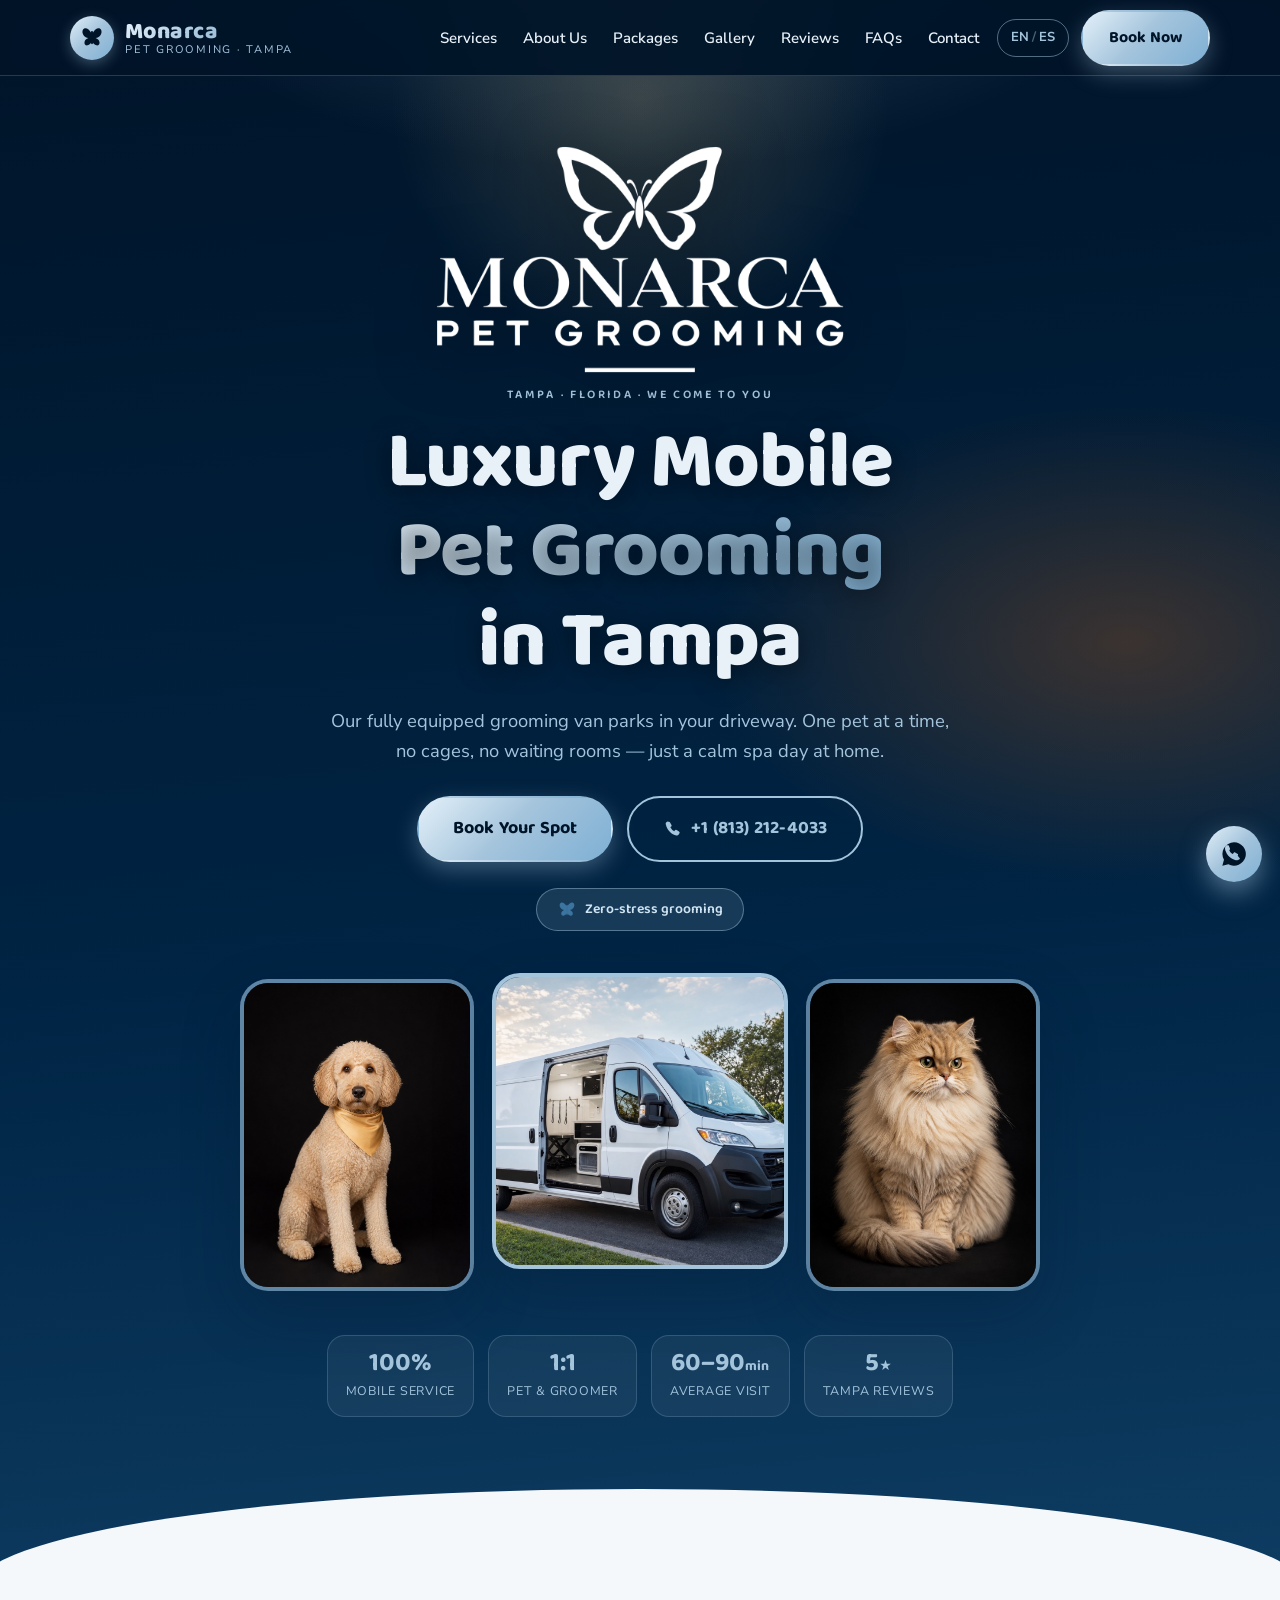
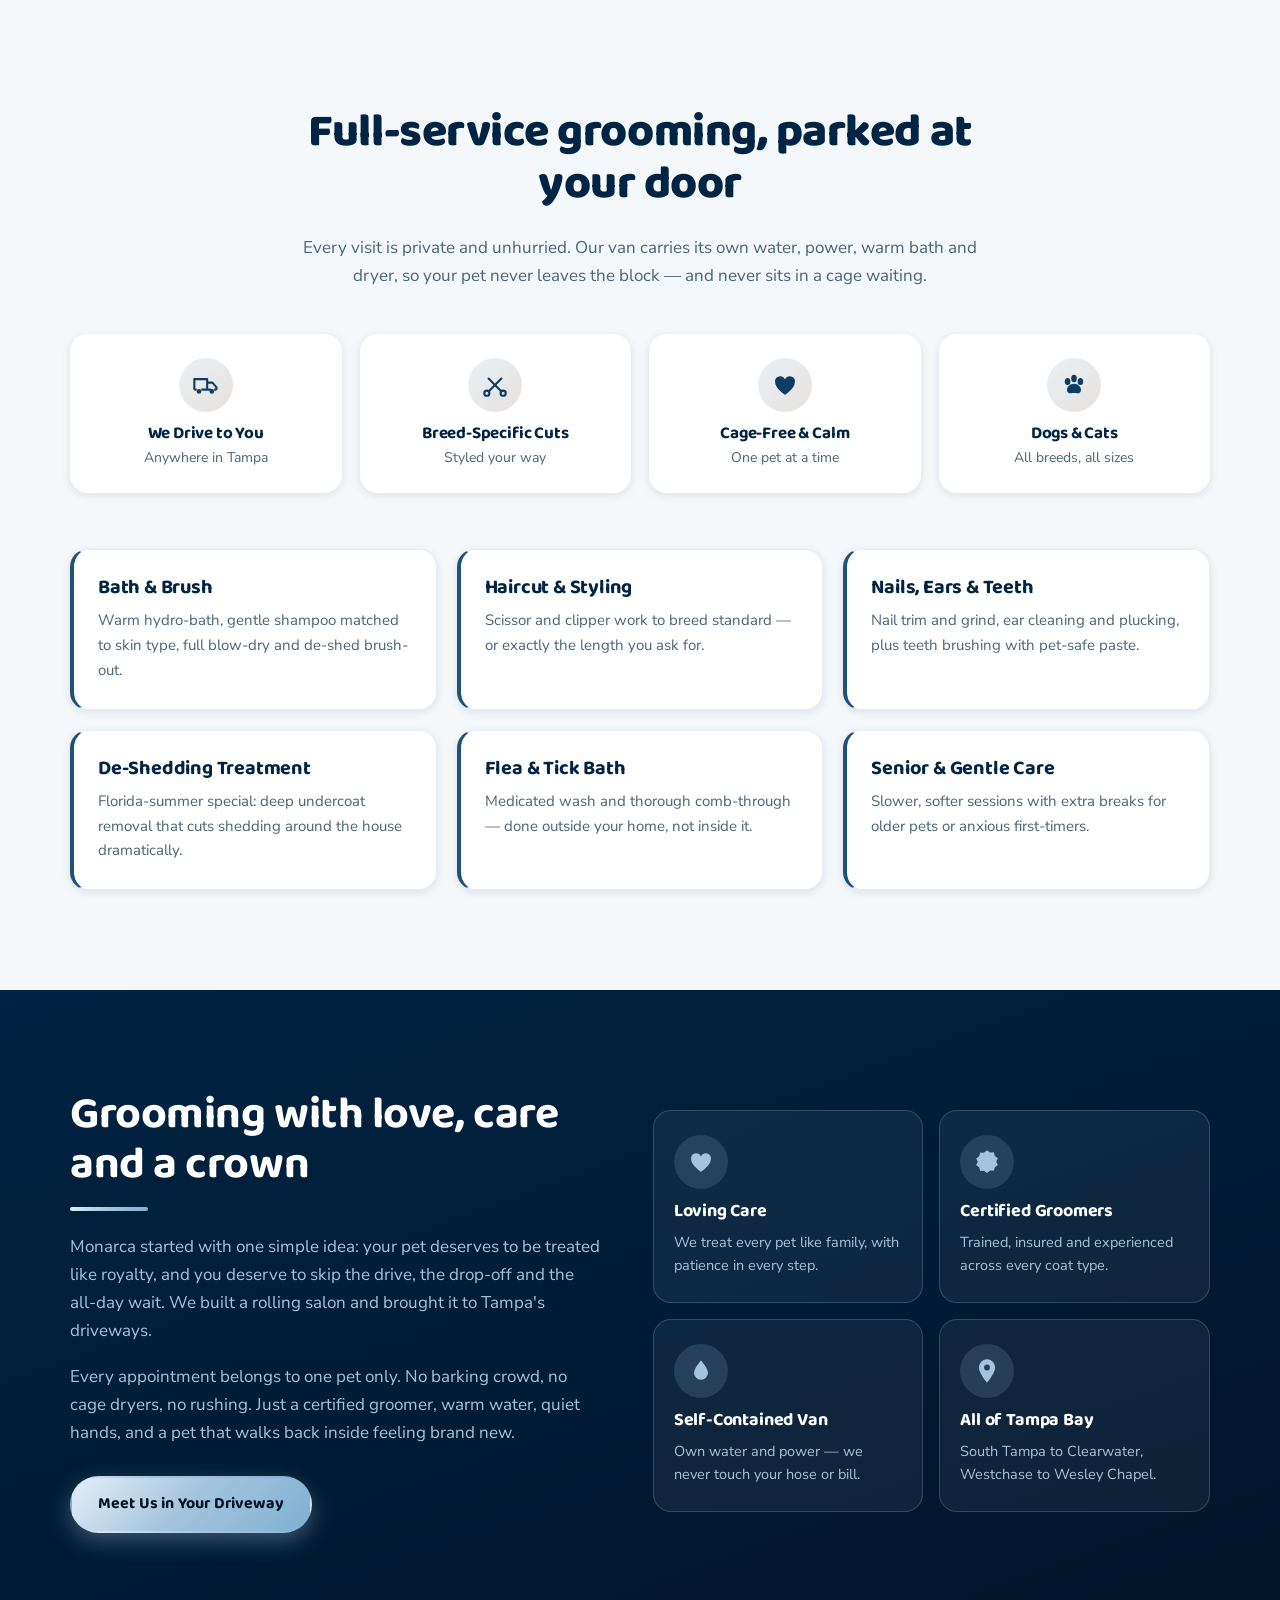
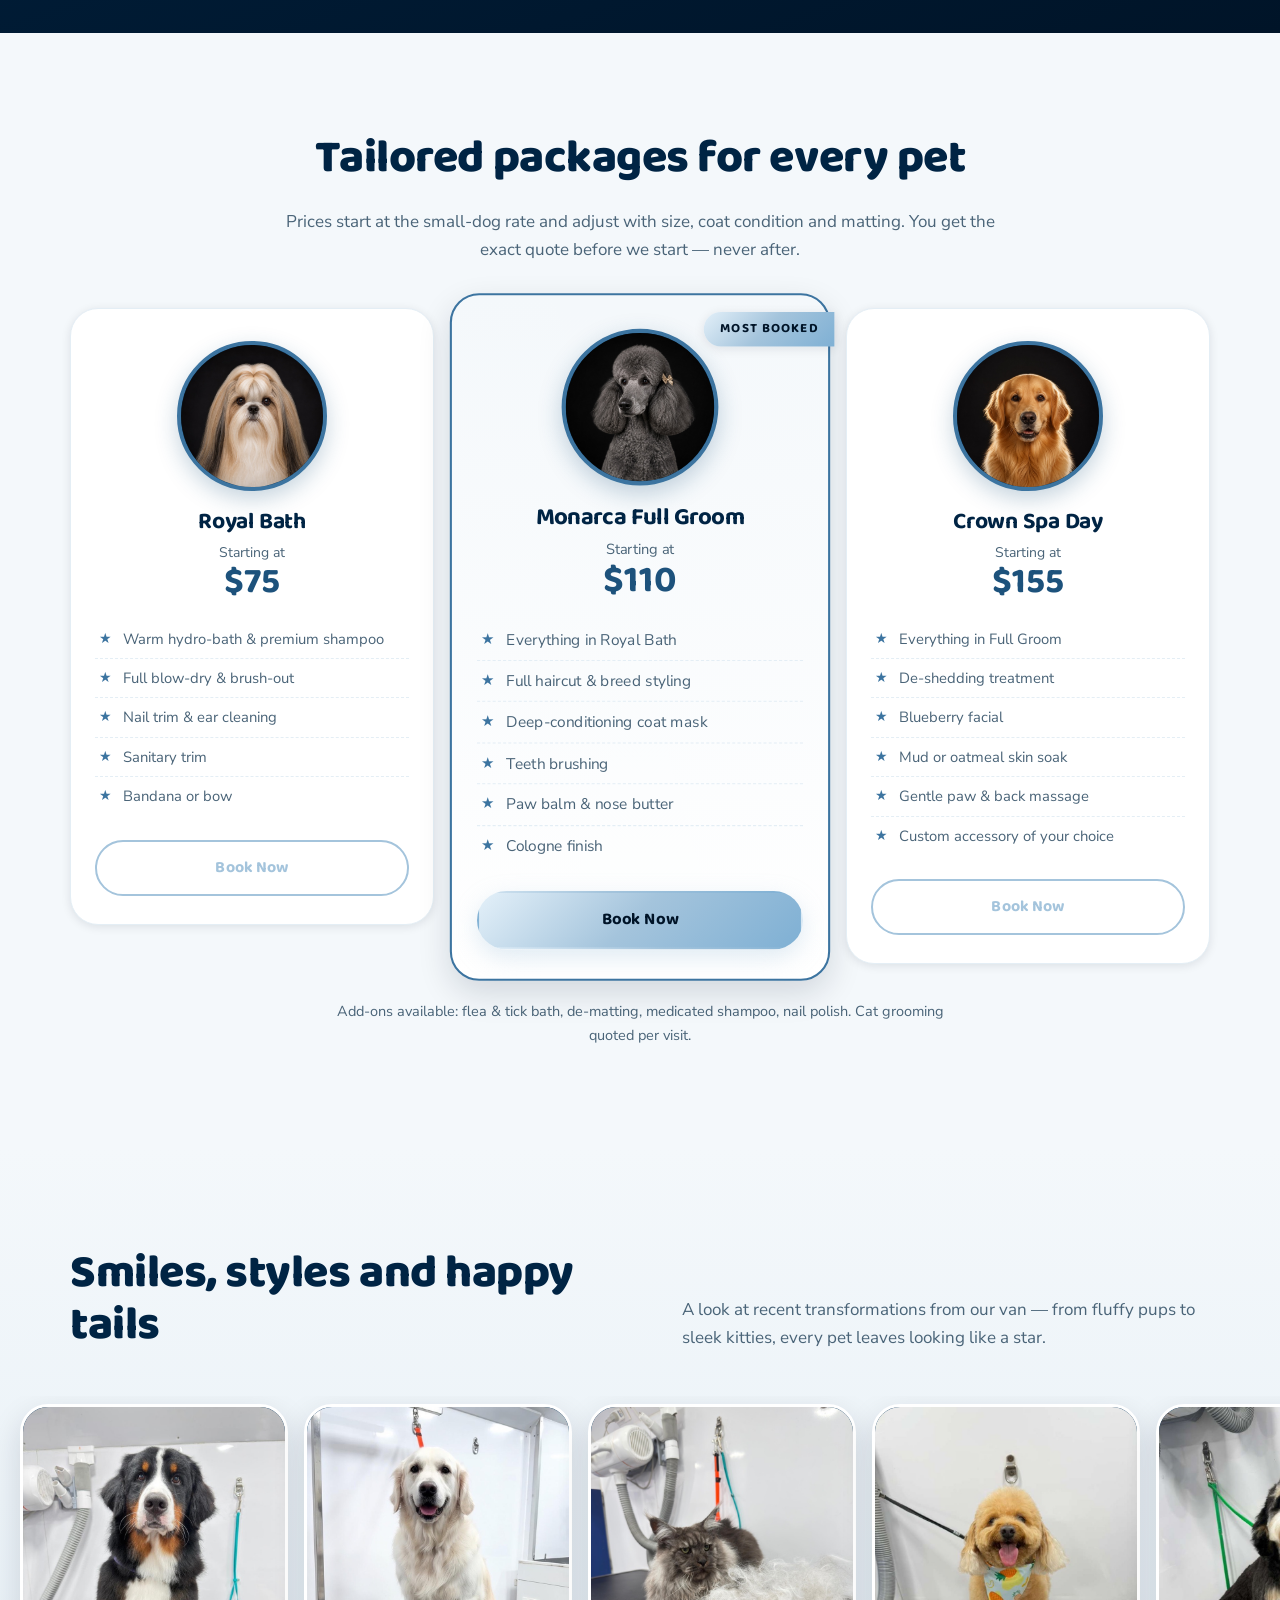
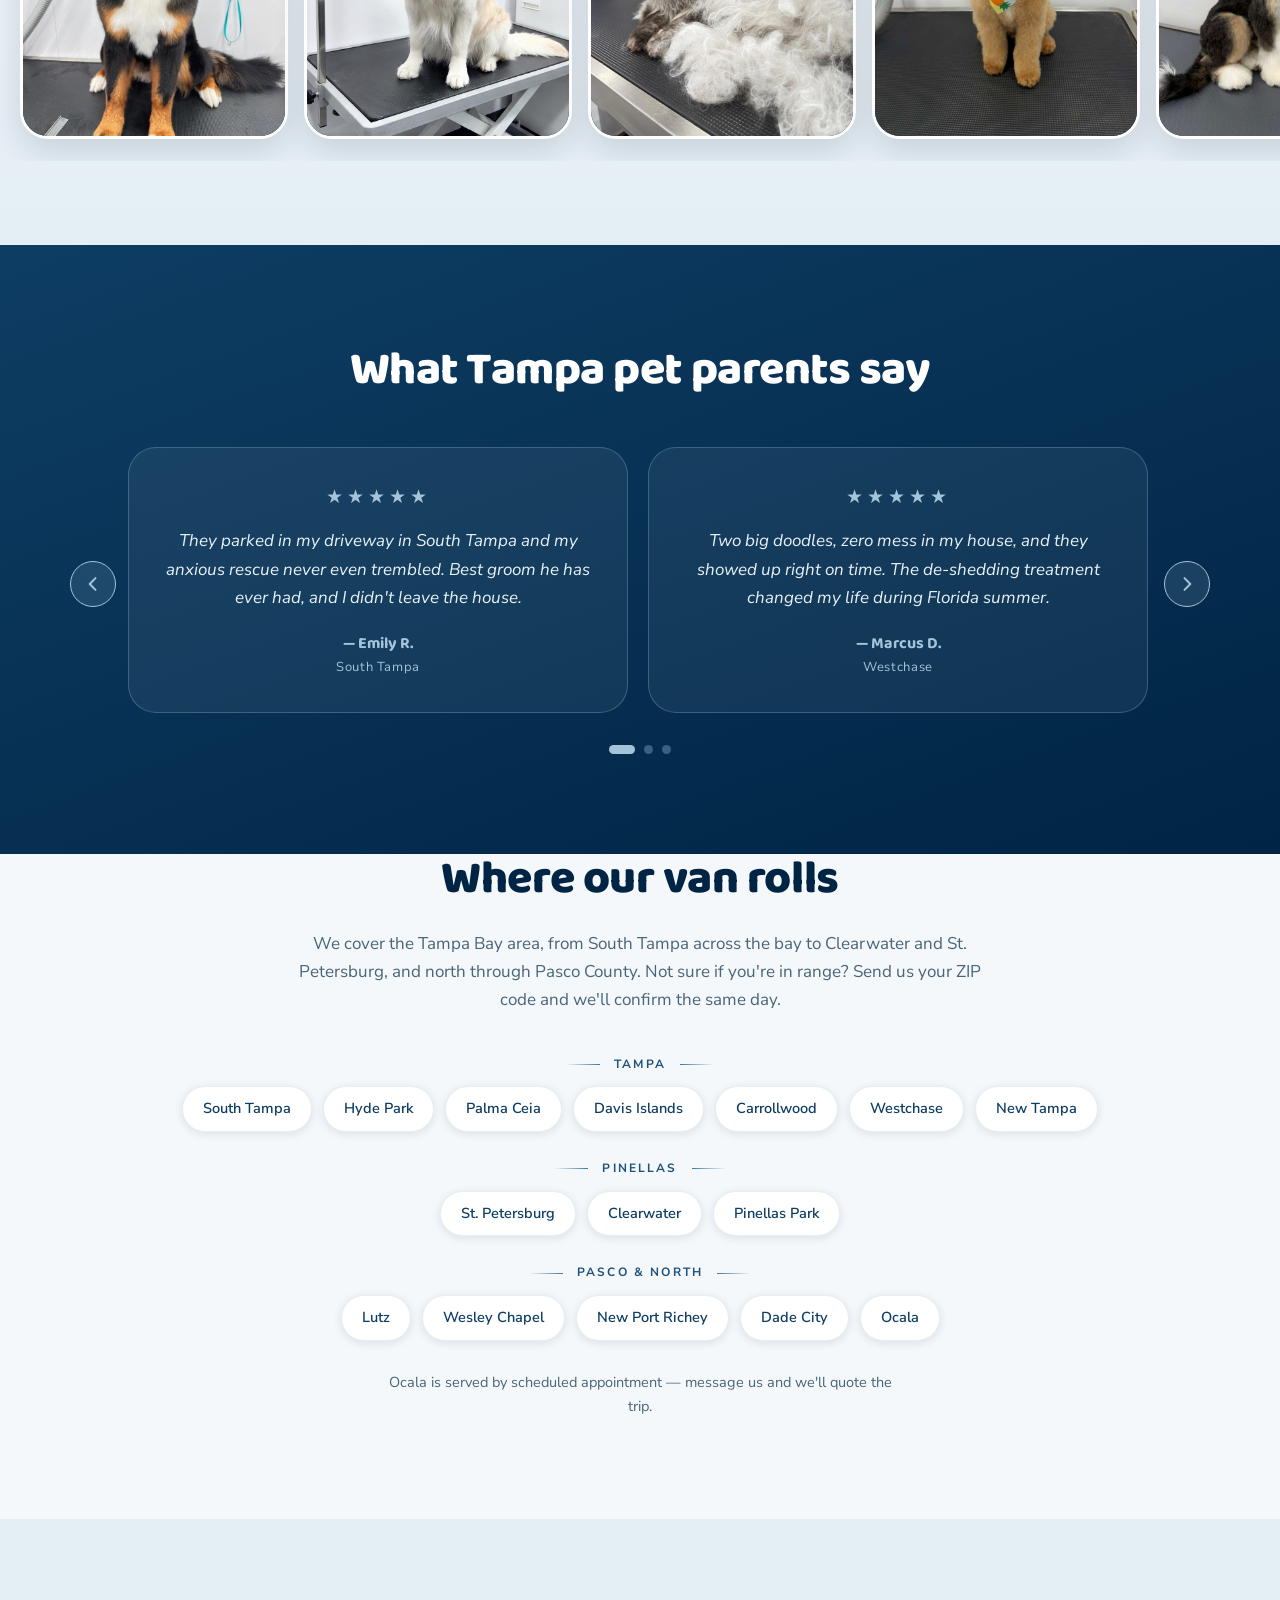
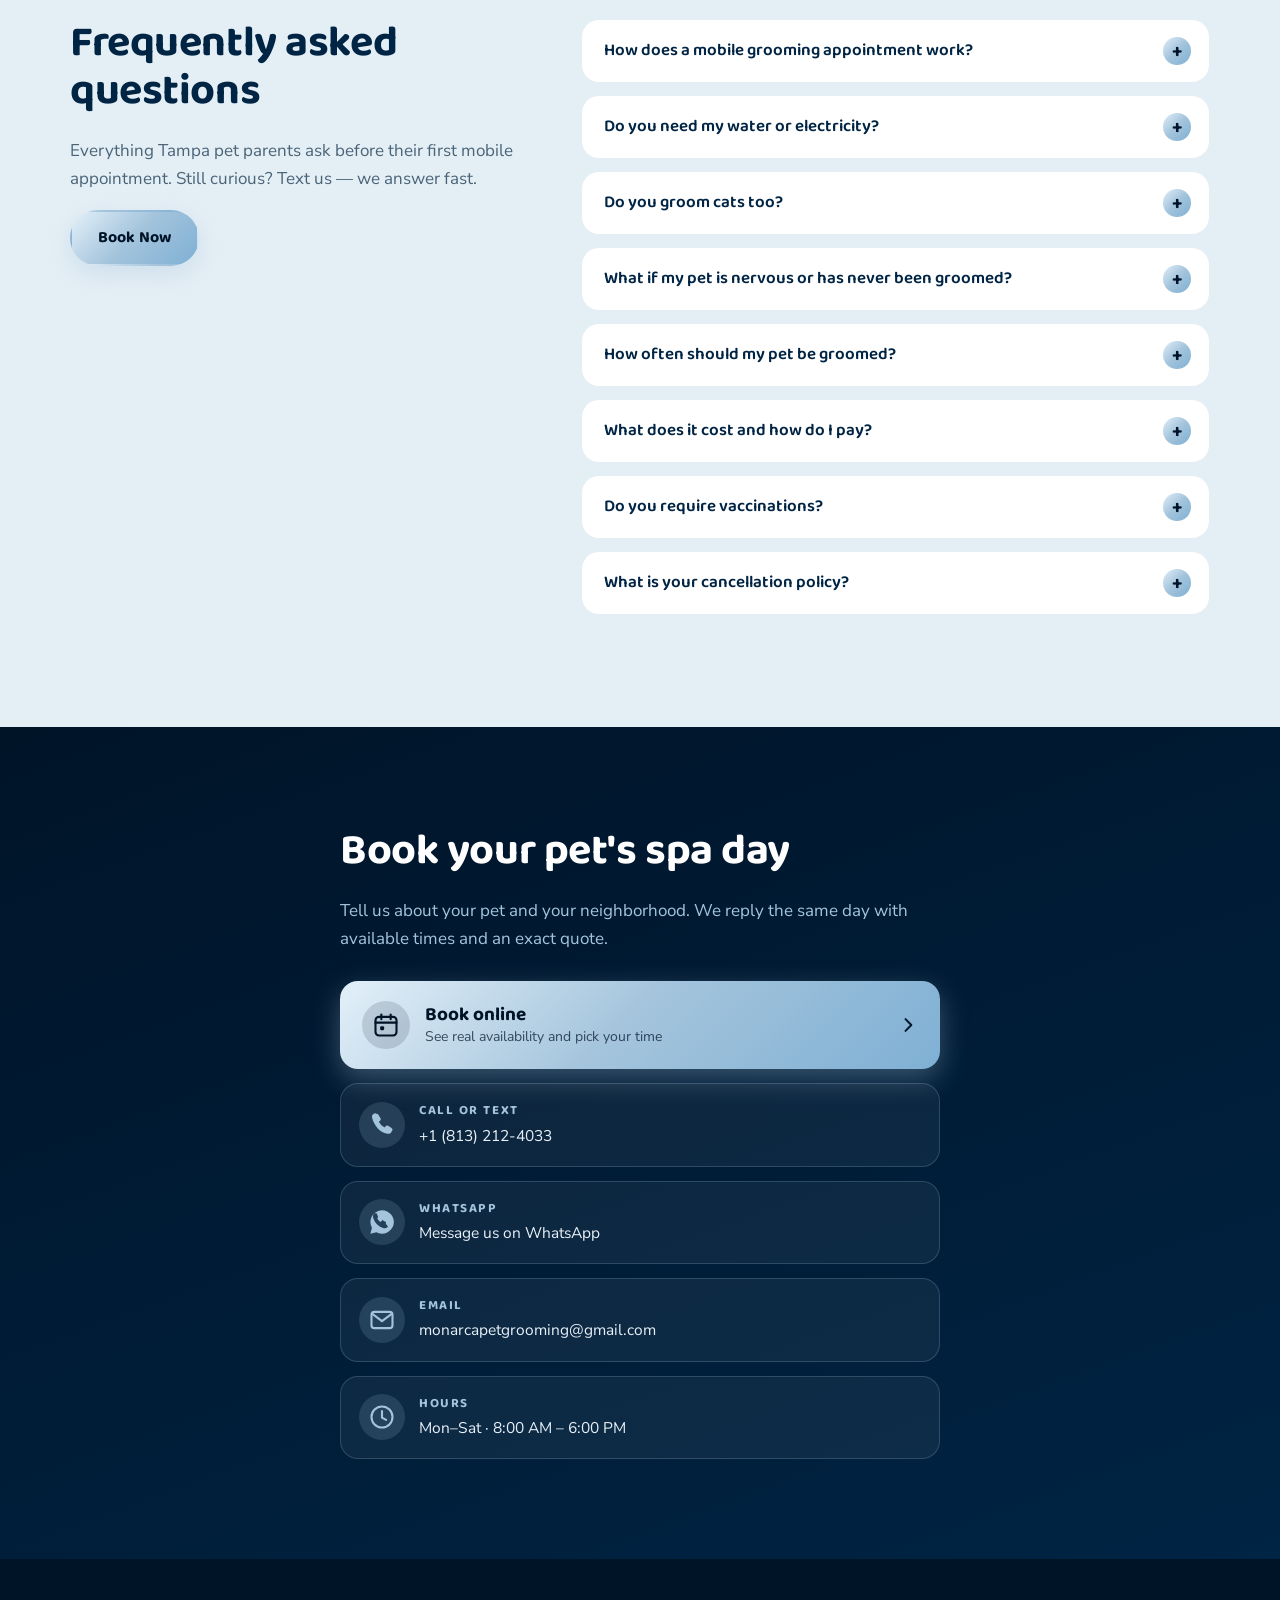
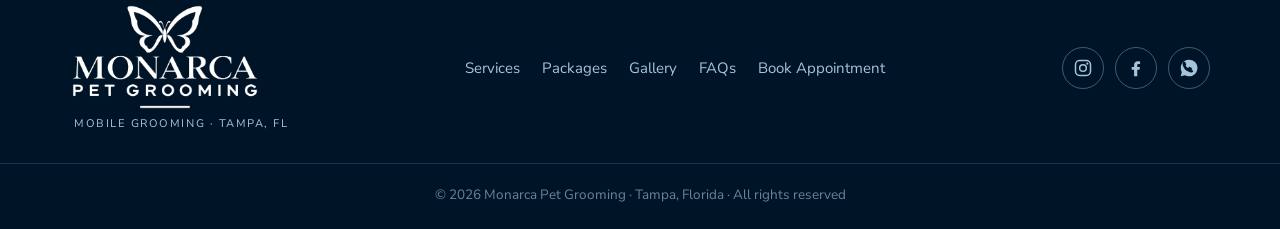
==== index.html @ 1f091beb "Rebranding: paleta azul y logo nuevo El cliente cambio la identidad de cafe/dorado/negro a azul/blan" ====
<!DOCTYPE html>
<html lang="en">
<head>
<meta charset="UTF-8">
<meta name="viewport" content="width=device-width, initial-scale=1">
<title>Monarca Pet Grooming | Mobile Pet Grooming in Tampa, FL</title>
<meta name="description" content="Monarca Pet Grooming brings professional, stress-free mobile dog and cat grooming to your driveway anywhere in Tampa, FL. Call or text +1 (813) 212-4033.">
<meta name="theme-color" content="#002444">
<meta name="referrer" content="strict-origin-when-cross-origin">

<meta property="og:title" content="Monarca Pet Grooming — Mobile Grooming in Tampa, FL">
<meta property="og:description" content="Professional mobile pet grooming that comes to your door in Tampa. One pet at a time, no cages, no stress.">
<meta property="og:type" content="website">
<meta property="og:image" content="assets/img/og.jpg">

<link rel="icon" href="assets/icons/favicon.svg" type="image/svg+xml">
<link rel="preconnect" href="https://fonts.googleapis.com">
<link rel="preconnect" href="https://fonts.gstatic.com" crossorigin>
<link href="https://fonts.googleapis.com/css2?family=Baloo+2:wght@500;600;700;800&family=Nunito+Sans:opsz,wght@6..12,400;6..12,600;6..12,700&display=swap" rel="stylesheet">
<link rel="stylesheet" href="styles.css?v=8">

<script type="application/ld+json">
{
  "@context": "https://schema.org",
  "@type": "PetGroomer",
  "name": "Monarca Pet Grooming",
  "description": "Mobile dog and cat grooming that comes to your door, serving Tampa, Florida.",
  "telephone": "+1-813-212-4033",
  "email": "monarcapetgrooming@gmail.com",
  "url": "https://monarcapetworld.com",
  "priceRange": "$$",
  "image": "https://monarcapetworld.com/assets/img/og.jpg",
  "logo": "https://monarcapetworld.com/assets/img/logo.png",
  "geo": {"@type":"GeoCoordinates","latitude":27.9506,"longitude":-82.4572},
  "hasOfferCatalog": {
    "@type": "OfferCatalog",
    "name": "Mobile grooming services",
    "itemListElement": [
      {"@type":"Offer","itemOffered":{"@type":"Service","name":"Mobile dog bath and brush"}},
      {"@type":"Offer","itemOffered":{"@type":"Service","name":"Mobile dog haircut and breed styling"}},
      {"@type":"Offer","itemOffered":{"@type":"Service","name":"De-shedding treatment"}},
      {"@type":"Offer","itemOffered":{"@type":"Service","name":"Flea and tick bath"}},
      {"@type":"Offer","itemOffered":{"@type":"Service","name":"Nail trim, ear cleaning and teeth brushing"}},
      {"@type":"Offer","itemOffered":{"@type":"Service","name":"Mobile cat grooming"}},
      {"@type":"Offer","itemOffered":{"@type":"Service","name":"Senior and anxious pet grooming"}}
    ]
  },
  "areaServed": [
    {"@type":"City","name":"Tampa","addressRegion":"FL"},
    {"@type":"City","name":"St. Petersburg","addressRegion":"FL"},
    {"@type":"City","name":"Clearwater","addressRegion":"FL"},
    {"@type":"City","name":"Pinellas Park","addressRegion":"FL"},
    {"@type":"City","name":"Lutz","addressRegion":"FL"},
    {"@type":"City","name":"Wesley Chapel","addressRegion":"FL"},
    {"@type":"City","name":"New Port Richey","addressRegion":"FL"},
    {"@type":"City","name":"Dade City","addressRegion":"FL"},
    {"@type":"City","name":"Ocala","addressRegion":"FL"}
  ],
  "address": {"@type":"PostalAddress","addressLocality":"Tampa","addressRegion":"FL","addressCountry":"US"},
  "parentOrganization": {
    "@type": "Organization",
    "name": "Monarca Pet World",
    "url": "https://monarcapetworld.com"
  },
  "openingHoursSpecification": [{
    "@type":"OpeningHoursSpecification",
    "dayOfWeek":["Monday","Tuesday","Wednesday","Thursday","Friday","Saturday"],
    "opens":"08:00","closes":"18:00"
  }]
}
</script>
</head>
<body>

<a class="skip-link" href="#main" data-en="Skip to content" data-es="Ir al contenido">Skip to content</a>

<!-- ============ HEADER ============ -->
<header class="site-header" id="top">
  <div class="wrap header-inner">
    <a class="brand" href="#top" aria-label="Monarca Pet Grooming — home">
      <span class="brand-mark" aria-hidden="true">
        <svg viewBox="0 0 48 48" role="img"><use href="#icon-butterfly"/></svg>
      </span>
      <span class="brand-text">
        <strong>Monarca</strong>
        <small data-en="Pet Grooming · Tampa" data-es="Pet Grooming · Tampa">Pet Grooming · Tampa</small>
      </span>
    </a>

    <nav class="nav" id="nav" aria-label="Main">
      <a href="#services" data-en="Services" data-es="Servicios">Services</a>
      <a href="#about" data-en="About Us" data-es="Nosotros">About Us</a>
      <a href="#packages" data-en="Packages" data-es="Paquetes">Packages</a>
      <a href="#gallery" data-en="Gallery" data-es="Galería">Gallery</a>
      <a href="#reviews" data-en="Reviews" data-es="Reseñas">Reviews</a>
      <a href="#faq" data-en="FAQs" data-es="Preguntas">FAQs</a>
      <a href="#contact" data-en="Contact" data-es="Contacto">Contact</a>
      <a class="btn btn-gold nav-cta" href="#contact" data-book data-en="Book Now" data-es="Reservar">Book Now</a>
    </nav>

    <div class="header-actions">
      <button class="lang-toggle" id="langToggle" type="button" aria-label="Cambiar idioma / Switch language">
        <span class="lang-on">EN</span><span class="lang-sep">/</span><span class="lang-off">ES</span>
      </button>
      <a class="btn btn-gold header-cta" href="#contact" data-book data-en="Book Now" data-es="Reservar">Book Now</a>
      <button class="burger" id="burger" type="button" aria-expanded="false" aria-controls="nav" aria-label="Menu">
        <span></span><span></span><span></span>
      </button>
    </div>
  </div>
</header>

<main id="main">

<!-- ============ HERO ============ -->
<section class="hero">
  <div class="hero-glow" aria-hidden="true"></div>
  <div class="wrap hero-inner">
    <img class="hero-logo" src="assets/img/logo-white.png" alt="Monarca Pet Grooming — mobile pet grooming in Tampa" width="1100" height="626">
    <p class="eyebrow" data-en="Tampa · Florida · We come to you" data-es="Tampa · Florida · Vamos a tu casa">Tampa · Florida · We come to you</p>
    <h1 class="hero-title">
      <span data-en="Luxury Mobile" data-es="Grooming Móvil">Luxury Mobile</span><br>
      <span class="gold" data-en="Pet Grooming" data-es="de Lujo">Pet Grooming</span><br>
      <span data-en="in Tampa" data-es="en Tampa">in Tampa</span>
    </h1>
    <p class="hero-sub" data-en="Our fully equipped grooming van parks in your driveway. One pet at a time, no cages, no waiting rooms — just a calm spa day at home."
       data-es="Nuestra van totalmente equipada llega hasta tu casa. Una mascota a la vez, sin jaulas ni salas de espera — un día de spa tranquilo en casa.">
      Our fully equipped grooming van parks in your driveway. One pet at a time, no cages, no waiting rooms — just a calm spa day at home.
    </p>

    <div class="hero-cta">
      <a class="btn btn-gold btn-lg" href="#contact" data-book data-en="Book Your Spot" data-es="Reserva tu Cita">Book Your Spot</a>
      <a class="btn btn-outline btn-lg" href="tel:+18132124033">
        <svg class="ico" viewBox="0 0 24 24" aria-hidden="true"><use href="#icon-phone"/></svg>
        <span>+1 (813) 212-4033</span>
      </a>
    </div>

    <div class="hero-badge" aria-hidden="true">
      <svg class="bfly" viewBox="0 0 24 24"><use href="#icon-butterfly"/></svg>
      <span data-en="Zero-stress grooming" data-es="Grooming sin estrés">Zero-stress grooming</span>
    </div>

    <div class="hero-photos">
      <figure class="hp hp-1"><img src="assets/img/hero-1.jpg" alt="Freshly groomed cream goldendoodle wearing a gold bandana" data-ph="dog" width="900" height="1200" loading="lazy"></figure>
      <figure class="hp hp-2"><img src="assets/img/hero-2.jpg" alt="Monarca mobile grooming van in Tampa with its side door open showing the grooming table" data-ph="van" width="1000" height="1000" loading="lazy"></figure>
      <figure class="hp hp-3"><img src="assets/img/hero-3.jpg" alt="Long-haired Persian cat after a full grooming session" data-ph="cat" width="900" height="1200" loading="lazy"></figure>
    </div>

    <ul class="hero-strip">
      <li><strong>100%</strong><span data-en="Mobile service" data-es="Servicio móvil">Mobile service</span></li>
      <li><strong>1:1</strong><span data-en="Pet &amp; groomer" data-es="Mascota y groomer">Pet &amp; groomer</span></li>
      <li><strong>60–90<em>min</em></strong><span data-en="Average visit" data-es="Visita promedio">Average visit</span></li>
      <li><strong>5<em>★</em></strong><span data-en="Tampa reviews" data-es="Reseñas en Tampa">Tampa reviews</span></li>
    </ul>
  </div>
  <div class="hero-curve" aria-hidden="true"></div>
</section>

<!-- ============ SERVICES ============ -->
<section class="section services" id="services">
  <div class="wrap">
    <header class="sec-head center">
      <h2 data-en="Full-service grooming, parked at your door" data-es="Grooming completo, estacionado en tu puerta">Full-service grooming, parked at your door</h2>
      <p data-en="Every visit is private and unhurried. Our van carries its own water, power, warm bath and dryer, so your pet never leaves the block — and never sits in a cage waiting."
         data-es="Cada visita es privada y sin prisas. La van lleva su propia agua, energía, baño tibio y secadora, así tu mascota nunca sale de la cuadra — ni espera en una jaula.">
        Every visit is private and unhurried.
      </p>
    </header>

    <ul class="feature-row">
      <li><span class="fi"><svg viewBox="0 0 24 24"><use href="#icon-van"/></svg></span>
        <h3 data-en="We Drive to You" data-es="Vamos a Ti">We Drive to You</h3>
        <p data-en="Anywhere in Tampa" data-es="En todo Tampa">Anywhere in Tampa</p></li>
      <li><span class="fi"><svg viewBox="0 0 24 24"><use href="#icon-scissors"/></svg></span>
        <h3 data-en="Breed-Specific Cuts" data-es="Cortes por Raza">Breed-Specific Cuts</h3>
        <p data-en="Styled your way" data-es="A tu gusto">Styled your way</p></li>
      <li><span class="fi"><svg viewBox="0 0 24 24"><use href="#icon-heart"/></svg></span>
        <h3 data-en="Cage-Free &amp; Calm" data-es="Sin Jaulas" >Cage-Free &amp; Calm</h3>
        <p data-en="One pet at a time" data-es="Una mascota a la vez">One pet at a time</p></li>
      <li><span class="fi"><svg viewBox="0 0 24 24"><use href="#icon-paw"/></svg></span>
        <h3 data-en="Dogs &amp; Cats" data-es="Perros y Gatos">Dogs &amp; Cats</h3>
        <p data-en="All breeds, all sizes" data-es="Todas las razas">All breeds, all sizes</p></li>
    </ul>

    <div class="service-grid">
      <article class="svc">
        <h3 data-en="Bath &amp; Brush" data-es="Baño y Cepillado">Bath &amp; Brush</h3>
        <p data-en="Warm hydro-bath, gentle shampoo matched to skin type, full blow-dry and de-shed brush-out."
           data-es="Baño tibio, shampoo suave según el tipo de piel, secado completo y cepillado para eliminar pelo muerto.">Warm hydro-bath, gentle shampoo, full blow-dry and de-shed brush-out.</p>
      </article>
      <article class="svc">
        <h3 data-en="Haircut &amp; Styling" data-es="Corte y Estilo">Haircut &amp; Styling</h3>
        <p data-en="Scissor and clipper work to breed standard — or exactly the length you ask for."
           data-es="Trabajo con tijera y máquina según el estándar de la raza — o el largo que tú pidas.">Scissor and clipper work to breed standard, or your preferred length.</p>
      </article>
      <article class="svc">
        <h3 data-en="Nails, Ears &amp; Teeth" data-es="Uñas, Oídos y Dientes">Nails, Ears &amp; Teeth</h3>
        <p data-en="Nail trim and grind, ear cleaning and plucking, plus teeth brushing with pet-safe paste."
           data-es="Corte y limado de uñas, limpieza de oídos y cepillado dental con pasta segura para mascotas.">Nail trim and grind, ear cleaning, teeth brushing.</p>
      </article>
      <article class="svc">
        <h3 data-en="De-Shedding Treatment" data-es="Tratamiento Anti-Pelo">De-Shedding Treatment</h3>
        <p data-en="Florida-summer special: deep undercoat removal that cuts shedding around the house dramatically."
           data-es="Especial para el verano de Florida: remoción profunda del subpelo que reduce muchísimo el pelo en casa.">Deep undercoat removal that dramatically cuts shedding.</p>
      </article>
      <article class="svc">
        <h3 data-en="Flea &amp; Tick Bath" data-es="Baño Antipulgas">Flea &amp; Tick Bath</h3>
        <p data-en="Medicated wash and thorough comb-through — done outside your home, not inside it."
           data-es="Baño medicado y peinado minucioso — hecho fuera de tu casa, no adentro.">Medicated wash and comb-through, done outside your home.</p>
      </article>
      <article class="svc">
        <h3 data-en="Senior &amp; Gentle Care" data-es="Cuidado Senior">Senior &amp; Gentle Care</h3>
        <p data-en="Slower, softer sessions with extra breaks for older pets or anxious first-timers."
           data-es="Sesiones más lentas y suaves, con pausas extra para mascotas mayores o nerviosas.">Slower, softer sessions with extra breaks.</p>
      </article>
    </div>
  </div>
</section>

<!-- ============ ABOUT ============ -->
<section class="section about" id="about">
  <div class="wrap about-grid">
    <div class="about-copy">
      <h2 data-en="Grooming with love, care and a crown" data-es="Grooming con amor, cuidado y corona">Grooming with love, care and a crown</h2>
      <p data-en="Monarca started with one simple idea: your pet deserves to be treated like royalty, and you deserve to skip the drive, the drop-off and the all-day wait. We built a rolling salon and brought it to Tampa's driveways."
         data-es="Monarca nació de una idea simple: tu mascota merece ser tratada como realeza, y tú mereces evitar el viaje, dejarla y esperar todo el día. Construimos un salón rodante y lo llevamos a las casas de Tampa.">
        Monarca started with one simple idea: your pet deserves to be treated like royalty.
      </p>
      <p data-en="Every appointment belongs to one pet only. No barking crowd, no cage dryers, no rushing. Just a certified groomer, warm water, quiet hands, and a pet that walks back inside feeling brand new."
         data-es="Cada cita es para una sola mascota. Sin ladridos alrededor, sin secadoras de jaula, sin prisas. Solo un groomer certificado, agua tibia, manos tranquilas y una mascota que regresa a casa como nueva.">
        Every appointment belongs to one pet only.
      </p>
      <a class="btn btn-gold" href="#contact" data-en="Meet Us in Your Driveway" data-es="Te Vemos en Tu Casa">Meet Us in Your Driveway</a>
    </div>

    <ul class="about-cards">
      <li><span class="ci"><svg viewBox="0 0 24 24"><use href="#icon-heart"/></svg></span>
        <h3 data-en="Loving Care" data-es="Trato Amoroso">Loving Care</h3>
        <p data-en="We treat every pet like family, with patience in every step." data-es="Tratamos a cada mascota como familia, con paciencia en cada paso.">We treat every pet like family.</p></li>
      <li><span class="ci"><svg viewBox="0 0 24 24"><use href="#icon-badge"/></svg></span>
        <h3 data-en="Certified Groomers" data-es="Groomers Certificados">Certified Groomers</h3>
        <p data-en="Trained, insured and experienced across every coat type." data-es="Capacitados, asegurados y con experiencia en todo tipo de pelaje.">Trained, insured and experienced.</p></li>
      <li><span class="ci"><svg viewBox="0 0 24 24"><use href="#icon-drop"/></svg></span>
        <h3 data-en="Self-Contained Van" data-es="Van Autónoma">Self-Contained Van</h3>
        <p data-en="Own water and power — we never touch your hose or bill." data-es="Agua y energía propias — no usamos tu manguera ni tu recibo.">Own water and power supply.</p></li>
      <li><span class="ci"><svg viewBox="0 0 24 24"><use href="#icon-pin"/></svg></span>
        <h3 data-en="All of Tampa Bay" data-es="Todo Tampa Bay">All of Tampa Bay</h3>
        <p data-en="South Tampa to Clearwater, Westchase to Wesley Chapel." data-es="De South Tampa a Clearwater, de Westchase a Wesley Chapel.">South Tampa to Clearwater and beyond.</p></li>
    </ul>
  </div>
</section>

<!-- ============ PACKAGES ============ -->
<section class="section packages" id="packages">
  <div class="wrap">
    <header class="sec-head center">
      <h2 data-en="Tailored packages for every pet" data-es="Paquetes a la medida de cada mascota">Tailored packages for every pet</h2>
      <p data-en="Prices start at the small-dog rate and adjust with size, coat condition and matting. You get the exact quote before we start — never after."
         data-es="Los precios empiezan en la tarifa de perro pequeño y varían según tamaño, estado del pelaje y nudos. Recibes la cotización exacta antes de empezar — nunca después.">
        Prices start at the small-dog rate and adjust with size and coat.
      </p>
    </header>

    <div class="pkg-grid">
      <article class="pkg">
        <div class="pkg-photo"><img src="assets/img/pkg-1.jpg" alt="Shih Tzu after a bath and blow-dry, the Royal Bath package" data-ph="dog" width="1000" height="1000" loading="lazy"></div>
        <h3 data-en="Royal Bath" data-es="Baño Real">Royal Bath</h3>
        <p class="price"><span data-en="Starting at" data-es="Desde">Starting at</span> <strong>$75</strong></p>
        <ul class="pkg-list">
          <li data-en="Warm hydro-bath &amp; premium shampoo" data-es="Baño tibio y shampoo premium">Warm hydro-bath &amp; premium shampoo</li>
          <li data-en="Full blow-dry &amp; brush-out" data-es="Secado completo y cepillado">Full blow-dry &amp; brush-out</li>
          <li data-en="Nail trim &amp; ear cleaning" data-es="Corte de uñas y limpieza de oídos">Nail trim &amp; ear cleaning</li>
          <li data-en="Sanitary trim" data-es="Corte sanitario">Sanitary trim</li>
          <li data-en="Bandana or bow" data-es="Bandana o moño">Bandana or bow</li>
        </ul>
        <a class="btn btn-outline" href="#contact" data-book data-en="Book Now" data-es="Reservar">Book Now</a>
      </article>

      <article class="pkg pkg-featured">
        <span class="ribbon" data-en="Most Booked" data-es="Más Popular">Most Booked</span>
        <div class="pkg-photo"><img src="assets/img/pkg-2.jpg" alt="Standard poodle with a scissored breed haircut, the Monarca Full Groom package" data-ph="dog" width="1000" height="1000" loading="lazy"></div>
        <h3 data-en="Monarca Full Groom" data-es="Groom Completo Monarca">Monarca Full Groom</h3>
        <p class="price"><span data-en="Starting at" data-es="Desde">Starting at</span> <strong>$110</strong></p>
        <ul class="pkg-list">
          <li data-en="Everything in Royal Bath" data-es="Todo lo del Baño Real">Everything in Royal Bath</li>
          <li data-en="Full haircut &amp; breed styling" data-es="Corte completo y estilo por raza">Full haircut &amp; breed styling</li>
          <li data-en="Deep-conditioning coat mask" data-es="Mascarilla acondicionadora profunda">Deep-conditioning coat mask</li>
          <li data-en="Teeth brushing" data-es="Cepillado dental">Teeth brushing</li>
          <li data-en="Paw balm &amp; nose butter" data-es="Bálsamo para patas y nariz">Paw balm &amp; nose butter</li>
          <li data-en="Cologne finish" data-es="Toque de colonia">Cologne finish</li>
        </ul>
        <a class="btn btn-gold" href="#contact" data-book data-en="Book Now" data-es="Reservar">Book Now</a>
      </article>

      <article class="pkg">
        <div class="pkg-photo"><img src="assets/img/pkg-3.jpg" alt="Golden retriever after the Crown Spa Day grooming package" data-ph="dog" width="1000" height="1000" loading="lazy"></div>
        <h3 data-en="Crown Spa Day" data-es="Día de Spa Corona">Crown Spa Day</h3>
        <p class="price"><span data-en="Starting at" data-es="Desde">Starting at</span> <strong>$155</strong></p>
        <ul class="pkg-list">
          <li data-en="Everything in Full Groom" data-es="Todo lo del Groom Completo">Everything in Full Groom</li>
          <li data-en="De-shedding treatment" data-es="Tratamiento anti-pelo">De-shedding treatment</li>
          <li data-en="Blueberry facial" data-es="Facial de arándano">Blueberry facial</li>
          <li data-en="Mud or oatmeal skin soak" data-es="Baño de lodo o avena">Mud or oatmeal skin soak</li>
          <li data-en="Gentle paw &amp; back massage" data-es="Masaje suave de patas y espalda">Gentle paw &amp; back massage</li>
          <li data-en="Custom accessory of your choice" data-es="Accesorio a tu elección">Custom accessory of your choice</li>
        </ul>
        <a class="btn btn-outline" href="#contact" data-book data-en="Book Now" data-es="Reservar">Book Now</a>
      </article>
    </div>

    <p class="pkg-note" data-en="Add-ons available: flea &amp; tick bath, de-matting, medicated shampoo, nail polish. Cat grooming quoted per visit."
       data-es="Extras disponibles: baño antipulgas, deslanado de nudos, shampoo medicado, esmalte de uñas. El grooming de gatos se cotiza por visita.">
      Add-ons available: flea &amp; tick bath, de-matting, medicated shampoo, nail polish.
    </p>
  </div>
</section>

<!-- ============ GALLERY ============ -->
<section class="section gallery" id="gallery">
  <div class="wrap">
    <header class="sec-head split">
      <h2 data-en="Smiles, styles and happy tails" data-es="Sonrisas, estilos y colitas felices">Smiles, styles and happy tails</h2>
      <p data-en="A look at recent transformations from our van — from fluffy pups to sleek kitties, every pet leaves looking like a star."
         data-es="Un vistazo a transformaciones recientes desde nuestra van — de cachorros esponjados a gatitos elegantes, cada mascota sale como una estrella.">
        A look at recent transformations from our van.
      </p>
    </header>
  </div>
  <div class="gal-track" id="galTrack">
    <figure><img src="assets/img/gal-1.jpg" alt="Bernese Mountain Dog groomed inside the Monarca mobile van in Tampa" data-ph="dog" width="800" height="1000" loading="lazy"></figure>
    <figure><img src="assets/img/gal-2.jpg" alt="Cream golden retriever after a full groom in Tampa" data-ph="dog" width="800" height="1000" loading="lazy"></figure>
    <figure><img src="assets/img/gal-3.jpg" alt="Maine Coon cat after a de-shedding treatment, beside the undercoat removed" data-ph="cat" width="800" height="1000" loading="lazy"></figure>
    <figure><img src="assets/img/gal-4.jpg" alt="Apricot poodle after a breed haircut by a mobile groomer in Tampa" data-ph="dog" width="800" height="1000" loading="lazy"></figure>
    <figure><img src="assets/img/gal-5.jpg" alt="Bernedoodle after a full groom and blow-dry" data-ph="dog" width="800" height="1000" loading="lazy"></figure>
    <figure><img src="assets/img/gal-6.jpg" alt="Long-haired dachshund after a bath and brush-out" data-ph="dog" width="800" height="1000" loading="lazy"></figure>
    <figure><img src="assets/img/gal-7.jpg" alt="Husky mix after a de-shedding treatment in Tampa" data-ph="dog" width="800" height="1000" loading="lazy"></figure>
  </div>
</section>

<!-- ============ REVIEWS ============ -->
<section class="section reviews" id="reviews">
  <div class="wrap">
    <header class="sec-head center">
      <h2 data-en="What Tampa pet parents say" data-es="Lo que dicen los dueños en Tampa">What Tampa pet parents say</h2>
    </header>

    <div class="rev-viewport">
      <button class="rev-btn prev" id="revPrev" type="button" aria-label="Previous review">
        <svg viewBox="0 0 24 24"><use href="#icon-chev"/></svg>
      </button>

      <div class="rev-track" id="revTrack">
        <blockquote class="rev">
          <div class="stars" aria-label="5 out of 5">★★★★★</div>
          <p data-en="They parked in my driveway in South Tampa and my anxious rescue never even trembled. Best groom he has ever had, and I didn't leave the house."
             data-es="Se estacionaron en mi entrada en South Tampa y mi perro rescatado, que es muy nervioso, ni tembló. El mejor corte que le han hecho, y yo ni salí de casa.">
            They parked in my driveway and my anxious rescue never even trembled.
          </p>
          <cite>— Emily R. <span>South Tampa</span></cite>
        </blockquote>
        <blockquote class="rev">
          <div class="stars" aria-label="5 out of 5">★★★★★</div>
          <p data-en="Two big doodles, zero mess in my house, and they showed up right on time. The de-shedding treatment changed my life during Florida summer."
             data-es="Dos doodles grandes, cero desorden en mi casa y llegaron puntuales. El tratamiento anti-pelo me cambió la vida en el verano de Florida.">
            Two big doodles, zero mess in my house, and they showed up right on time.
          </p>
          <cite>— Marcus D. <span>Westchase</span></cite>
        </blockquote>
        <blockquote class="rev">
          <div class="stars" aria-label="5 out of 5">★★★★★</div>
          <p data-en="My senior cat has never tolerated a groomer. They were patient, took breaks, and finished without a single scratch. Worth every dollar."
             data-es="Mi gata mayor nunca había tolerado a un groomer. Fueron pacientes, hicieron pausas y terminaron sin un solo rasguño. Vale cada dólar.">
            My senior cat has never tolerated a groomer. They were patient and gentle.
          </p>
          <cite>— Yaritza M. <span>St. Petersburg</span></cite>
        </blockquote>
        <blockquote class="rev">
          <div class="stars" aria-label="5 out of 5">★★★★★</div>
          <p data-en="I booked online on a Sunday night and had an appointment by Tuesday. Professional, friendly and my Pomeranian looks incredible."
             data-es="Reservé en línea un domingo por la noche y el martes ya tenía cita. Profesionales, amables y mi Pomerania quedó increíble.">
            I booked online on a Sunday night and had an appointment by Tuesday.
          </p>
          <cite>— Dan K. <span>Carrollwood</span></cite>
        </blockquote>
      </div>

      <button class="rev-btn next" id="revNext" type="button" aria-label="Next review">
        <svg viewBox="0 0 24 24"><use href="#icon-chev"/></svg>
      </button>
    </div>
    <div class="rev-dots" id="revDots" role="tablist" aria-label="Reviews"></div>
  </div>
</section>

<!-- ============ SERVICE AREA ============ -->
<section class="section areas">
  <div class="wrap">
    <header class="sec-head center">
      <h2 data-en="Where our van rolls" data-es="Dónde llega nuestra van">Where our van rolls</h2>
      <p data-en="We cover the Tampa Bay area, from South Tampa across the bay to Clearwater and St. Petersburg, and north through Pasco County. Not sure if you're in range? Send us your ZIP code and we'll confirm the same day."
         data-es="Cubrimos el área de Tampa Bay, desde South Tampa hasta Clearwater y St. Petersburg cruzando la bahía, y hacia el norte por el condado de Pasco. ¿No sabes si llegamos a tu zona? Mándanos tu código postal y te confirmamos el mismo día.">
        We cover the Tampa Bay area.
      </p>
    </header>
    <div class="area-groups">
      <div class="area-group">
        <h3>Tampa</h3>
        <ul class="area-chips">
          <li>South Tampa</li><li>Hyde Park</li><li>Palma Ceia</li><li>Davis Islands</li>
          <li>Carrollwood</li><li>Westchase</li><li>New Tampa</li>
        </ul>
      </div>
      <div class="area-group">
        <h3>Pinellas</h3>
        <ul class="area-chips">
          <li>St. Petersburg</li><li>Clearwater</li><li>Pinellas Park</li>
        </ul>
      </div>
      <div class="area-group">
        <h3 data-en="Pasco &amp; north" data-es="Pasco y norte">Pasco &amp; north</h3>
        <ul class="area-chips">
          <li>Lutz</li><li>Wesley Chapel</li><li>New Port Richey</li><li>Dade City</li><li>Ocala</li>
        </ul>
      </div>
    </div>
    <p class="area-note"
       data-en="Ocala is served by scheduled appointment — message us and we'll quote the trip."
       data-es="Ocala se atiende con cita coordinada — escríbenos y te cotizamos el viaje.">
      Ocala is served by scheduled appointment.
    </p>
  </div>
</section>

<!-- ============ FAQ ============ -->
<section class="section faq" id="faq">
  <div class="wrap faq-grid">
    <div class="faq-intro">
      <h2 data-en="Frequently asked questions" data-es="Preguntas frecuentes">Frequently asked questions</h2>
      <p data-en="Everything Tampa pet parents ask before their first mobile appointment. Still curious? Text us — we answer fast."
         data-es="Todo lo que preguntan los dueños en Tampa antes de su primera cita móvil. ¿Otra duda? Escríbenos — respondemos rápido.">
        Everything pet parents ask before their first mobile appointment.
      </p>
      <a class="btn btn-gold" href="#contact" data-book data-en="Book Now" data-es="Reservar">Book Now</a>
    </div>

    <div class="faq-list" id="faqList">
      <details>
        <summary data-en="How does a mobile grooming appointment work?" data-es="¿Cómo funciona una cita de grooming móvil?">How does a mobile grooming appointment work?</summary>
        <p data-en="We park our self-contained van in front of your home, come to the door for your pet, and groom inside the van. You get a text when we're 15 minutes out and another when your pet is ready. Most visits take 60 to 90 minutes."
           data-es="Estacionamos nuestra van frente a tu casa, pasamos por tu mascota a la puerta y hacemos el grooming dentro de la van. Te avisamos por mensaje 15 minutos antes de llegar y otra vez cuando esté lista. La mayoría de las visitas toman de 60 a 90 minutos.">
        </p>
      </details>
      <details>
        <summary data-en="Do you need my water or electricity?" data-es="¿Necesitan mi agua o electricidad?">Do you need my water or electricity?</summary>
        <p data-en="No. The van carries its own fresh water tank, water heater and generator. All we need is a legal place to park close to your door."
           data-es="No. La van lleva su propio tanque de agua, calentador y generador. Solo necesitamos un lugar legal para estacionarnos cerca de tu puerta."></p>
      </details>
      <details>
        <summary data-en="Do you groom cats too?" data-es="¿También hacen grooming de gatos?">Do you groom cats too?</summary>
        <p data-en="Yes. We groom cats of all coat types, including lion cuts and sanitary trims. Cat visits are quoted individually because temperament and matting vary a lot."
           data-es="Sí. Atendemos gatos de todo tipo de pelaje, incluidos cortes león y cortes sanitarios. Las visitas de gatos se cotizan individualmente porque el temperamento y los nudos varían mucho."></p>
      </details>
      <details>
        <summary data-en="What if my pet is nervous or has never been groomed?" data-es="¿Y si mi mascota es nerviosa o nunca la han bañado?">What if my pet is nervous or has never been groomed?</summary>
        <p data-en="Mobile grooming is usually the calmest option available: no other animals, no cage dryers and no waiting. For very anxious pets we book longer slots and work in short sessions with breaks."
           data-es="El grooming móvil suele ser la opción más tranquila: sin otros animales, sin secadoras de jaula y sin esperas. Para mascotas muy nerviosas reservamos citas más largas y trabajamos en sesiones cortas con pausas."></p>
      </details>
      <details>
        <summary data-en="How often should my pet be groomed?" data-es="¿Cada cuánto debo bañar a mi mascota?">How often should my pet be groomed?</summary>
        <p data-en="Most Tampa pets do best every 4 to 6 weeks. Double coats and curly coats like doodles need it closer to every 4 weeks, especially through the humid months."
           data-es="La mayoría de las mascotas en Tampa están mejor cada 4 a 6 semanas. Los pelajes dobles y rizados como los doodles necesitan cada 4 semanas, sobre todo en los meses húmedos."></p>
      </details>
      <details>
        <summary data-en="What does it cost and how do I pay?" data-es="¿Cuánto cuesta y cómo pago?">What does it cost and how do I pay?</summary>
        <p data-en="Packages start at $75 and the final price depends on size, coat and condition. We confirm the exact quote before starting and accept card, Zelle, Cash App and cash."
           data-es="Los paquetes empiezan en $75 y el precio final depende del tamaño, el pelaje y su condición. Confirmamos la cotización exacta antes de empezar y aceptamos tarjeta, Zelle, Cash App y efectivo."></p>
      </details>
      <details>
        <summary data-en="Do you require vaccinations?" data-es="¿Piden vacunas?">Do you require vaccinations?</summary>
        <p data-en="We ask that rabies vaccination is current for dogs and cats. Just have the record handy at your first appointment."
           data-es="Pedimos que la vacuna de rabia esté vigente para perros y gatos. Solo ten el comprobante a la mano en la primera cita."></p>
      </details>
      <details>
        <summary data-en="What is your cancellation policy?" data-es="¿Cuál es la política de cancelación?">What is your cancellation policy?</summary>
        <p data-en="Please give us at least 24 hours notice. Because each slot is reserved for a single pet, same-day cancellations may carry a fee."
           data-es="Avísanos con al menos 24 horas de anticipación. Como cada cita se reserva para una sola mascota, las cancelaciones el mismo día pueden tener un cargo."></p>
      </details>
    </div>
  </div>
</section>

<!-- ============ CONTACT ============ -->
<section class="section contact" id="contact">
  <div class="wrap contact-grid">
    <div class="contact-copy">
      <h2 data-en="Book your pet's spa day" data-es="Reserva el día de spa de tu mascota">Book your pet's spa day</h2>
      <p data-en="Tell us about your pet and your neighborhood. We reply the same day with available times and an exact quote."
         data-es="Cuéntanos sobre tu mascota y tu zona. Respondemos el mismo día con horarios disponibles y una cotización exacta.">
        Tell us about your pet and your neighborhood.
      </p>

      <a class="book-cta" id="bookOnline" href="#" target="_blank" rel="noopener" hidden>
        <span class="ci"><svg viewBox="0 0 24 24"><use href="#icon-calendar"/></svg></span>
        <span class="book-cta-text">
          <strong data-en="Book online" data-es="Reserva en línea">Book online</strong>
          <span data-en="See real availability and pick your time" data-es="Mira la disponibilidad real y elige tu horario">See real availability and pick your time</span>
        </span>
        <svg class="book-cta-arrow" viewBox="0 0 24 24" aria-hidden="true"><use href="#icon-chev"/></svg>
      </a>

      <ul class="contact-list">
        <li>
          <span class="ci"><svg viewBox="0 0 24 24"><use href="#icon-phone"/></svg></span>
          <div><strong data-en="Call or text" data-es="Llama o escribe">Call or text</strong>
          <a href="tel:+18132124033">+1 (813) 212-4033</a></div>
        </li>
        <li>
          <span class="ci"><svg viewBox="0 0 24 24"><use href="#icon-chat"/></svg></span>
          <div><strong>WhatsApp</strong>
          <a href="https://wa.me/18132124033" target="_blank" rel="noopener" data-en="Message us on WhatsApp" data-es="Escríbenos por WhatsApp">Message us on WhatsApp</a></div>
        </li>
        <li>
          <span class="ci"><svg viewBox="0 0 24 24"><use href="#icon-mail"/></svg></span>
          <div><strong>Email</strong>
          <a href="mailto:monarcapetgrooming@gmail.com">monarcapetgrooming@gmail.com</a></div>
        </li>
        <li>
          <span class="ci"><svg viewBox="0 0 24 24"><use href="#icon-clock"/></svg></span>
          <div><strong data-en="Hours" data-es="Horario">Hours</strong>
          <span data-en="Mon–Sat · 8:00 AM – 6:00 PM" data-es="Lun–Sáb · 8:00 AM – 6:00 PM">Mon–Sat · 8:00 AM – 6:00 PM</span></div>
        </li>
      </ul>
    </div>

    <form class="booking" id="bookingForm" novalidate>
      <div class="row">
        <label>
          <span data-en="Your name" data-es="Tu nombre">Your name</span>
          <input type="text" name="name" required autocomplete="name" placeholder="Jane Doe">
        </label>
        <label>
          <span data-en="Phone" data-es="Teléfono">Phone</span>
          <input type="tel" name="phone" required autocomplete="tel" placeholder="(813) 000-0000">
        </label>
      </div>
      <div class="row">
        <label>
          <span data-en="Email" data-es="Correo">Email</span>
          <input type="email" name="email" autocomplete="email" placeholder="you@email.com">
        </label>
        <label>
          <span data-en="ZIP code" data-es="Código postal">ZIP code</span>
          <input type="text" name="zip" inputmode="numeric" maxlength="5" placeholder="33606">
        </label>
      </div>
      <div class="row">
        <label>
          <span data-en="Pet type" data-es="Tipo de mascota">Pet type</span>
          <select name="pet">
            <option data-en="Dog" data-es="Perro">Dog</option>
            <option data-en="Cat" data-es="Gato">Cat</option>
            <option data-en="Both" data-es="Ambos">Both</option>
          </select>
        </label>
        <label>
          <span data-en="Package" data-es="Paquete">Package</span>
          <select name="package">
            <option data-en="Royal Bath" data-es="Baño Real">Royal Bath</option>
            <option data-en="Monarca Full Groom" data-es="Groom Completo Monarca">Monarca Full Groom</option>
            <option data-en="Crown Spa Day" data-es="Día de Spa Corona">Crown Spa Day</option>
            <option data-en="Not sure yet" data-es="Aún no sé">Not sure yet</option>
          </select>
        </label>
      </div>
      <label>
        <span data-en="Breed, size and anything we should know" data-es="Raza, tamaño y algo que debamos saber">Breed, size and anything we should know</span>
        <textarea name="notes" rows="4" placeholder="Golden Retriever, 70 lbs, hates nail trims..."></textarea>
      </label>
      <p class="form-intro" id="formIntro" hidden
         data-en="Rather not use the booking app? Send us your details and we’ll text you back."
         data-es="¿Prefieres no usar la app? Mándanos tus datos y te escribimos."></p>
      <button class="btn btn-gold btn-block" type="submit" data-en="Request My Appointment" data-es="Solicitar mi Cita">Request My Appointment</button>
      <p class="form-note" id="formNote" role="status" aria-live="polite"></p>
    </form>
  </div>
</section>

</main>

<!-- ============ FOOTER ============ -->
<footer class="site-footer">
  <div class="wrap footer-inner">
    <a class="footer-brand" href="#top" aria-label="Monarca Pet Grooming">
      <img src="assets/img/logo-white.png" alt="Monarca Pet Grooming" width="1100" height="626">
      <small data-en="Mobile Grooming · Tampa, FL" data-es="Grooming a Domicilio · Tampa, FL">Mobile Grooming · Tampa, FL</small>
    </a>

    <nav class="footer-nav" aria-label="Footer">
      <a href="#services" data-en="Services" data-es="Servicios">Services</a>
      <a href="#packages" data-en="Packages" data-es="Paquetes">Packages</a>
      <a href="#gallery" data-en="Gallery" data-es="Galería">Gallery</a>
      <a href="#faq" data-en="FAQs" data-es="Preguntas">FAQs</a>
      <a href="#contact" data-book data-en="Book Appointment" data-es="Reservar Cita">Book Appointment</a>
    </nav>

    <div class="socials">
      <a href="#" aria-label="Instagram"><svg viewBox="0 0 24 24"><use href="#icon-ig"/></svg></a>
      <a href="#" aria-label="Facebook"><svg viewBox="0 0 24 24"><use href="#icon-fb"/></svg></a>
      <a href="https://wa.me/18132124033" aria-label="WhatsApp"><svg viewBox="0 0 24 24"><use href="#icon-chat"/></svg></a>
    </div>
  </div>
  <p class="copyright">© <span id="year">2026</span> Monarca Pet Grooming · Tampa, Florida · <span data-en="All rights reserved" data-es="Todos los derechos reservados">All rights reserved</span></p>
</footer>

<a class="fab" href="https://wa.me/18132124033" target="_blank" rel="noopener" aria-label="WhatsApp">
  <svg viewBox="0 0 24 24"><use href="#icon-chat"/></svg>
</a>

<!-- ============ ICON SPRITE ============ -->
<svg style="display:none" aria-hidden="true">
  <symbol id="icon-crown-paw" viewBox="0 0 48 48">
    <path fill="currentColor" d="M8 34 5 15l9 6 10-12 10 12 9-6-3 19H8Z"/>
    <circle fill="currentColor" cx="17" cy="41" r="3"/><circle fill="currentColor" cx="24" cy="42" r="3"/><circle fill="currentColor" cx="31" cy="41" r="3"/>
  </symbol>
  <symbol id="icon-butterfly" viewBox="0 0 24 24">
    <path fill="currentColor" d="M11.2 7.2C9.7 4.4 6.9 2.4 4.8 3.3 3 4.1 2.7 6.7 3.8 8.8c1 1.9 2.9 3.1 4.9 3.3-1.9.7-3.2 2-3.6 3.5-.5 1.9.9 3.4 2.7 3.2 1.9-.2 3.6-2 4.4-4.4V7.2h-1Zm1.6 0c1.5-2.8 4.3-4.8 6.4-3.9 1.8.8 2.1 3.4 1 5.5-1 1.9-2.9 3.1-4.9 3.3 1.9.7 3.2 2 3.6 3.5.5 1.9-.9 3.4-2.7 3.2-1.9-.2-3.6-2-4.4-4.4V7.2h1Z"/>
    <path fill="currentColor" d="M12 5.6c.5 0 .9.5.9 1.1v10c0 .6-.4 1.1-.9 1.1s-.9-.5-.9-1.1v-10c0-.6.4-1.1.9-1.1Z"/>
  </symbol>
  <symbol id="icon-paw" viewBox="0 0 24 24">
    <ellipse fill="currentColor" cx="6.5" cy="9" rx="2.4" ry="3"/><ellipse fill="currentColor" cx="12" cy="6.5" rx="2.4" ry="3.2"/>
    <ellipse fill="currentColor" cx="17.5" cy="9" rx="2.4" ry="3"/>
    <path fill="currentColor" d="M12 11c3.3 0 6 2.6 6 5.2 0 2-1.7 3.3-3.7 2.9-1.5-.3-3.1-.3-4.6 0-2 .4-3.7-.9-3.7-2.9C6 13.6 8.7 11 12 11Z"/>
  </symbol>
  <symbol id="icon-van" viewBox="0 0 24 24">
    <path fill="none" stroke="currentColor" stroke-width="1.8" stroke-linejoin="round" d="M2 16V7h11v9M13 10h4.5l3.5 4v2M2 16h2m4 0h8m3 0h2"/>
    <circle fill="currentColor" cx="6" cy="17.5" r="2"/><circle fill="currentColor" cx="17" cy="17.5" r="2"/>
  </symbol>
  <symbol id="icon-scissors" viewBox="0 0 24 24">
    <path fill="none" stroke="currentColor" stroke-width="1.8" stroke-linecap="round" d="m6.5 6.5 11 11M17.5 6.5l-11 11"/>
    <circle fill="none" stroke="currentColor" stroke-width="1.8" cx="5" cy="19" r="2.2"/>
    <circle fill="none" stroke="currentColor" stroke-width="1.8" cx="19" cy="19" r="2.2"/>
  </symbol>
  <symbol id="icon-heart" viewBox="0 0 24 24">
    <path fill="currentColor" d="M12 20.5S3.5 15 3.5 9.5A4.5 4.5 0 0 1 12 7a4.5 4.5 0 0 1 8.5 2.5C20.5 15 12 20.5 12 20.5Z"/>
  </symbol>
  <symbol id="icon-badge" viewBox="0 0 24 24">
    <path fill="currentColor" d="m12 2 2.6 1.9 3.2-.2.9 3.1 2.6 1.9-1.4 2.9 1.4 2.9-2.6 1.9-.9 3.1-3.2-.2L12 21.4l-2.6-1.9-3.2.2-.9-3.1L2.7 14.7l1.4-2.9-1.4-2.9 2.6-1.9.9-3.1 3.2.2Z"/>
  </symbol>
  <symbol id="icon-drop" viewBox="0 0 24 24">
    <path fill="currentColor" d="M12 3s6 6.6 6 10.5a6 6 0 0 1-12 0C6 9.6 12 3 12 3Z"/>
  </symbol>
  <symbol id="icon-pin" viewBox="0 0 24 24">
    <path fill="currentColor" d="M12 2a7 7 0 0 0-7 7c0 5 7 13 7 13s7-8 7-13a7 7 0 0 0-7-7Zm0 9.5A2.5 2.5 0 1 1 12 6.5a2.5 2.5 0 0 1 0 5Z"/>
  </symbol>
  <symbol id="icon-phone" viewBox="0 0 24 24">
    <path fill="currentColor" d="M6.6 2.6a1.7 1.7 0 0 1 2.3.6l1.8 3a1.7 1.7 0 0 1-.3 2.1l-1.1.9a10.6 10.6 0 0 0 4.9 4.9l.9-1.1a1.7 1.7 0 0 1 2.1-.3l3 1.8a1.7 1.7 0 0 1 .6 2.3l-1 1.6c-.6 1-1.8 1.4-2.9 1.1C11.1 18.9 5.1 12.9 3.5 5.5c-.3-1.1.1-2.3 1.1-2.9l2-.9Z"/>
  </symbol>
  <symbol id="icon-mail" viewBox="0 0 24 24">
    <rect fill="none" stroke="currentColor" stroke-width="1.8" x="3" y="5" width="18" height="14" rx="2.5"/>
    <path fill="none" stroke="currentColor" stroke-width="1.8" stroke-linecap="round" d="m4 7 8 6 8-6"/>
  </symbol>
  <symbol id="icon-chat" viewBox="0 0 24 24">
    <path fill="currentColor" d="M12 2a10 10 0 0 0-8.6 15L2 22l5.2-1.3A10 10 0 1 0 12 2Zm5.1 13.8c-.3.8-1.7 1.5-2.3 1.5-.6.1-1.3.3-4.4-1.3-3.7-1.9-5.1-5.5-5.2-5.8-.1-.3-.9-1.6-.9-3s.8-2.1 1.1-2.4c.3-.3.6-.4.8-.4h.6c.2 0 .5-.1.8.6l1 2.4c.1.2.1.4 0 .6l-.4.6c-.1.2-.3.3-.1.6.6 1.1 1.3 1.9 2.3 2.6.3.2.5.2.7-.1l.9-1c.2-.3.4-.2.6-.1l2.2 1.1c.3.1.5.2.6.4.1.1.1.7-.2 1.5Z"/>
  </symbol>
  <symbol id="icon-calendar" viewBox="0 0 24 24">
    <rect fill="none" stroke="currentColor" stroke-width="1.8" x="3" y="5" width="18" height="16" rx="3"/>
    <path fill="none" stroke="currentColor" stroke-width="1.8" stroke-linecap="round" d="M3 10h18M8 3v4M16 3v4"/>
    <rect fill="currentColor" x="7" y="13" width="3.4" height="3.4" rx="1"/>
  </symbol>
  <symbol id="icon-clock" viewBox="0 0 24 24">
    <circle fill="none" stroke="currentColor" stroke-width="1.8" cx="12" cy="12" r="9"/>
    <path fill="none" stroke="currentColor" stroke-width="1.8" stroke-linecap="round" d="M12 7v5.5l3.5 2"/>
  </symbol>
  <symbol id="icon-chev" viewBox="0 0 24 24">
    <path fill="none" stroke="currentColor" stroke-width="2.4" stroke-linecap="round" stroke-linejoin="round" d="m9 5 7 7-7 7"/>
  </symbol>
  <symbol id="icon-ig" viewBox="0 0 24 24">
    <rect fill="none" stroke="currentColor" stroke-width="1.8" x="3" y="3" width="18" height="18" rx="5"/>
    <circle fill="none" stroke="currentColor" stroke-width="1.8" cx="12" cy="12" r="4"/>
    <circle fill="currentColor" cx="17.2" cy="6.8" r="1.3"/>
  </symbol>
  <symbol id="icon-fb" viewBox="0 0 24 24">
    <path fill="currentColor" d="M13.5 22v-8h2.7l.5-3.2h-3.2V8.7c0-.9.3-1.6 1.7-1.6h1.7V4.2c-.8-.1-1.7-.2-2.7-.2-2.7 0-4.5 1.6-4.5 4.6v2.2H6.8V14h2.9v8h3.8Z"/>
  </symbol>
</svg>

<script src="script.js?v=5"></script>
</body>
</html>
---- styles.css ----
/* ============================================================
   MONARCA MOBILE GROOMING — Tampa, FL
   Paleta: café · dorado · negro
   Para cambiar toda la marca, edita solo el bloque :root
   ============================================================ */

:root{
  /* Paleta Monarca 2026 — tomada del logo y del wrap de la van.
     #1D527C es el azul exacto del logo; los otros tres salen de
     las muestras de color del diseño del vehículo. */
  --navy-950:   #001428;
  --navy-900:   #002444;
  --navy-700:   #0E3D63;
  --brand:      #1D527C;
  --blue-500:   #3C74A0;
  --blue-300:   #A4C4DC;
  --blue-100:   #CFE3F0;
  --paper:      #F4F8FB;
  --paper-2:    #E4EEF5;
  --white:      #FFFFFF;

  --ink:        #0E2233;
  --ink-soft:   #4A6478;
  --ink-faint:  #7C93A6;
  --on-dark:    #E8F1F8;
  --on-dark-soft:#A4C4DC;
  --rule-strong:#C3D6E4;

  /* Nombres heredados: el sitio entero los usa, así que se mantienen
     apuntando a la paleta nueva en vez de renombrar 400 reglas. */
  --black:      var(--navy-950);
  --brown-900:  var(--navy-900);
  --brown-700:  var(--navy-700);
  --brown-500:  var(--brand);
  --brown-300:  var(--blue-500);
  --gold:       var(--blue-300);
  --gold-light: var(--blue-100);
  --gold-deep:  var(--brand);
  --monarch:    var(--blue-500);
  --cream:      var(--paper);
  --cream-2:    var(--paper-2);

  --r-sm: 12px;
  --r-md: 18px;
  --r-lg: 28px;
  --r-full: 999px;

  --shadow-sm: 0 2px 10px rgba(0,20,40,.10);
  --shadow-md: 0 12px 32px rgba(0,20,40,.14);
  --shadow-lg: 0 24px 60px rgba(0,20,40,.24);
  --gold-grad: linear-gradient(135deg, #E3F0F9, var(--blue-300) 48%, #7FB0D4);

  --wrap: 1180px;
  --head-h: 76px;

  --f-display: "Baloo 2", "Trebuchet MS", system-ui, sans-serif;
  --f-body: "Nunito Sans", -apple-system, BlinkMacSystemFont, "Segoe UI", sans-serif;
}

/* ---------- Reset ---------- */
*,*::before,*::after{ box-sizing:border-box; }
html{ -webkit-text-size-adjust:100%; scroll-behavior:smooth; scroll-padding-top:calc(var(--head-h) + 12px); }
body{
  margin:0; background:var(--cream); color:var(--ink);
  font-family:var(--f-body); font-size:17px; line-height:1.65;
  overflow-x:hidden; -webkit-font-smoothing:antialiased;
}
img{ max-width:100%; display:block; }
a{ color:inherit; text-decoration:none; }
button{ font:inherit; color:inherit; }
h1,h2,h3,h4{ font-family:var(--f-display); line-height:1.12; margin:0 0 .5em; letter-spacing:-.01em; }
p{ margin:0 0 1em; }
ul{ margin:0; padding:0; list-style:none; }

:focus-visible{ outline:3px solid var(--brand); outline-offset:3px; border-radius:6px; }

.skip-link{
  position:absolute; left:-999px; top:8px; z-index:200;
  background:var(--gold); color:var(--black); padding:10px 18px; border-radius:var(--r-full); font-weight:700;
}
.skip-link:focus{ left:12px; }

.wrap{ width:100%; max-width:var(--wrap); margin-inline:auto; padding-inline:20px; }

/* ---------- Botones ---------- */
.btn{
  display:inline-flex; align-items:center; justify-content:center; gap:9px;
  padding:13px 26px; border-radius:var(--r-full); border:2px solid transparent;
  font-family:var(--f-display); font-weight:700; font-size:16px; letter-spacing:.01em;
  cursor:pointer; transition:transform .18s ease, box-shadow .18s ease, background .18s ease, color .18s ease;
  white-space:nowrap;
}
.btn:hover{ transform:translateY(-2px); }
.btn-gold{ background:var(--gold-grad); color:var(--black); box-shadow:0 8px 22px rgba(164,196,220,.34); }
.btn-gold:hover{ box-shadow:0 12px 30px rgba(164,196,220,.46); }
.btn-outline{ border-color:var(--gold); color:var(--gold); background:transparent; }
.btn-outline:hover{ background:var(--gold); color:var(--black); }
.btn-lg{ padding:16px 34px; font-size:18px; }
.btn-block{ width:100%; }
.ico{ width:19px; height:19px; }

/* ---------- Header ---------- */
.site-header{
  position:fixed; inset:0 0 auto 0; z-index:100; height:var(--head-h);
  background:rgba(0,20,40,.92); backdrop-filter:saturate(1.4) blur(12px);
  border-bottom:1px solid rgba(164,196,220,.22);
  transition:box-shadow .25s ease, background .25s ease;
}
.site-header.scrolled{ box-shadow:0 10px 30px rgba(0,0,0,.35); }
.header-inner{ display:flex; align-items:center; gap:18px; height:var(--head-h); }

.brand{ display:flex; align-items:center; gap:11px; margin-right:auto; }
.brand-mark{
  width:44px; height:44px; display:grid; place-items:center; flex:none;
  border-radius:var(--r-full); background:var(--gold-grad); color:var(--black);
  box-shadow:0 4px 14px rgba(164,196,220,.35);
}
.brand-mark svg{ width:26px; height:26px; }
.brand-text{ display:flex; flex-direction:column; line-height:1.05; }
.brand-text strong{
  font-family:var(--f-display); font-size:23px; font-weight:800; letter-spacing:.02em;
  background:var(--gold-grad); -webkit-background-clip:text; background-clip:text; color:transparent;
}
.brand-text small{ font-size:11px; letter-spacing:.16em; text-transform:uppercase; color:var(--on-dark-soft); white-space:nowrap; }

.nav{ display:flex; gap:26px; }
.nav-cta{ display:none; }
.nav a{ color:var(--on-dark); font-weight:600; font-size:15px; position:relative; padding:6px 0; }
.nav a::after{
  content:""; position:absolute; left:0; right:100%; bottom:0; height:2px;
  background:var(--gold); transition:right .25s ease;
}
.nav a:hover{ color:var(--gold); }
.nav a:hover::after{ right:0; }

.header-actions{ display:flex; align-items:center; gap:12px; }
.lang-toggle{
  background:transparent; border:1.5px solid rgba(164,196,220,.5); color:var(--on-dark-soft);
  border-radius:var(--r-full); padding:7px 13px; font-size:13px; font-weight:700; cursor:pointer;
  display:flex; gap:3px; transition:border-color .2s ease;
}
.lang-toggle:hover{ border-color:var(--gold); }
.lang-toggle .lang-on{ color:var(--gold); }
.lang-sep{ opacity:.45; }

.burger{ display:none; background:none; border:0; padding:8px; cursor:pointer; }
.burger span{ display:block; width:26px; height:2.5px; background:var(--gold); border-radius:2px; margin:5px 0; transition:transform .25s ease, opacity .2s ease; }
.burger[aria-expanded="true"] span:nth-child(1){ transform:translateY(7.5px) rotate(45deg); }
.burger[aria-expanded="true"] span:nth-child(2){ opacity:0; }
.burger[aria-expanded="true"] span:nth-child(3){ transform:translateY(-7.5px) rotate(-45deg); }

/* ---------- Hero ---------- */
.hero{
  position:relative; padding:calc(var(--head-h) + 64px) 0 190px;
  background:
    radial-gradient(900px 480px at 50% -8%, rgba(164,196,220,.30), transparent 62%),
    radial-gradient(700px 400px at 88% 40%, rgba(107,66,38,.55), transparent 60%),
    linear-gradient(175deg, var(--black), var(--brown-900) 58%, var(--brown-700));
  color:var(--on-dark); text-align:center; overflow:hidden;
}
.hero-glow{
  position:absolute; width:520px; height:520px; left:50%; top:-160px; transform:translateX(-50%);
  background:radial-gradient(circle, rgba(240,206,138,.20), transparent 68%); pointer-events:none;
}
.hero-inner{ position:relative; z-index:2; }

/* El logo es un PNG con transparencia real: no hace falta mezclarlo
   con el fondo, se apoya solo sobre cualquier color. */
.hero-logo{
  width:min(420px, 78%); height:auto; margin:0 auto 6px;
  filter:drop-shadow(0 10px 30px rgba(0,0,0,.55));
}
.eyebrow{
  font-family:var(--f-display); font-weight:600; letter-spacing:.22em; text-transform:uppercase;
  font-size:12px; color:var(--gold); margin-bottom:14px;
}
.hero-title{ font-size:clamp(2.5rem, 7.4vw, 5rem); font-weight:800; margin-bottom:18px; text-shadow:0 4px 26px rgba(0,0,0,.45); }
.hero-title .gold{ background:var(--gold-grad); -webkit-background-clip:text; background-clip:text; color:transparent; }
.hero-sub{ max-width:640px; margin:0 auto 30px; color:var(--on-dark-soft); font-size:clamp(1rem,2.1vw,1.15rem); }
.hero-cta{ display:flex; gap:14px; justify-content:center; flex-wrap:wrap; }

.hero-badge{
  display:inline-flex; align-items:center; gap:8px; margin-top:26px; padding:9px 20px; border-radius:var(--r-full);
  background:rgba(164,196,220,.14); border:1px solid rgba(164,196,220,.45); color:var(--gold-light);
  font-family:var(--f-display); font-weight:600; font-size:14px;
}
.bfly{ width:20px; height:20px; color:var(--monarch); flex:none; }

.hero-photos{ display:flex; justify-content:center; align-items:flex-end; gap:18px; margin:48px auto 0; max-width:800px; }
.hp{ margin:0; border-radius:var(--r-lg); overflow:hidden; border:4px solid rgba(164,196,220,.55); box-shadow:var(--shadow-lg); background:var(--brown-700); }
.hp img{ width:100%; height:100%; object-fit:cover; }
.hp-1,.hp-3{ width:30%; aspect-ratio:3/4; }
.hp-2{ width:38%; aspect-ratio:1/1; transform:translateY(-22px); border-color:var(--gold); }

.hero-strip{
  display:flex; flex-wrap:wrap; justify-content:center; gap:14px; margin-top:44px;
}
.hero-strip li{
  display:flex; flex-direction:column; align-items:center; min-width:132px; padding:14px 18px;
  border-radius:var(--r-md); background:rgba(255,255,255,.05); border:1px solid rgba(164,196,220,.22);
}
.hero-strip strong{ font-family:var(--f-display); font-size:26px; color:var(--gold); line-height:1; }
.hero-strip strong em{ font-style:normal; font-size:14px; }
.hero-strip span{ font-size:12.5px; letter-spacing:.06em; text-transform:uppercase; color:var(--on-dark-soft); margin-top:5px; }

.hero-curve{
  position:absolute; left:-2%; bottom:-2px; width:104%; height:120px; background:var(--cream);
  border-radius:60% 60% 0 0 / 100% 100% 0 0;
}

/* ---------- Secciones ---------- */
.section{ padding:clamp(58px, 8vw, 100px) 0; }
.sec-head{ margin-bottom:44px; }
.sec-head.center{ text-align:center; max-width:720px; margin-inline:auto; }
.sec-head h2{ font-size:clamp(1.85rem, 4.2vw, 2.9rem); font-weight:800; color:var(--brown-900); }
.sec-head p{ color:var(--ink-soft); margin:0; }
.sec-head.split{ display:grid; grid-template-columns:1.1fr 1fr; gap:32px; align-items:end; }
.sec-head.split h2{ margin:0; }

/* ---------- Servicios ---------- */
.services{ background:var(--cream); }
.feature-row{
  display:grid; grid-template-columns:repeat(4,1fr); gap:18px; margin-bottom:56px;
}
.feature-row li{ text-align:center; padding:24px 16px; border-radius:var(--r-md); background:var(--white); box-shadow:var(--shadow-sm); }
.fi, .ci{
  width:54px; height:54px; margin:0 auto 12px; display:grid; place-items:center; border-radius:var(--r-full);
  background:linear-gradient(135deg, rgba(164,196,220,.24), rgba(107,66,38,.16)); color:var(--brown-700);
}
.fi svg, .ci svg{ width:28px; height:28px; }
.feature-row h3{ font-size:17px; margin-bottom:3px; color:var(--brown-900); }
.feature-row p{ margin:0; font-size:14px; color:var(--ink-soft); }

.service-grid{ display:grid; grid-template-columns:repeat(3,1fr); gap:20px; }
.svc{
  padding:26px 24px; border-radius:var(--r-md); background:var(--white);
  border:1px solid var(--cream-2); border-left:4px solid var(--brand);
  box-shadow:var(--shadow-sm); transition:transform .2s ease, box-shadow .2s ease;
}
.svc:hover{ transform:translateY(-4px); box-shadow:var(--shadow-md); }
.svc h3{ font-size:20px; color:var(--brown-900); }
.svc p{ margin:0; font-size:15px; color:var(--ink-soft); }

/* ---------- Nosotros ---------- */
.about{
  background:linear-gradient(160deg, var(--brown-900), var(--black)); color:var(--on-dark);
}
.about-grid{ display:grid; grid-template-columns:1fr 1.05fr; gap:52px; align-items:center; }
.about-copy h2{ font-size:clamp(1.85rem,4vw,2.8rem); color:var(--white); }
.about-copy h2::after{
  content:""; display:block; width:78px; height:4px; margin-top:16px; border-radius:2px; background:var(--gold-grad);
}
.about-copy p{ color:var(--on-dark-soft); margin-top:18px; }
.about-copy .btn{ margin-top:12px; }
.about-cards{ display:grid; grid-template-columns:1fr 1fr; gap:16px; }
.about-cards li{
  padding:24px 20px; border-radius:var(--r-md);
  background:rgba(255,255,255,.055); border:1px solid rgba(164,196,220,.24);
  transition:border-color .2s ease, transform .2s ease;
}
.about-cards li:hover{ border-color:var(--gold); transform:translateY(-4px); }
.about-cards .ci{ background:rgba(164,196,220,.16); color:var(--gold); margin:0 0 12px; }
.about-cards h3{ font-size:18px; color:var(--white); }
.about-cards p{ margin:0; font-size:14.5px; color:var(--on-dark-soft); }

/* ---------- Paquetes ---------- */
.packages{ background:var(--cream); }
.pkg-grid{ display:grid; grid-template-columns:repeat(3,1fr); gap:24px; align-items:start; }
.pkg{
  position:relative; background:var(--white); border-radius:var(--r-lg); padding:26px 24px 28px;
  border:1px solid var(--cream-2); box-shadow:var(--shadow-sm); text-align:center;
  display:flex; flex-direction:column; transition:transform .22s ease, box-shadow .22s ease;
}
.pkg:hover{ transform:translateY(-6px); box-shadow:var(--shadow-md); }
.pkg-featured{
  border:2px solid var(--blue-500); box-shadow:var(--shadow-md);
  background:linear-gradient(180deg, var(--paper), var(--white));
}
@media (min-width:901px){ .pkg-featured{ transform:scale(1.045); } .pkg-featured:hover{ transform:scale(1.045) translateY(-6px); } }
.ribbon{
  position:absolute; top:16px; right:-6px; background:var(--gold-grad); color:var(--black);
  font-family:var(--f-display); font-weight:700; font-size:12.5px; letter-spacing:.06em; text-transform:uppercase;
  padding:6px 16px; border-radius:var(--r-full) 0 0 var(--r-full); box-shadow:var(--shadow-sm);
}
.pkg-photo{
  width:150px; height:150px; margin:6px auto 18px; border-radius:var(--r-full); overflow:hidden;
  border:4px solid var(--blue-500); background:var(--brown-700); box-shadow:0 8px 22px rgba(29,82,124,.25);
}
.pkg-photo img{ width:100%; height:100%; object-fit:cover; }
.pkg h3{ font-size:23px; color:var(--brown-900); margin-bottom:6px; }
.price{ font-size:14px; color:var(--ink-soft); margin-bottom:18px; }
.price strong{ font-family:var(--f-display); font-size:36px; color:var(--gold-deep); display:block; line-height:1.05; }
.pkg-list{ text-align:left; margin-bottom:24px; flex:1; }
.pkg-list li{
  position:relative; padding:7px 0 7px 28px; font-size:14.8px; color:var(--ink-soft);
  border-bottom:1px dashed var(--cream-2);
}
.pkg-list li:last-child{ border-bottom:0; }
.pkg-list li::before{
  content:"★"; position:absolute; left:4px; top:7px; color:var(--blue-500); font-size:14px;
}
.pkg-note{ text-align:center; margin:34px auto 0; max-width:640px; font-size:14.5px; color:var(--ink-soft); }

/* ---------- Galería ---------- */
.gallery{ background:linear-gradient(180deg, var(--cream), var(--cream-2)); padding-bottom:clamp(50px,7vw,84px); }
.gal-track{
  display:flex; gap:16px; overflow-x:auto; padding:8px 20px 22px;
  scroll-snap-type:x mandatory; -webkit-overflow-scrolling:touch;
  scrollbar-width:thin; scrollbar-color:var(--gold) transparent;
}
.gal-track::-webkit-scrollbar{ height:7px; }
.gal-track::-webkit-scrollbar-thumb{ background:var(--gold); border-radius:4px; }
.gal-track figure{
  flex:0 0 clamp(200px, 24vw, 268px); aspect-ratio:4/5; margin:0; scroll-snap-align:center;
  border-radius:var(--r-lg); overflow:hidden; border:3px solid var(--white);
  box-shadow:var(--shadow-md); background:var(--brown-700);
  transition:transform .22s ease;
}
.gal-track figure:hover{ transform:translateY(-6px) rotate(-1deg); }
.gal-track img{ width:100%; height:100%; object-fit:cover; }

/* ---------- Reseñas ---------- */
.reviews{ background:linear-gradient(160deg, var(--brown-700), var(--brown-900)); color:var(--on-dark); }
.reviews .sec-head h2{ color:var(--white); }
.rev-viewport{ position:relative; display:flex; align-items:center; gap:12px; }
.rev-track{
  display:flex; gap:20px; overflow-x:auto; scroll-snap-type:x mandatory; padding:6px 2px 14px; flex:1;
  scrollbar-width:none;
}
.rev-track::-webkit-scrollbar{ display:none; }
.rev{
  flex:0 0 100%; margin:0; scroll-snap-align:start; text-align:center;
  background:rgba(255,255,255,.06); border:1px solid rgba(164,196,220,.28);
  border-radius:var(--r-lg); padding:34px 30px;
}
@media (min-width:820px){ .rev{ flex-basis:calc(50% - 10px); } }
.stars{ color:var(--gold); font-size:19px; letter-spacing:4px; margin-bottom:14px; }
.rev p{ font-size:17px; color:var(--on-dark); font-style:italic; }
.rev cite{ font-family:var(--f-display); font-weight:700; font-style:normal; color:var(--gold); font-size:16px; }
.rev cite span{ display:block; font-family:var(--f-body); font-weight:400; font-size:13px; color:var(--on-dark-soft); letter-spacing:.05em; }

.rev-btn{
  flex:none; width:46px; height:46px; border-radius:var(--r-full); cursor:pointer;
  background:rgba(164,196,220,.14); border:1.5px solid var(--gold); color:var(--gold);
  display:grid; place-items:center; transition:background .2s ease, color .2s ease;
}
.rev-btn:hover{ background:var(--gold); color:var(--black); }
.rev-btn svg{ width:20px; height:20px; }
.rev-btn.prev svg{ transform:rotate(180deg); }
.rev-dots{ display:flex; justify-content:center; gap:9px; margin-top:18px; }
.rev-dots button{
  width:9px; height:9px; padding:0; border-radius:var(--r-full); border:0; cursor:pointer;
  background:rgba(164,196,220,.35); transition:width .25s ease, background .25s ease;
}
.rev-dots button[aria-selected="true"]{ width:26px; background:var(--gold); }

/* ---------- Zona de servicio ---------- */
.areas{ background:var(--cream); padding-top:0; }
.area-groups{ display:flex; flex-direction:column; gap:30px; }
.area-group{ display:flex; flex-direction:column; align-items:center; gap:15px; }
.area-group h3{
  display:flex; align-items:center; gap:14px;
  margin:0; font-family:var(--f-body); font-size:12px; font-weight:700;
  letter-spacing:.18em; text-transform:uppercase; color:var(--gold-deep);
}
.area-group h3::before, .area-group h3::after{
  content:""; width:34px; height:1px; background:var(--rule-strong);
  background:linear-gradient(90deg, transparent, var(--blue-500));
}
.area-group h3::after{ background:linear-gradient(90deg, var(--blue-500), transparent); }

.area-note{
  text-align:center; margin:30px auto 0; max-width:520px;
  font-size:14.5px; color:var(--ink-soft);
}

.area-chips{ display:flex; flex-wrap:wrap; justify-content:center; gap:11px; }
.area-chips li{
  padding:10px 20px; border-radius:var(--r-full); background:var(--white);
  border:1.5px solid var(--cream-2); font-weight:600; font-size:14.5px; color:var(--brown-700);
  box-shadow:var(--shadow-sm); transition:border-color .2s ease, color .2s ease, transform .2s ease;
}
.area-chips li:hover{ border-color:var(--monarch); color:var(--gold-deep); transform:translateY(-2px); }

/* ---------- FAQ ---------- */
.faq{ background:var(--cream-2); }
.faq-grid{ display:grid; grid-template-columns:.85fr 1.15fr; gap:46px; align-items:start; }
.faq-intro h2{ font-size:clamp(1.85rem,4vw,2.7rem); color:var(--brown-900); }
.faq-intro p{ color:var(--ink-soft); }
.faq-list details{
  background:var(--white); border-radius:var(--r-md); margin-bottom:12px;
  border:1px solid var(--paper-2); overflow:hidden; transition:border-color .2s ease, box-shadow .2s ease;
}
.faq-list details[open]{ border-color:var(--blue-500); box-shadow:var(--shadow-sm); }
.faq-list summary{
  cursor:pointer; list-style:none; padding:17px 54px 17px 22px; position:relative;
  font-family:var(--f-display); font-weight:600; font-size:17px; color:var(--brown-900);
}
.faq-list summary::-webkit-details-marker{ display:none; }
.faq-list summary::after{
  content:"+"; position:absolute; right:18px; top:50%; transform:translateY(-50%);
  width:28px; height:28px; display:grid; place-items:center; border-radius:var(--r-full);
  background:var(--gold-grad); color:var(--black); font-size:19px; font-weight:700; transition:transform .25s ease;
}
.faq-list details[open] summary::after{ content:"−"; transform:translateY(-50%) rotate(180deg); }
.faq-list p{ padding:0 22px 20px; margin:0; color:var(--ink-soft); font-size:15.5px; }

/* ---------- Contacto ---------- */
.contact{ background:linear-gradient(160deg, var(--black), var(--brown-900)); color:var(--on-dark); }
.contact-grid{ display:grid; grid-template-columns:1fr 1.15fr; gap:48px; align-items:start; }
.contact-copy h2{ font-size:clamp(1.85rem,4vw,2.7rem); color:var(--white); }
.contact-copy > p{ color:var(--on-dark-soft); }
/* Tarjeta de reserva en línea (solo aparece si CONFIG.booking tiene link) */
.book-cta{
  display:flex; align-items:center; gap:15px; margin-top:28px;
  padding:20px 22px; border-radius:var(--r-md);
  background:var(--gold-grad); color:var(--black);
  box-shadow:0 10px 28px rgba(164,196,220,.34);
  transition:transform .2s ease, box-shadow .2s ease;
}
.book-cta:hover{ transform:translateY(-3px); box-shadow:0 14px 36px rgba(164,196,220,.46); }
.book-cta .ci{ margin:0; flex:none; width:48px; height:48px; background:rgba(0,20,40,.14); color:var(--black); }
.book-cta-text{ display:flex; flex-direction:column; flex:1; min-width:0; }
.book-cta-text strong{
  font-family:var(--f-display); font-size:19px; font-weight:700; line-height:1.2; color:var(--black);
}
.book-cta-text > span{ font-size:14px; color:rgba(0,20,40,.72); line-height:1.4; }
.book-cta-arrow{ width:20px; height:20px; flex:none; }

.contact-list{ margin-top:14px; display:grid; gap:14px; }
.contact-grid.no-form{ grid-template-columns:1fr; max-width:640px; margin-inline:auto; }

.form-intro{
  margin:0 0 14px; font-size:14.5px; color:var(--ink-soft); text-align:center;
  padding-top:14px; border-top:1px dashed var(--paper-2);
}
.contact-list li{
  display:flex; gap:14px; align-items:center; padding:16px 18px; border-radius:var(--r-md);
  background:rgba(255,255,255,.05); border:1px solid rgba(164,196,220,.22);
}
.contact-list .ci{ margin:0; flex:none; width:46px; height:46px; background:rgba(164,196,220,.16); color:var(--gold); }
.contact-list strong{ display:block; font-family:var(--f-display); font-size:13px; letter-spacing:.12em; text-transform:uppercase; color:var(--gold); }
.contact-list a, .contact-list span{ color:var(--on-dark); font-size:15.5px; }
.contact-list a:hover{ color:var(--gold-light); text-decoration:underline; }

.booking{
  background:var(--white); color:var(--ink); border-radius:var(--r-lg);
  padding:30px 28px; box-shadow:var(--shadow-lg); border-top:5px solid var(--gold);
}
.booking .row{ display:grid; grid-template-columns:1fr 1fr; gap:14px; }
.booking label{ display:block; margin-bottom:14px; }
.booking label > span{
  display:block; margin-bottom:6px; font-size:13px; font-weight:700;
  letter-spacing:.06em; text-transform:uppercase; color:var(--brown-700);
}
.booking input, .booking select, .booking textarea{
  width:100%; padding:12px 14px; border-radius:var(--r-sm); border:1.5px solid var(--paper-2);
  background:var(--paper); font:inherit; font-size:15.5px; color:var(--ink); transition:border-color .2s ease, box-shadow .2s ease;
}
.booking input:focus, .booking select:focus, .booking textarea:focus{
  outline:none; border-color:var(--gold); box-shadow:0 0 0 3px rgba(164,196,220,.22);
}
.booking input.invalid, .booking select.invalid{ border-color:#C0392B; background:#FDF3F2; }
.booking textarea{ resize:vertical; min-height:96px; }
.form-note{ margin:14px 0 0; font-size:14.5px; text-align:center; min-height:22px; }
.form-note.ok{ color:#1E7A4C; font-weight:700; }
.form-note.err{ color:#C0392B; font-weight:700; }
.form-note a{ color:var(--gold-deep); font-weight:700; text-decoration:underline; }

/* ---------- Footer ---------- */
.site-footer{ background:var(--black); color:var(--on-dark-soft); padding:44px 0 22px; }
.footer-inner{ display:flex; flex-wrap:wrap; align-items:center; gap:24px; justify-content:space-between; }
.footer-brand{ display:flex; flex-direction:column; align-items:flex-start; gap:4px; }
.footer-brand img{ width:190px; height:auto; }
.footer-brand small{ font-size:11px; letter-spacing:.14em; text-transform:uppercase; color:var(--on-dark-soft); padding-left:4px; }
.footer-nav{ display:flex; flex-wrap:wrap; gap:22px; }
.footer-nav a{ font-size:15px; }
.footer-nav a:hover{ color:var(--gold); }
.socials{ display:flex; gap:11px; }
.socials a{
  width:42px; height:42px; display:grid; place-items:center; border-radius:var(--r-full);
  border:1.5px solid rgba(164,196,220,.4); color:var(--gold); transition:background .2s ease, color .2s ease;
}
.socials a:hover{ background:var(--gold); color:var(--black); }
.socials svg{ width:20px; height:20px; }
.copyright{
  text-align:center; font-size:13.5px; margin:30px 0 0; padding-top:20px;
  border-top:1px solid rgba(164,196,220,.18); color:#6B8299;
}

/* ---------- FAB WhatsApp ---------- */
.fab{
  position:fixed; right:18px; bottom:18px; z-index:90;
  width:56px; height:56px; display:grid; place-items:center; border-radius:var(--r-full);
  background:var(--gold-grad); color:var(--black); box-shadow:0 10px 26px rgba(164,196,220,.5);
  transition:transform .2s ease;
}
.fab:hover{ transform:scale(1.08); }
.fab svg{ width:28px; height:28px; }

/* ---------- Placeholder de foto (mientras no hay imágenes) ---------- */
.ph{
  width:100%; height:100%; display:grid; place-items:center;
  background:linear-gradient(140deg, var(--brown-700), var(--brown-900) 60%, var(--black));
  color:rgba(164,196,220,.55);
}
.ph svg{ width:44%; height:44%; }

/* ---------- Responsive ---------- */
@media (max-width:1100px){
  .nav{ gap:18px; }
  .nav a{ font-size:14px; }
}
@media (max-width:900px){
  :root{ --head-h:68px; }
  .burger{ display:block; }
  .header-cta{ display:none; }
  .nav{
    position:fixed; inset:var(--head-h) 0 auto 0; flex-direction:column; gap:0;
    background:var(--black); padding:8px 20px 24px;
    border-bottom:1px solid rgba(164,196,220,.25);
    transform:translateY(-125%); transition:transform .3s ease; max-height:calc(100vh - var(--head-h)); overflow-y:auto;
  }
  .nav.open{ transform:translateY(0); }
  .nav a{ padding:15px 0; border-bottom:1px solid rgba(164,196,220,.14); font-size:16px; }
  .nav a::after{ display:none; }
  .nav-cta{
    display:inline-flex; align-self:stretch; justify-content:center;
    margin-top:18px; padding:14px 26px !important; border-bottom:0 !important; color:var(--black) !important;
  }

  .feature-row{ grid-template-columns:repeat(2,1fr); }
  .service-grid{ grid-template-columns:1fr 1fr; }
  .about-grid, .faq-grid, .contact-grid{ grid-template-columns:1fr; gap:34px; }
  .sec-head.split{ grid-template-columns:1fr; gap:14px; align-items:start; }
  .pkg-grid{ grid-template-columns:1fr; max-width:440px; margin-inline:auto; }
}
@media (max-width:640px){
  body{ font-size:16px; }
  .hero{ padding-bottom:150px; }
  .hero-logo{ width:86%; margin-bottom:2px; }
  .hero-photos{ gap:10px; }
  .hp-2{ transform:translateY(-12px); }
  .hero-strip li{ min-width:calc(50% - 7px); flex:1; }
  .service-grid{ grid-template-columns:1fr; }
  .about-cards{ grid-template-columns:1fr; }
  .booking .row{ grid-template-columns:1fr; gap:0; }
  .booking{ padding:24px 20px; }
  .book-cta{ padding:17px 18px; gap:12px; }
  .book-cta-text strong{ font-size:17px; }
  .rev-btn{ display:none; }
  .footer-inner{ flex-direction:column; text-align:center; }
  .footer-brand{ align-items:center; }
  .footer-nav{ justify-content:center; }
  .brand-text small{ font-size:9px; letter-spacing:.10em; }
}

@media (prefers-reduced-motion:reduce){
  html{ scroll-behavior:auto; }
  *,*::before,*::after{ animation-duration:.01ms !important; transition-duration:.01ms !important; }
}
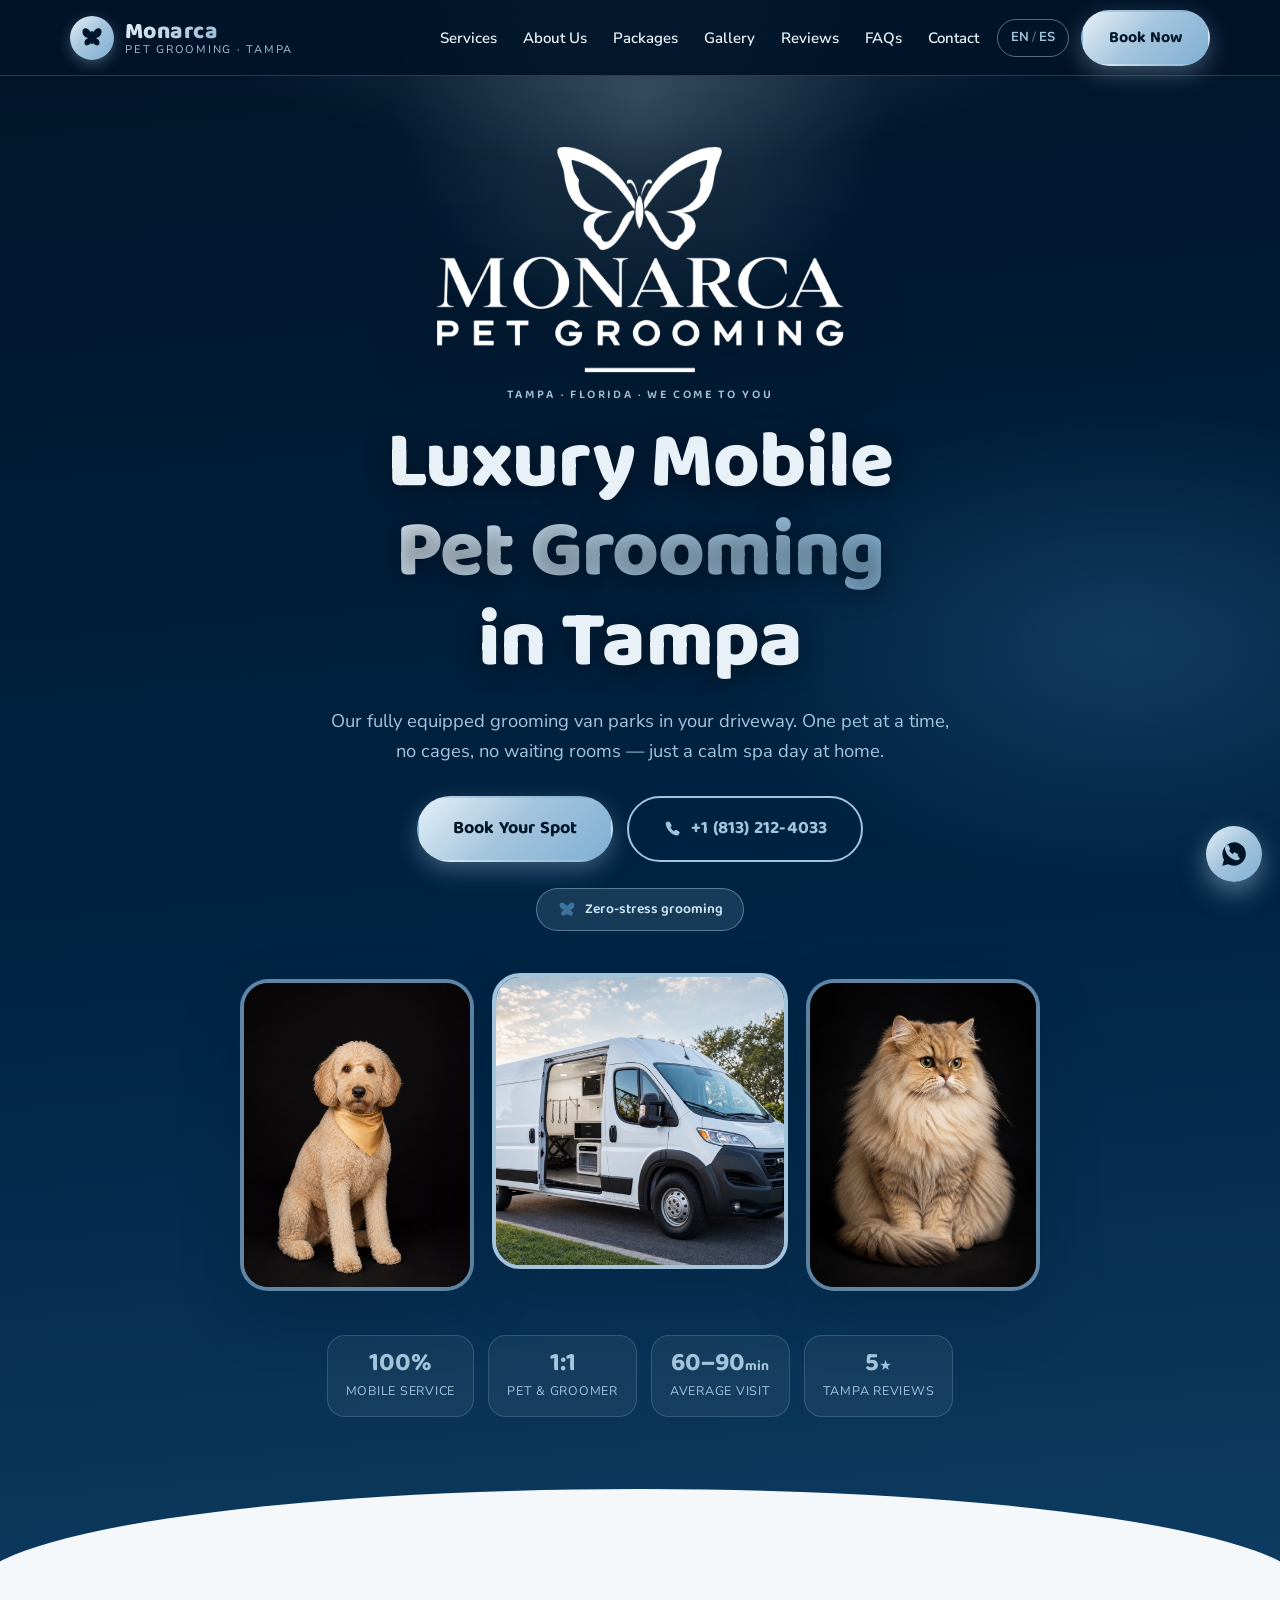
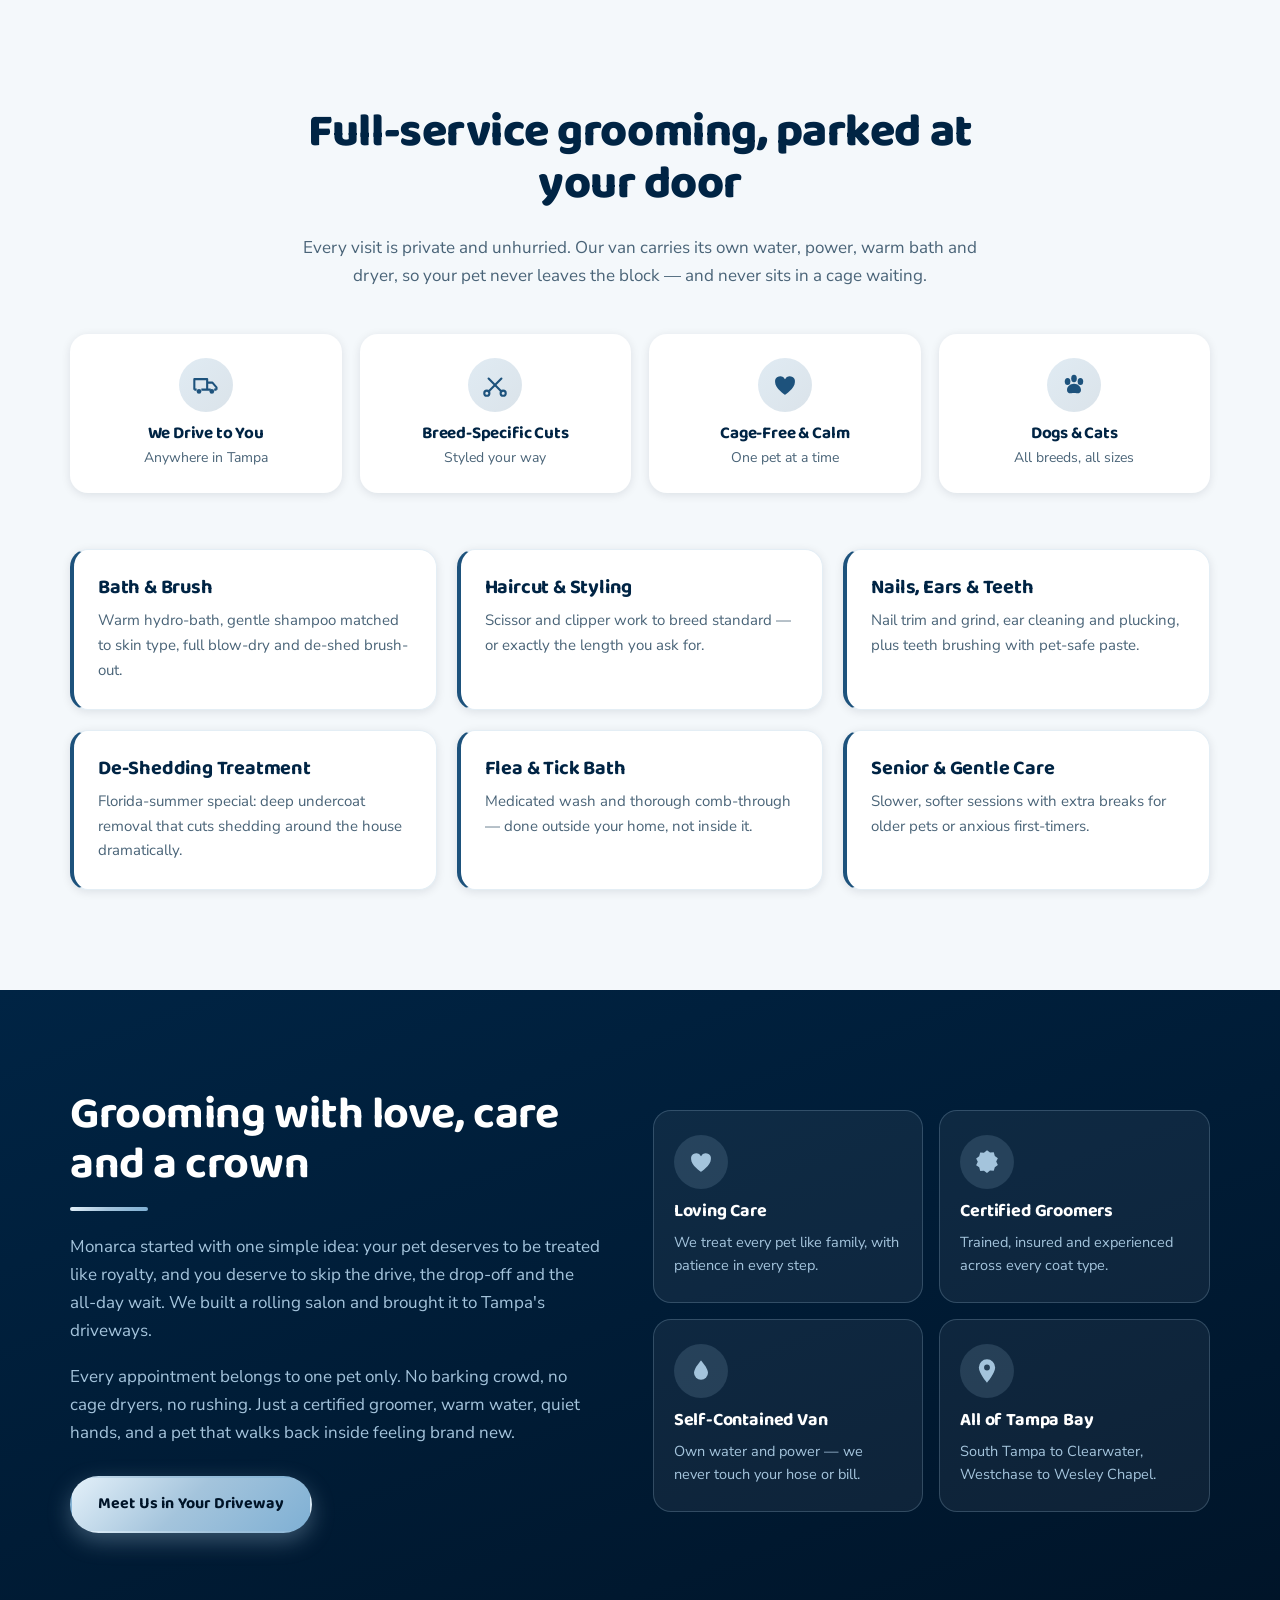
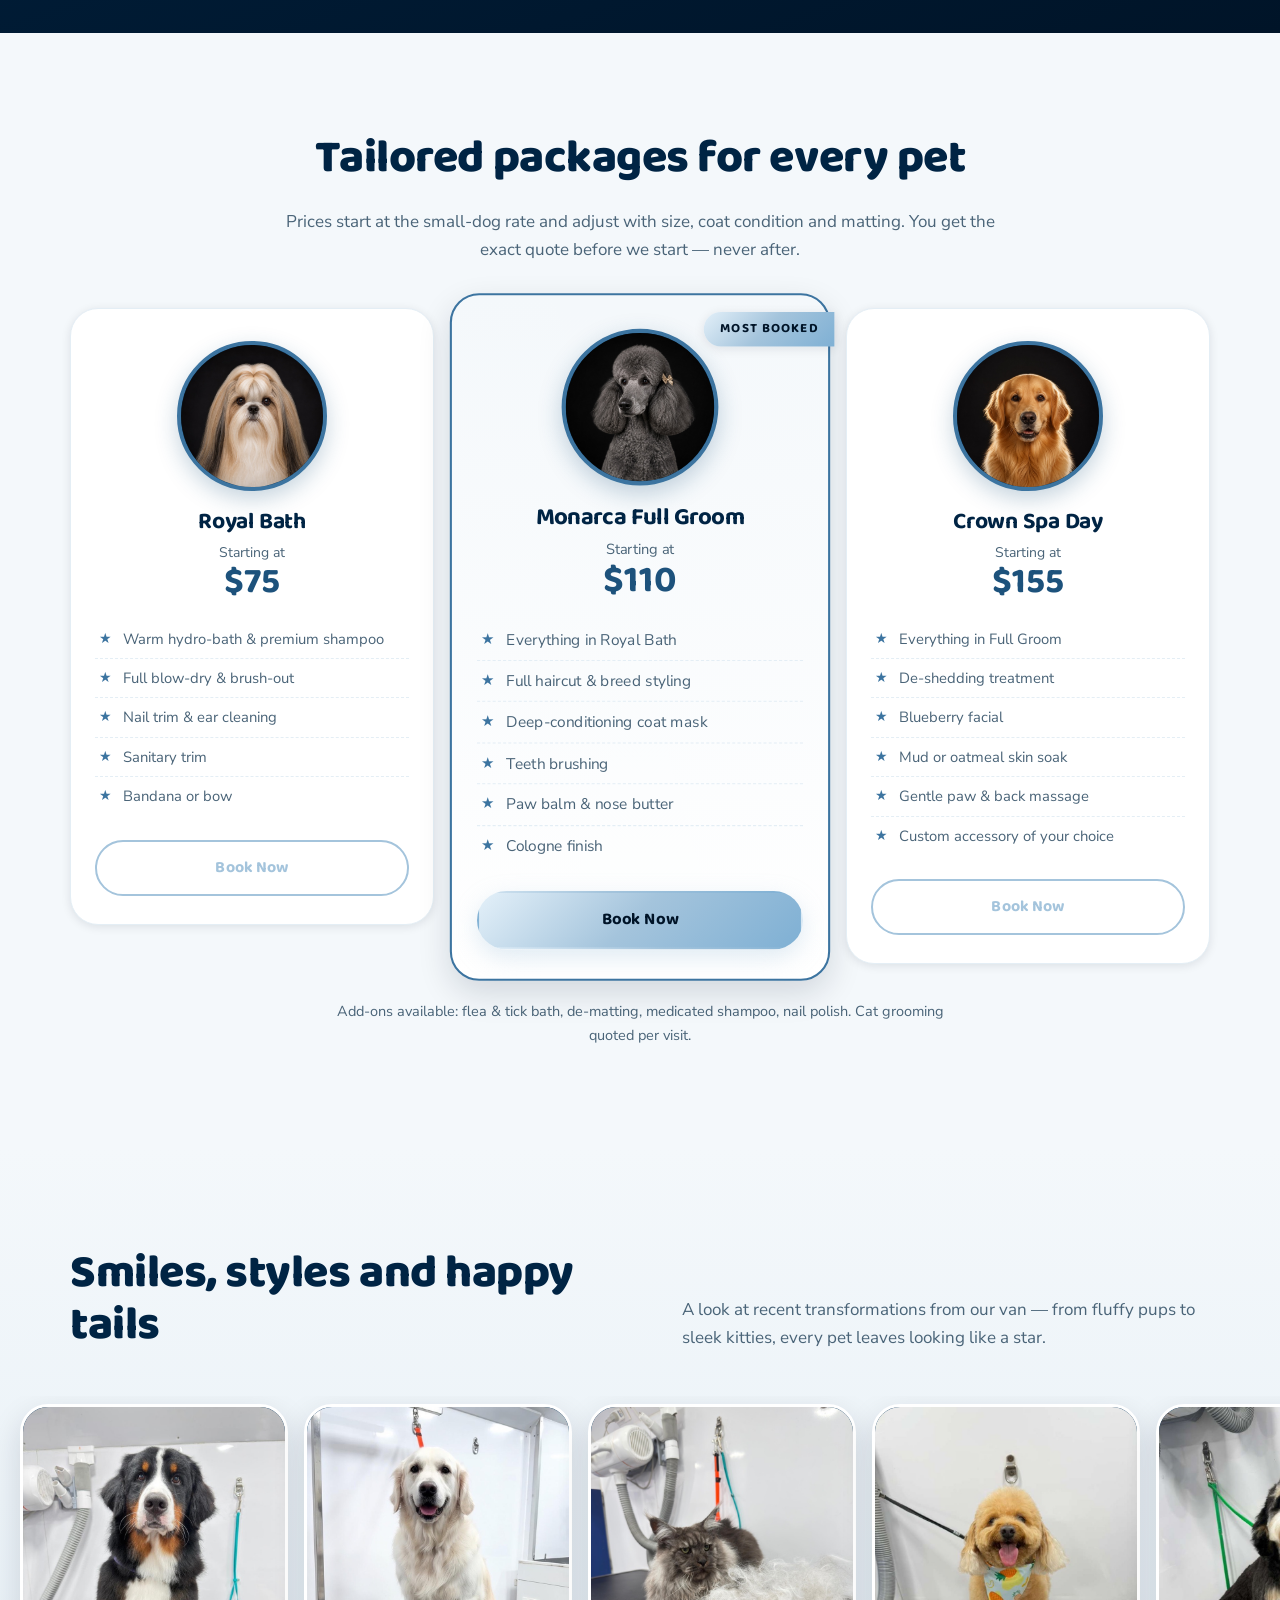
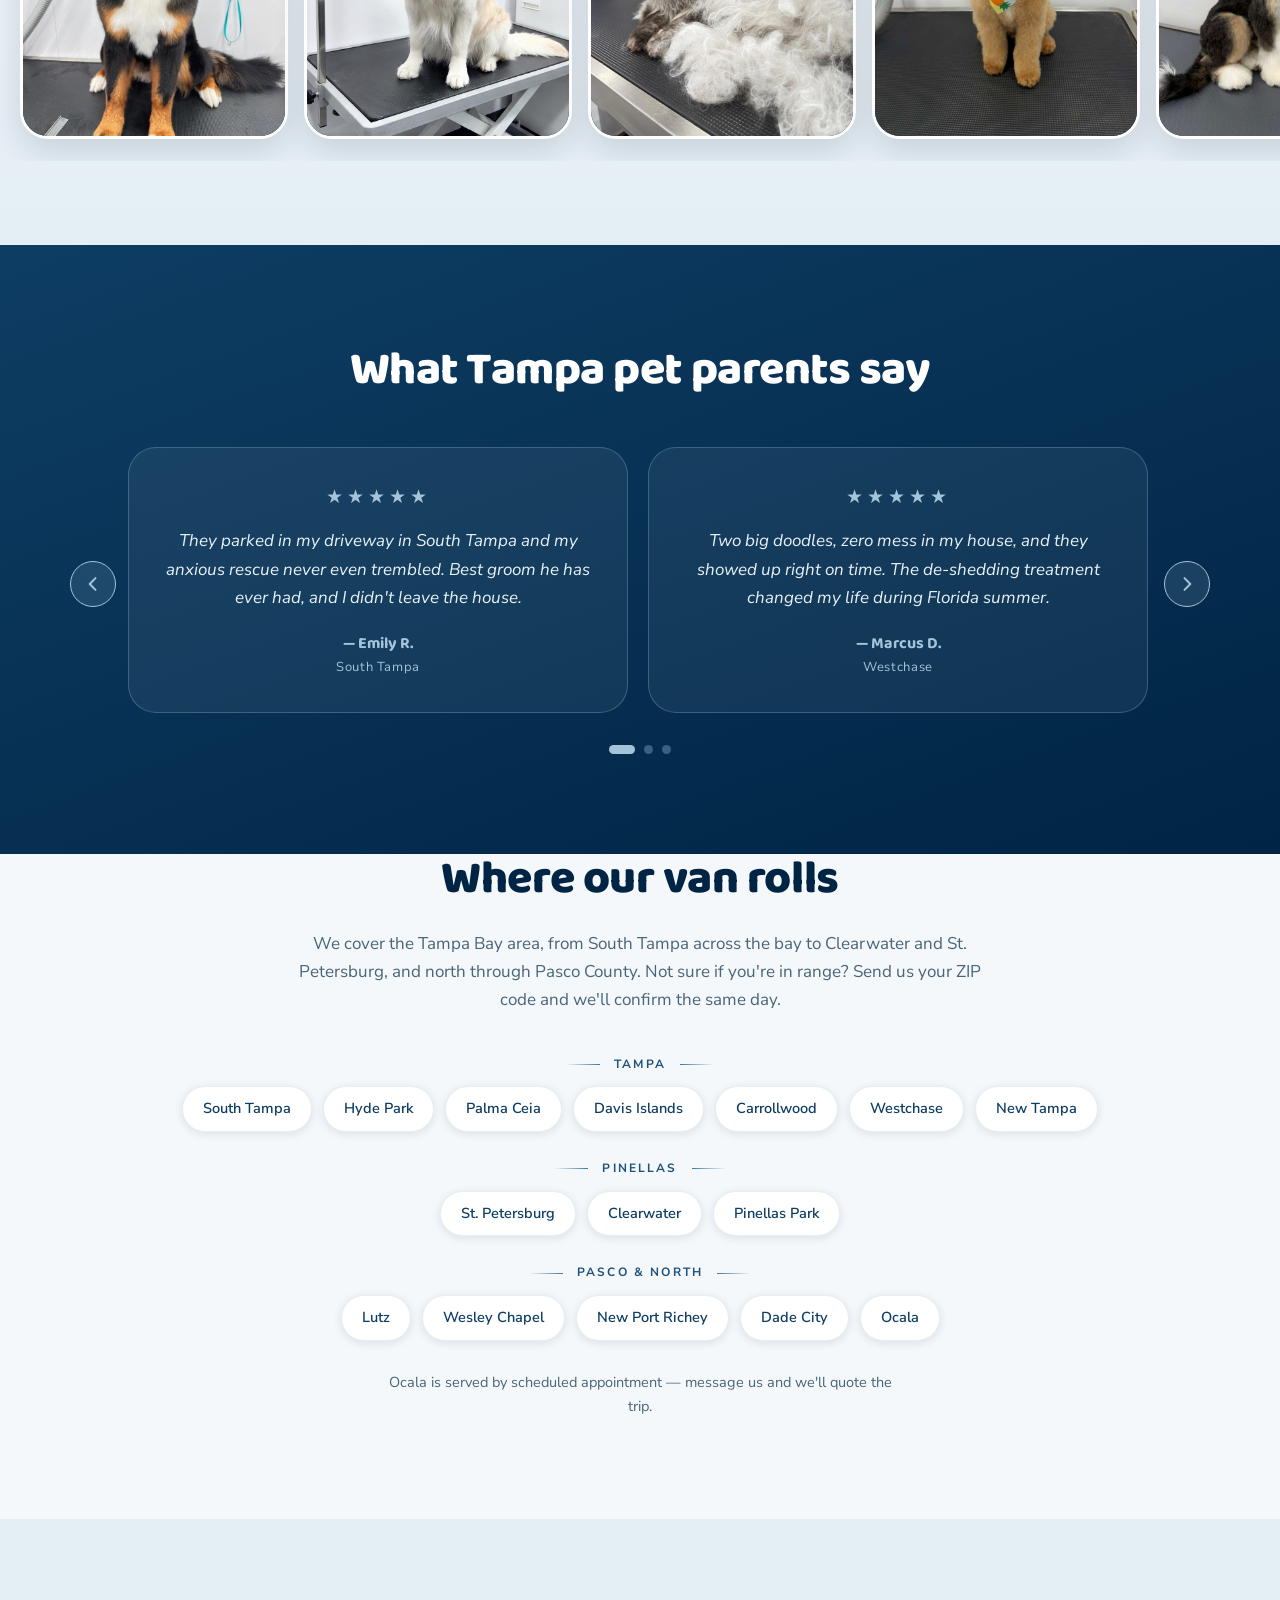
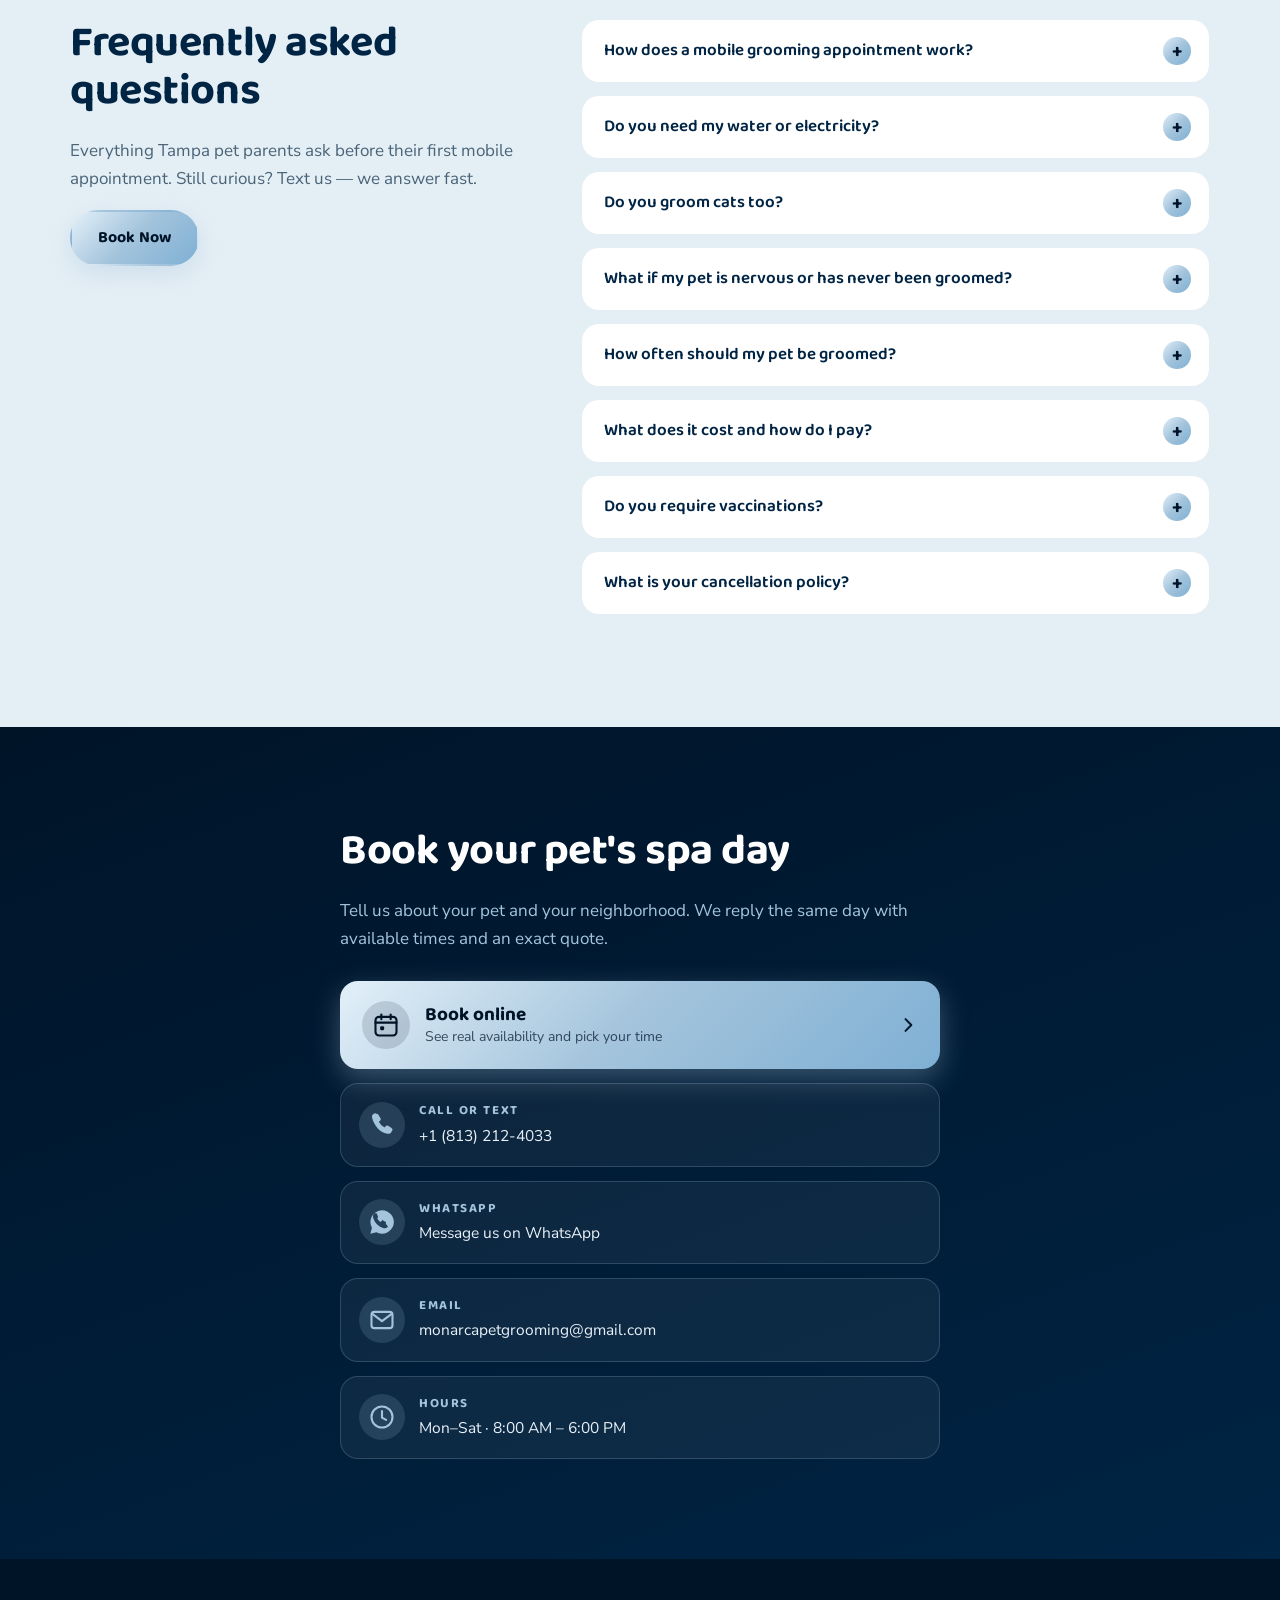
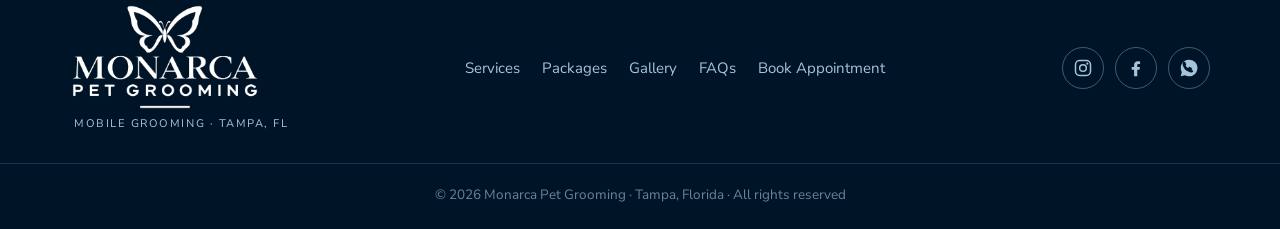
==== commit e7b651be: "Quitar los ultimos tonos calidos del fondo de la portada Tres degradados seguian en cafe y dorado po" ====
--- a/index.html
+++ b/index.html
@@ -17,7 +17,7 @@
 <link rel="preconnect" href="https://fonts.googleapis.com">
 <link rel="preconnect" href="https://fonts.gstatic.com" crossorigin>
 <link href="https://fonts.googleapis.com/css2?family=Baloo+2:wght@500;600;700;800&family=Nunito+Sans:opsz,wght@6..12,400;6..12,600;6..12,700&display=swap" rel="stylesheet">
-<link rel="stylesheet" href="styles.css?v=8">
+<link rel="stylesheet" href="styles.css?v=9">
 
 <script type="application/ld+json">
 {
--- a/styles.css
+++ b/styles.css
@@ -154,13 +154,13 @@
   position:relative; padding:calc(var(--head-h) + 64px) 0 190px;
   background:
     radial-gradient(900px 480px at 50% -8%, rgba(164,196,220,.30), transparent 62%),
-    radial-gradient(700px 400px at 88% 40%, rgba(107,66,38,.55), transparent 60%),
+    radial-gradient(700px 400px at 88% 40%, rgba(29,82,124,.55), transparent 60%),
     linear-gradient(175deg, var(--black), var(--brown-900) 58%, var(--brown-700));
   color:var(--on-dark); text-align:center; overflow:hidden;
 }
 .hero-glow{
   position:absolute; width:520px; height:520px; left:50%; top:-160px; transform:translateX(-50%);
-  background:radial-gradient(circle, rgba(240,206,138,.20), transparent 68%); pointer-events:none;
+  background:radial-gradient(circle, rgba(207,227,240,.20), transparent 68%); pointer-events:none;
 }
 .hero-inner{ position:relative; z-index:2; }
 
@@ -225,7 +225,7 @@
 .feature-row li{ text-align:center; padding:24px 16px; border-radius:var(--r-md); background:var(--white); box-shadow:var(--shadow-sm); }
 .fi, .ci{
   width:54px; height:54px; margin:0 auto 12px; display:grid; place-items:center; border-radius:var(--r-full);
-  background:linear-gradient(135deg, rgba(164,196,220,.24), rgba(107,66,38,.16)); color:var(--brown-700);
+  background:linear-gradient(135deg, rgba(164,196,220,.34), rgba(29,82,124,.16)); color:var(--brand);
 }
 .fi svg, .ci svg{ width:28px; height:28px; }
 .feature-row h3{ font-size:17px; margin-bottom:3px; color:var(--brown-900); }
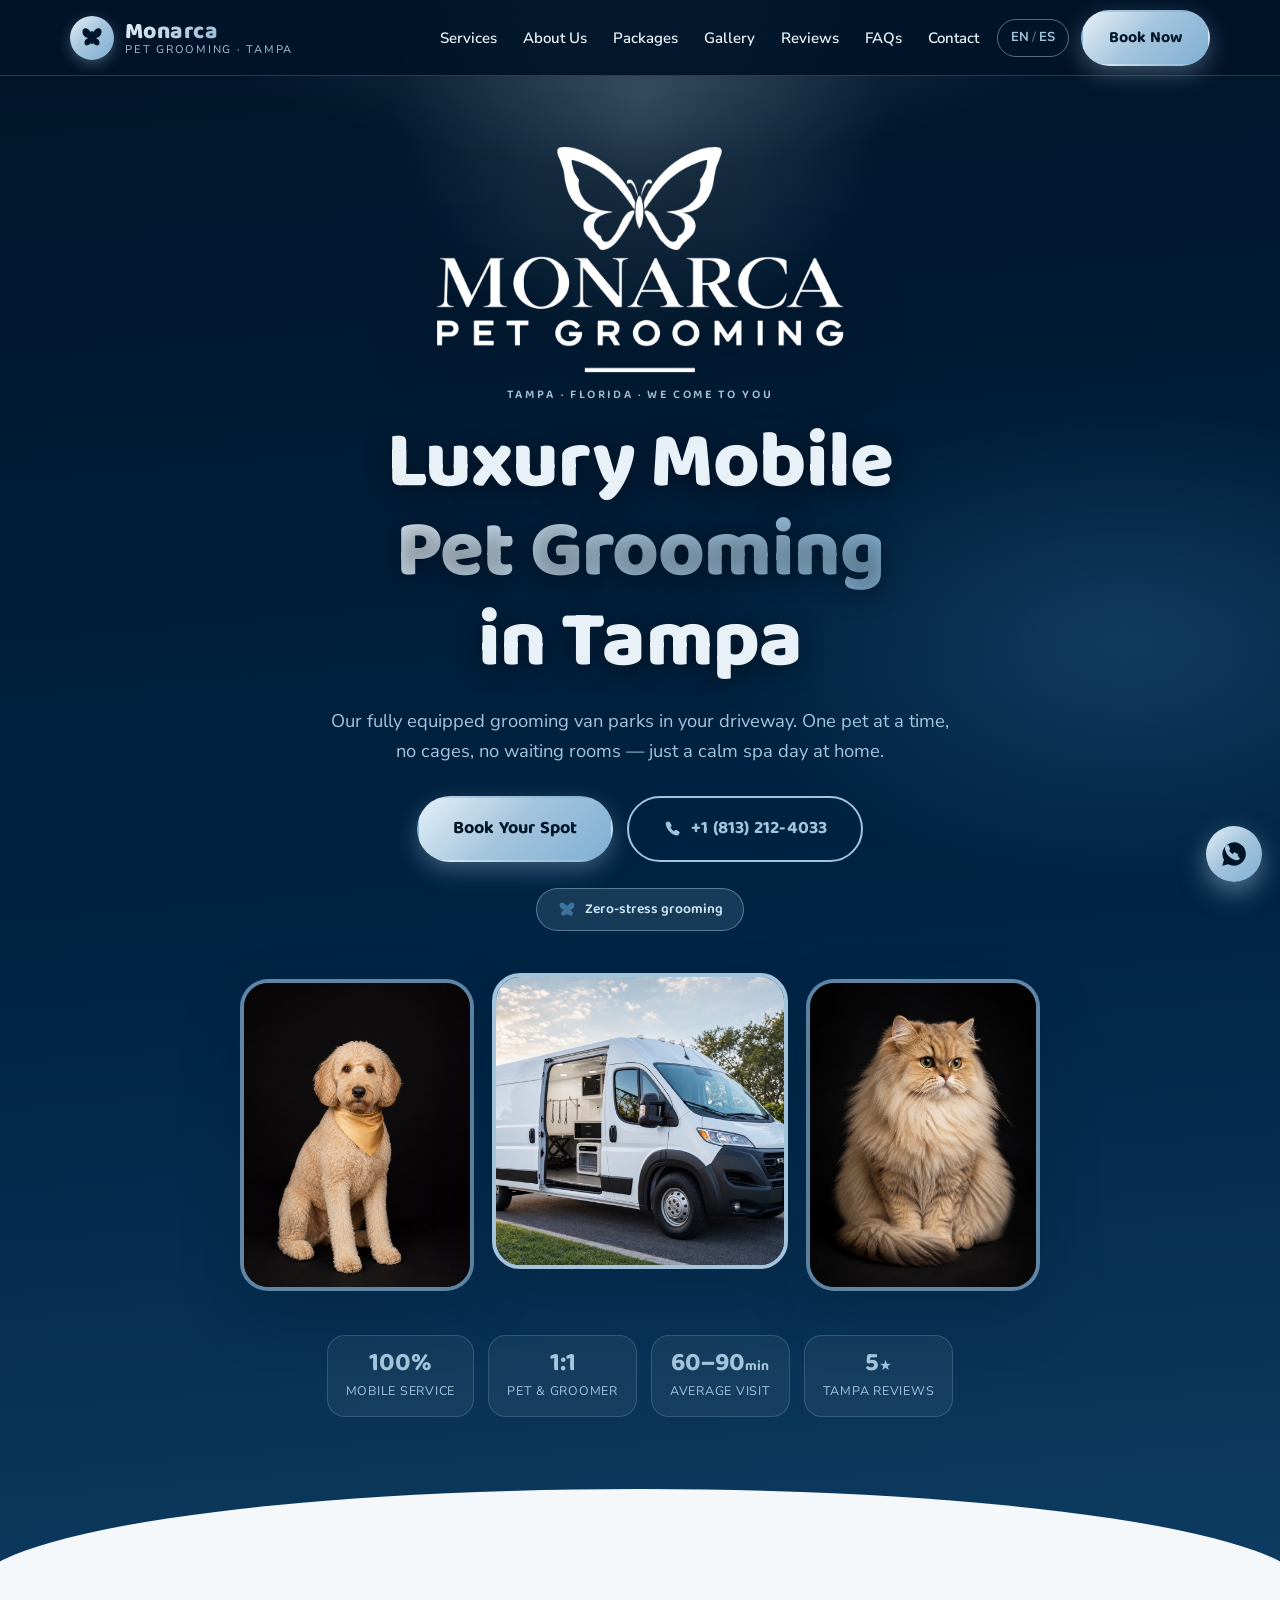
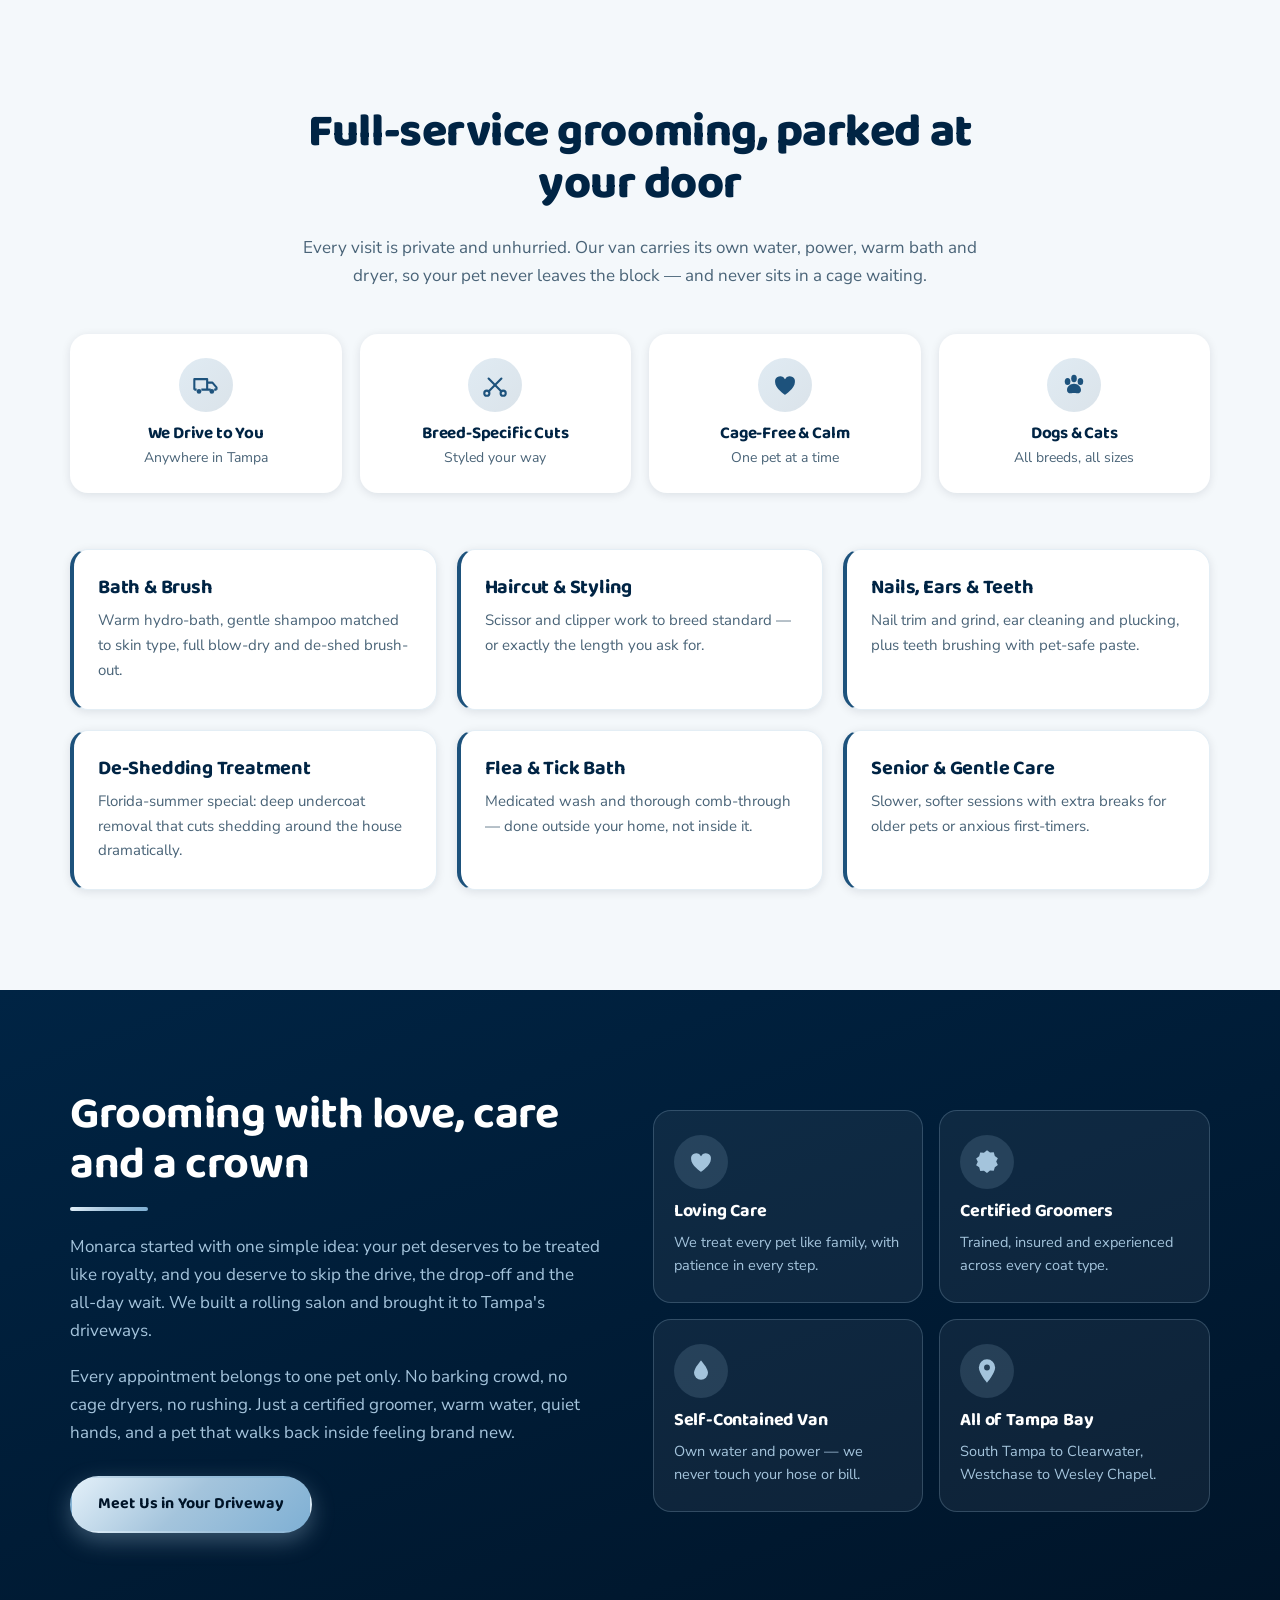
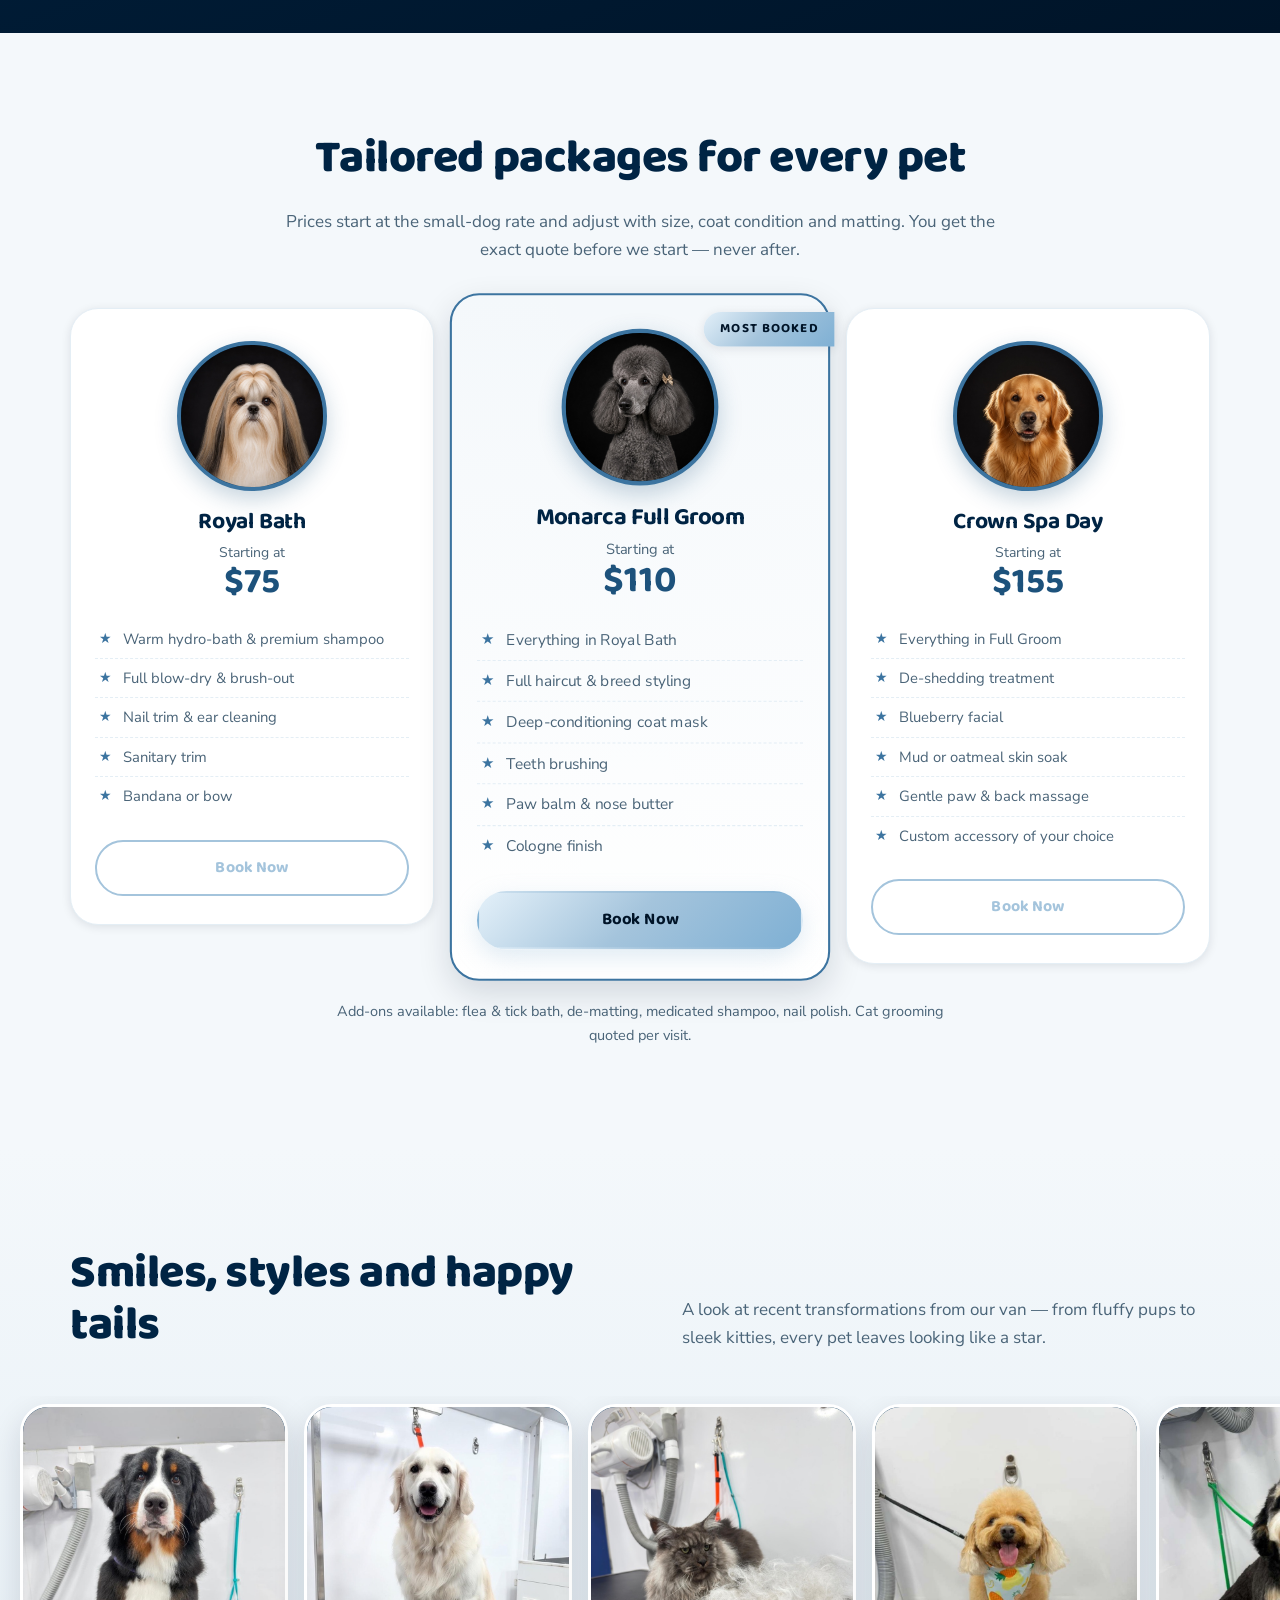
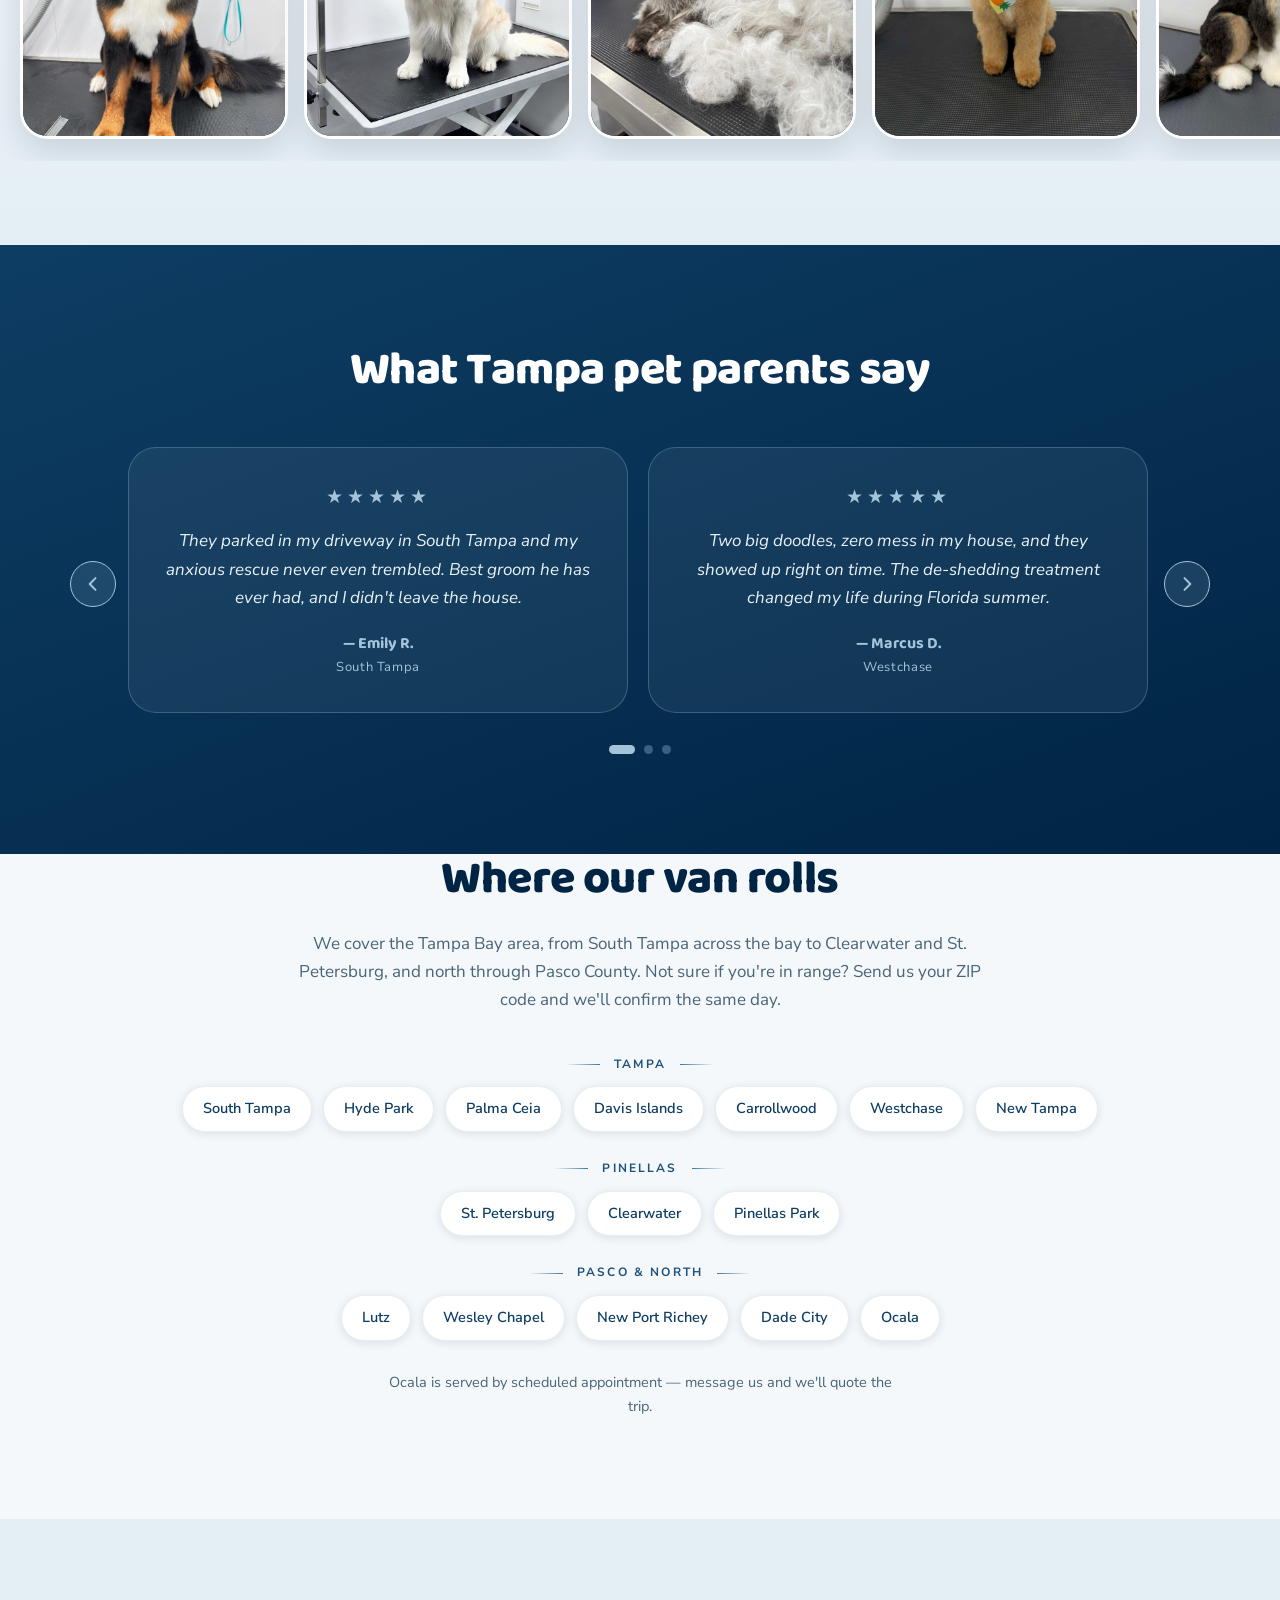
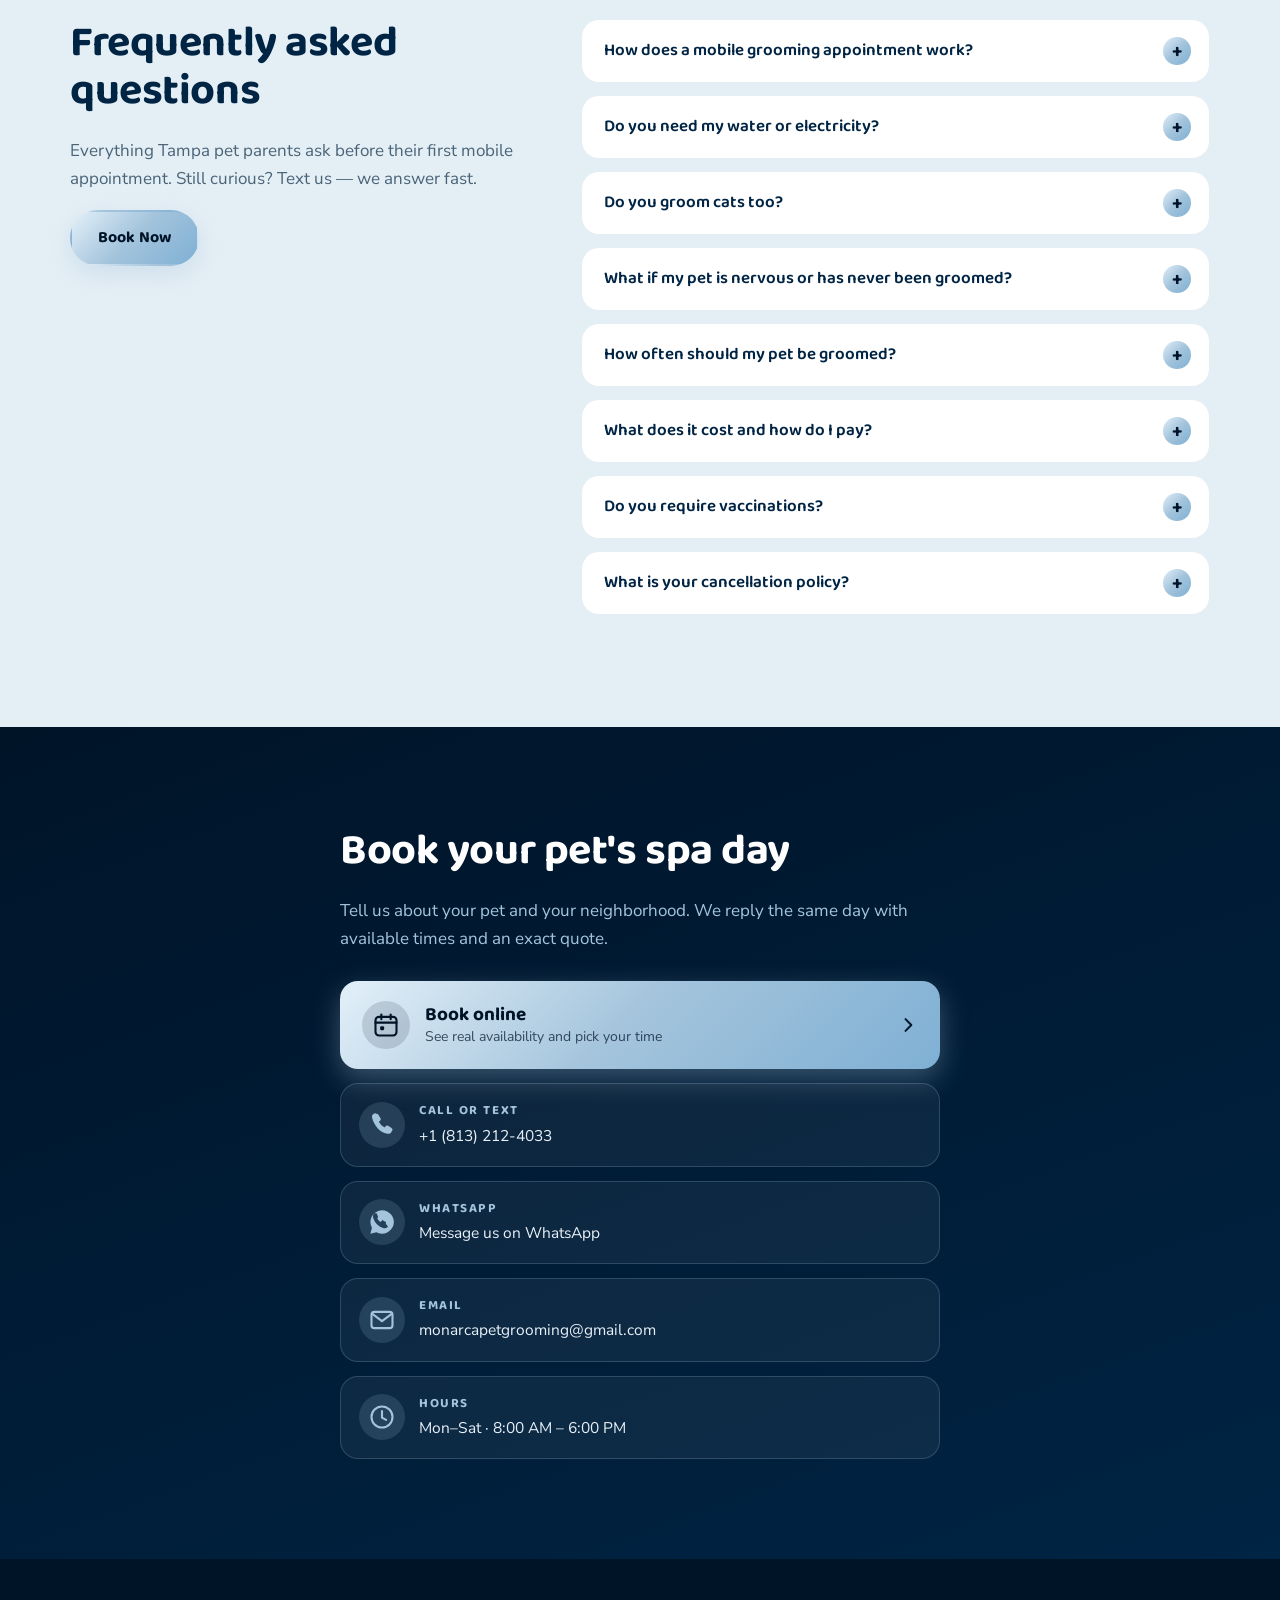
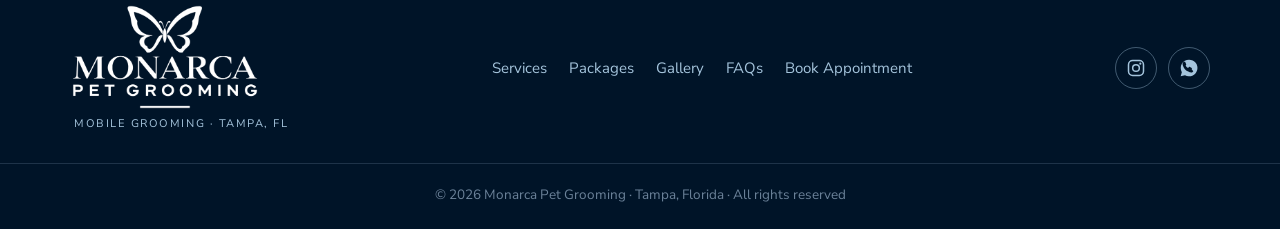
==== commit ac3cac2d: "Conectar el Instagram de Monarca Se usa la URL limpia: el enlace venia de un codigo QR y traia utm_s" ====
--- a/index.html
+++ b/index.html
@@ -685,6 +685,6 @@
   </symbol>
 </svg>
 
-<script src="script.js?v=5"></script>
+<script src="script.js?v=6"></script>
 </body>
 </html>
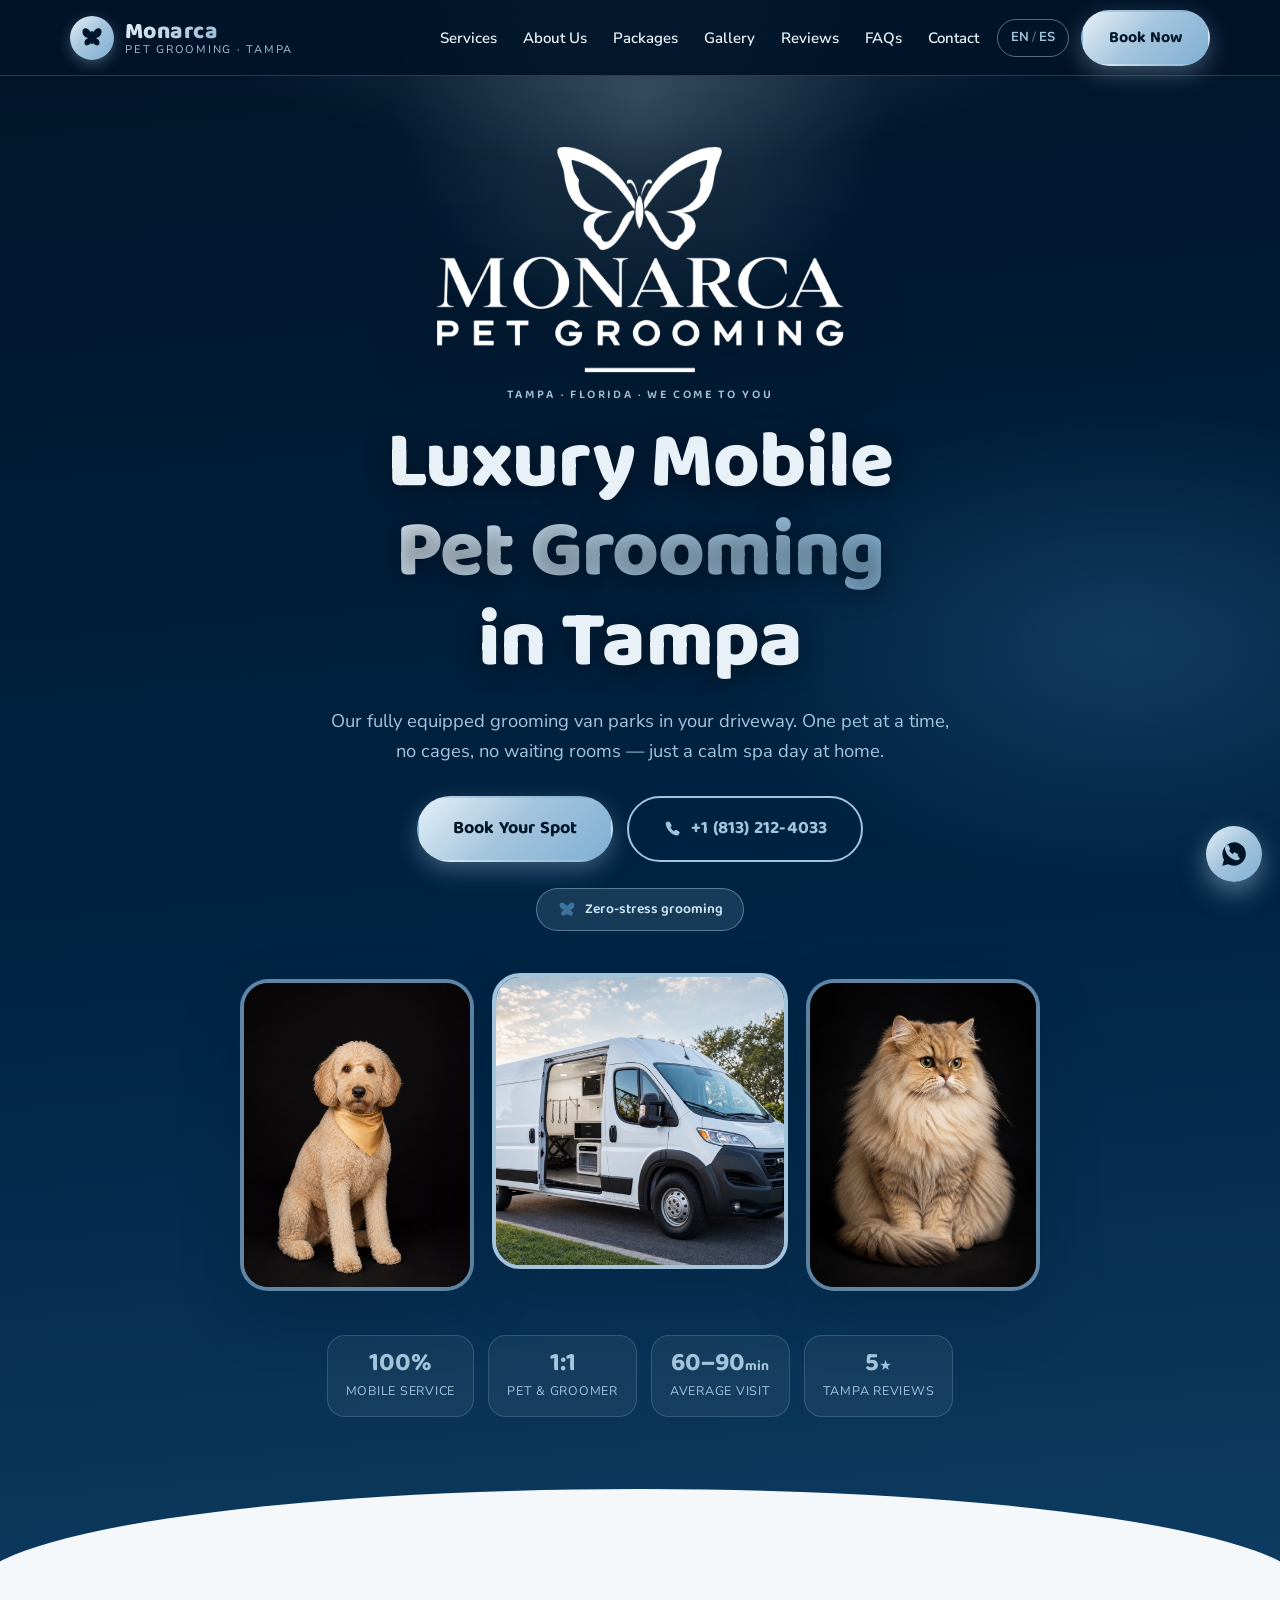
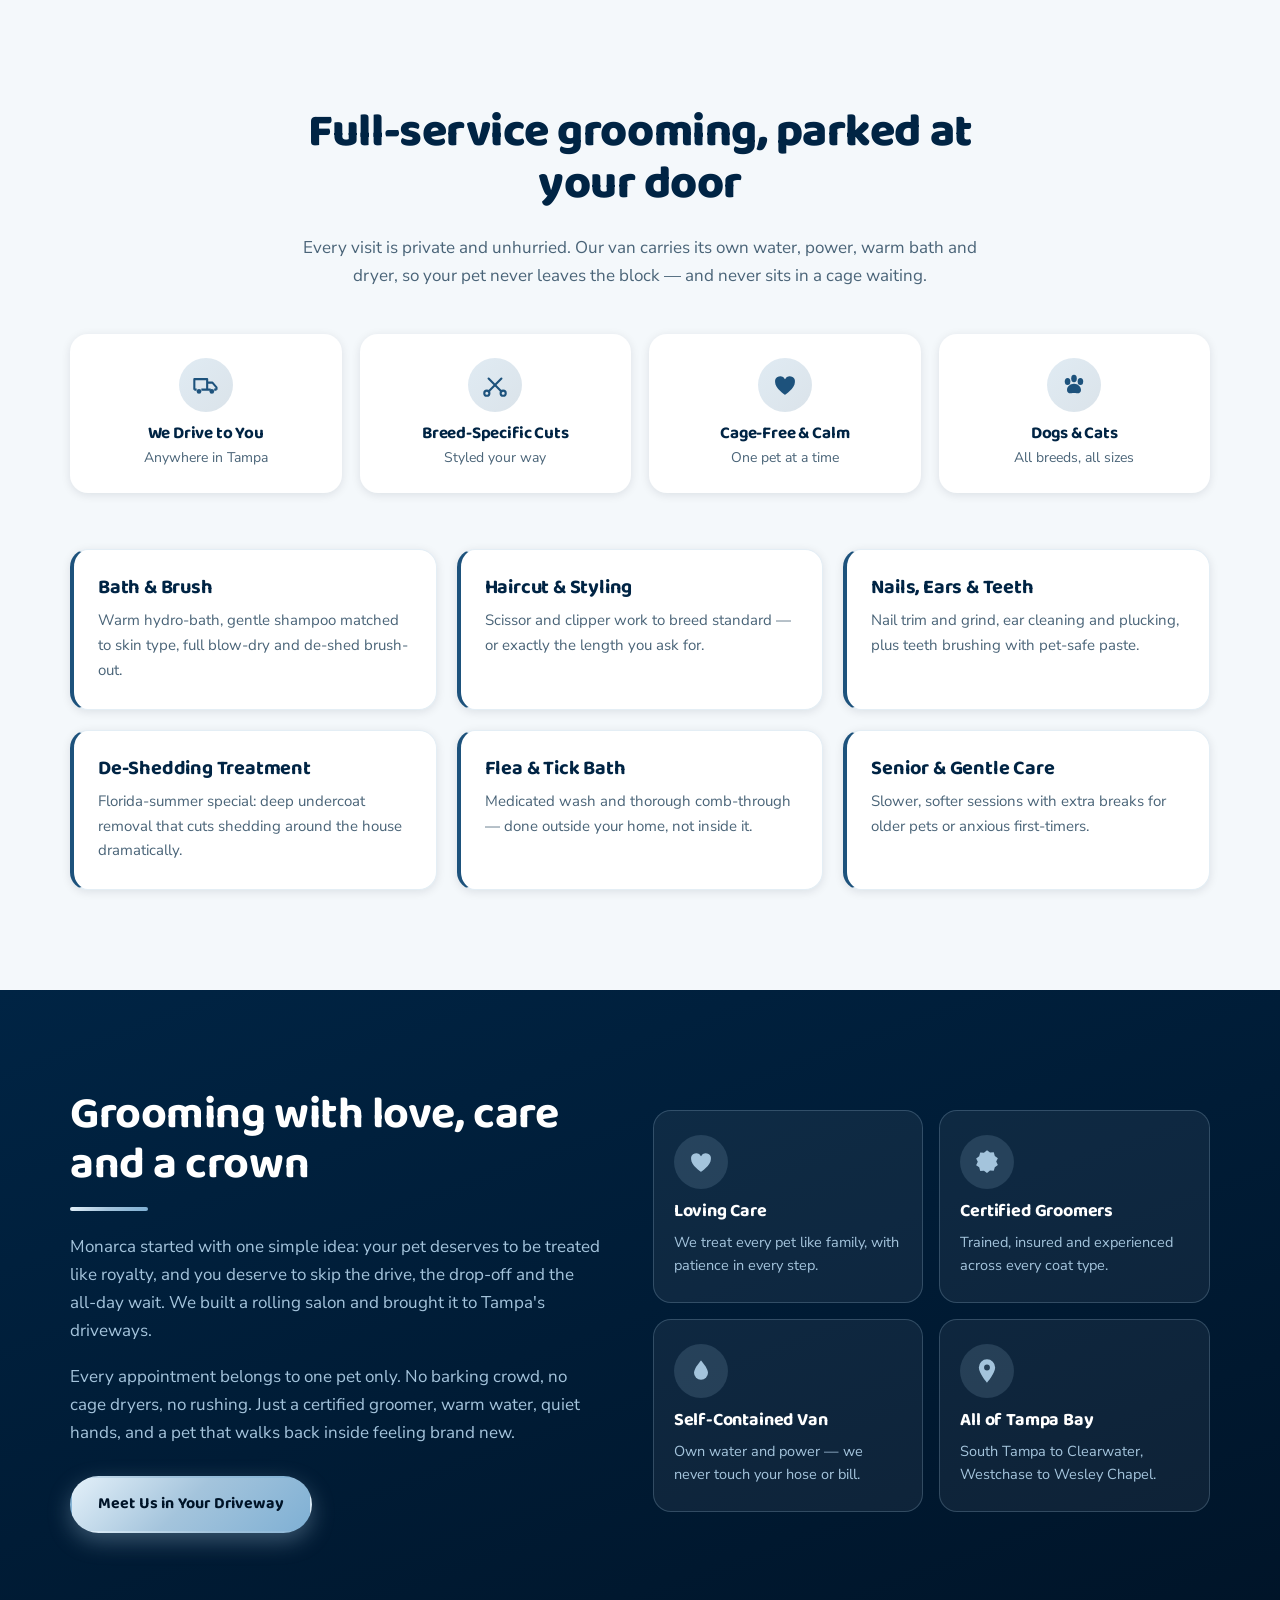
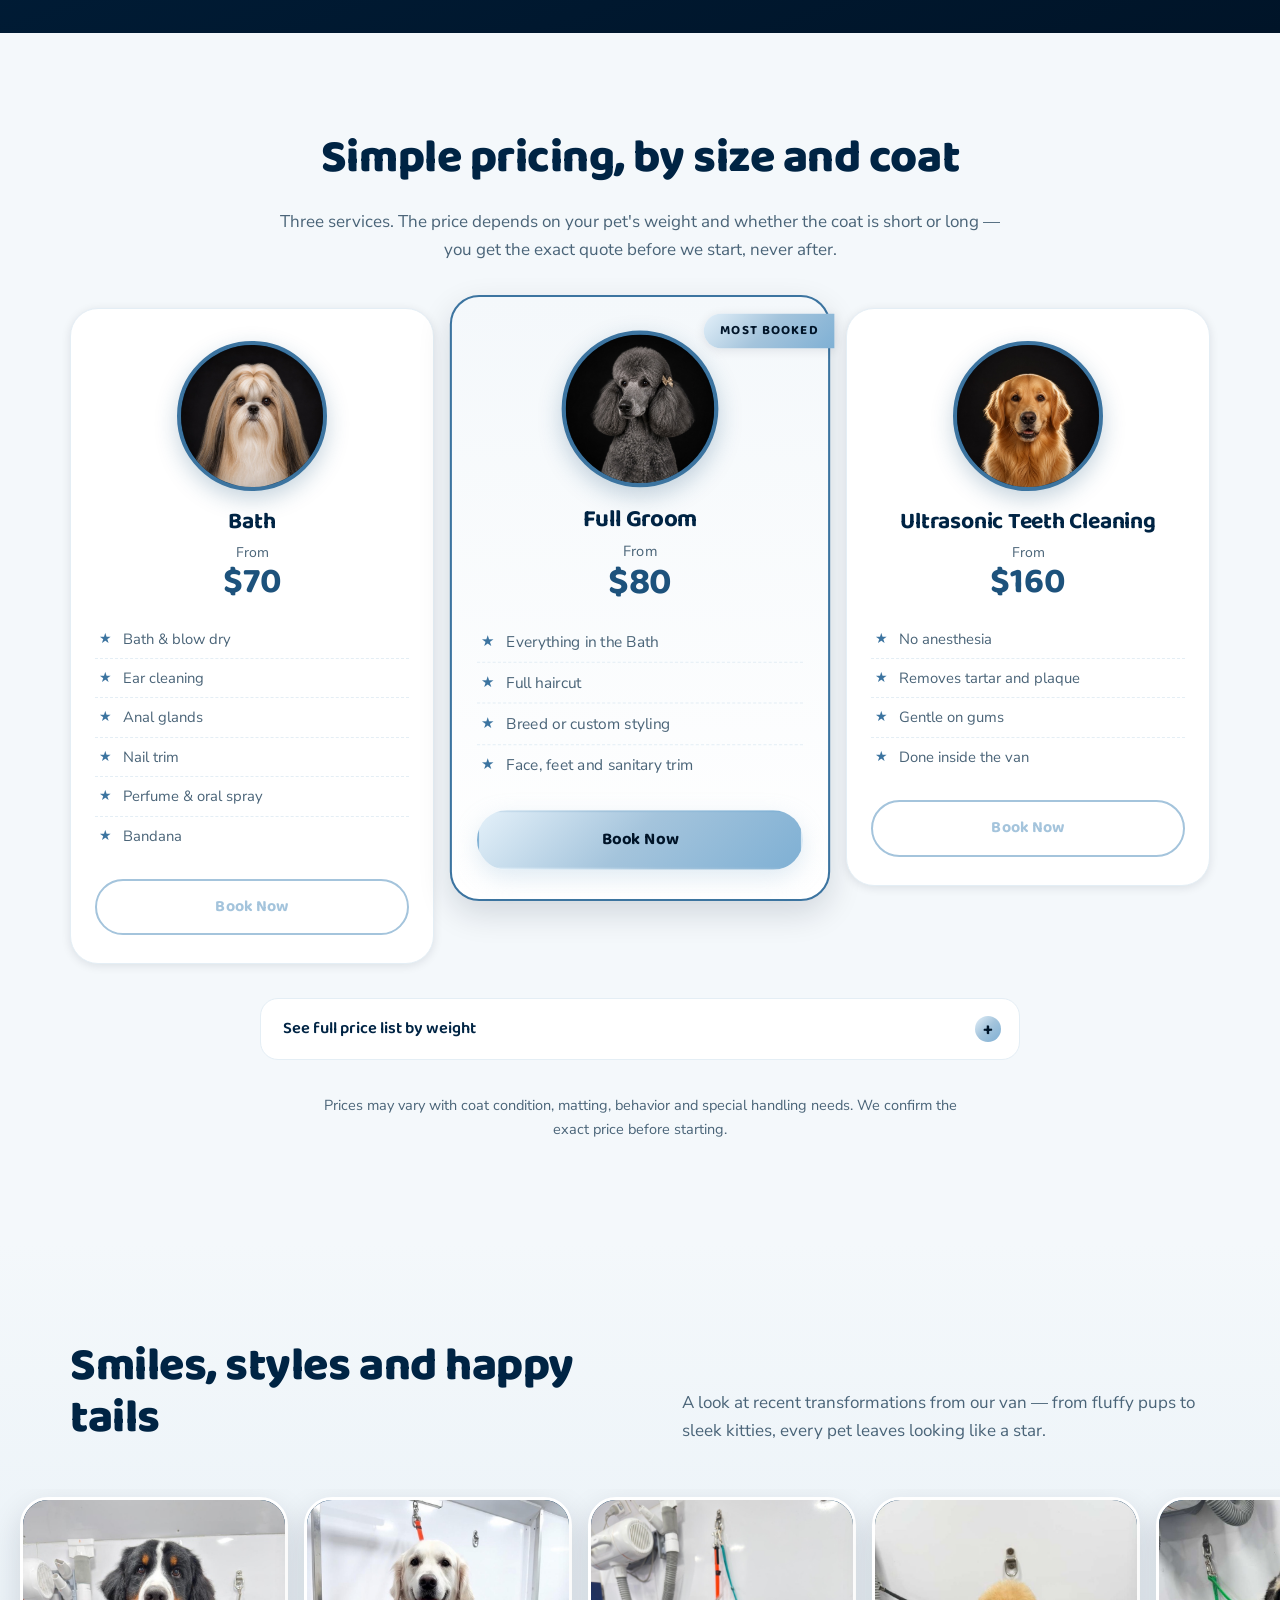
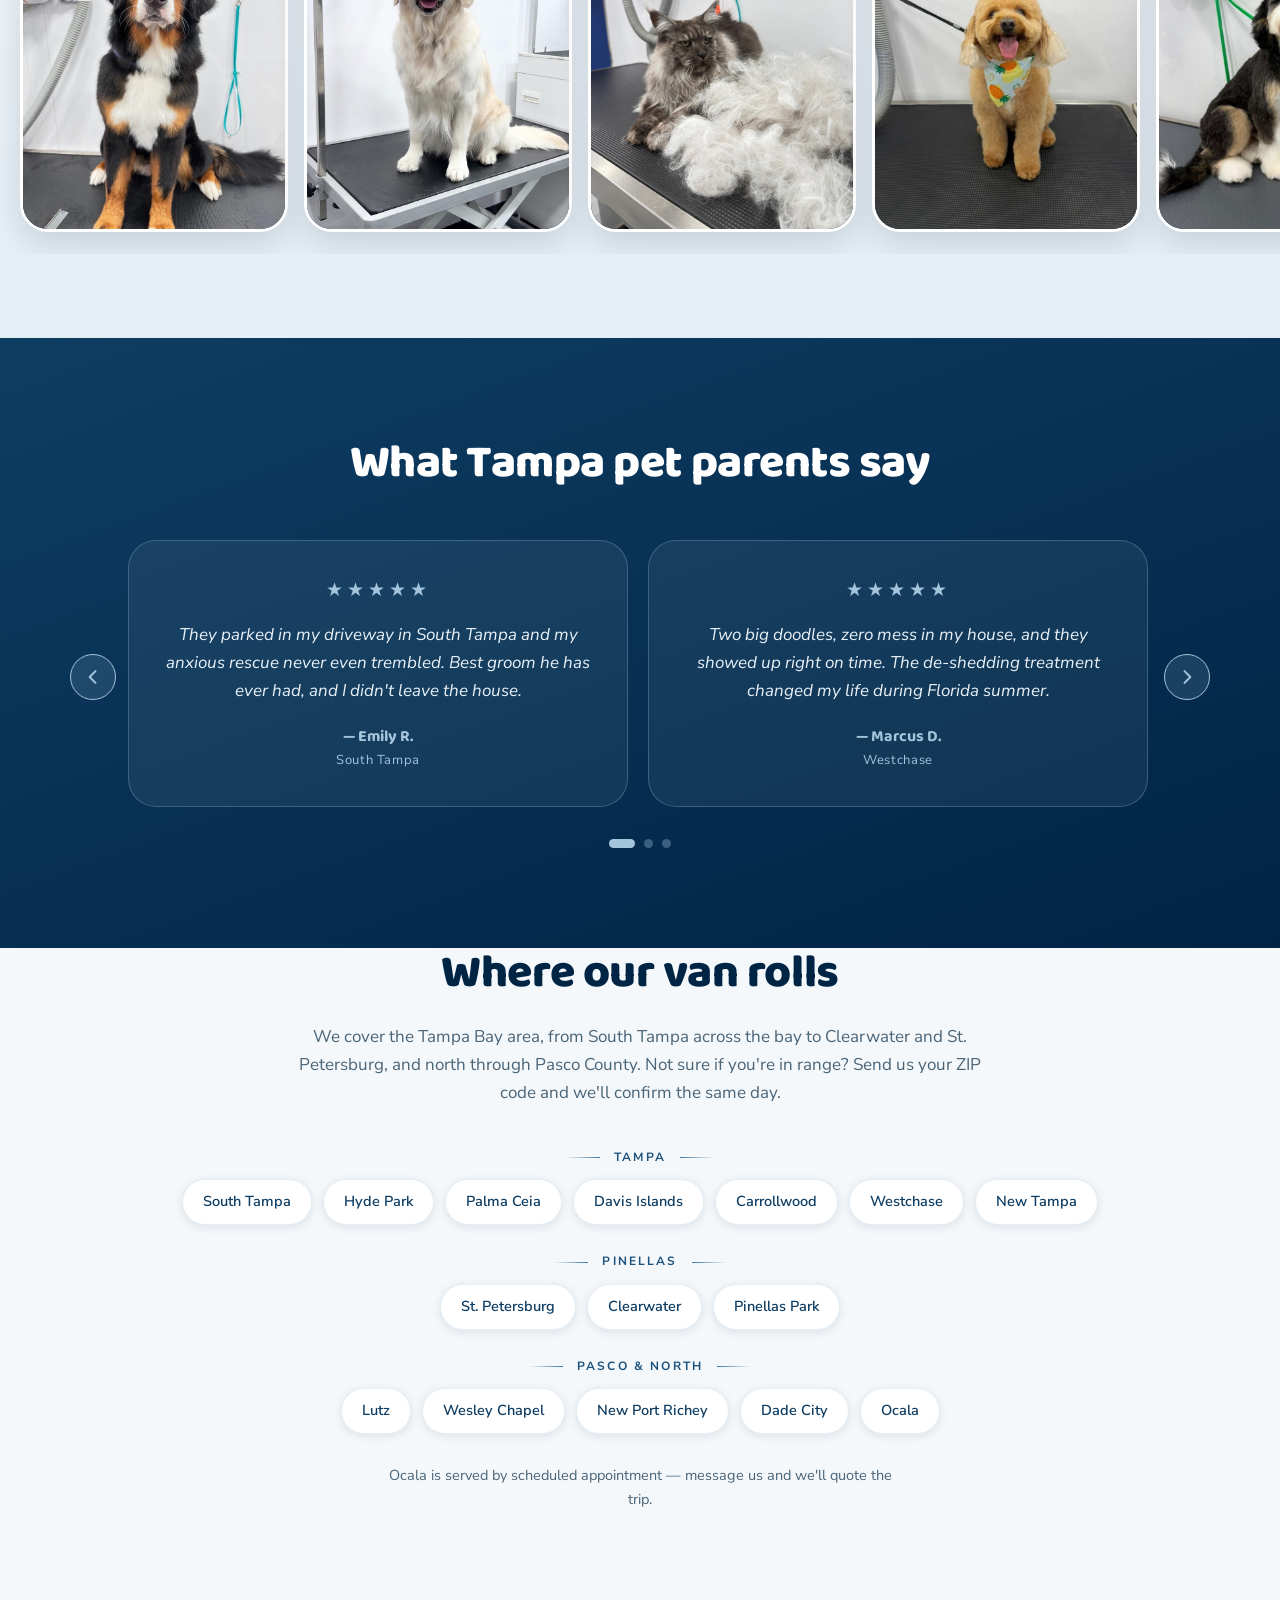
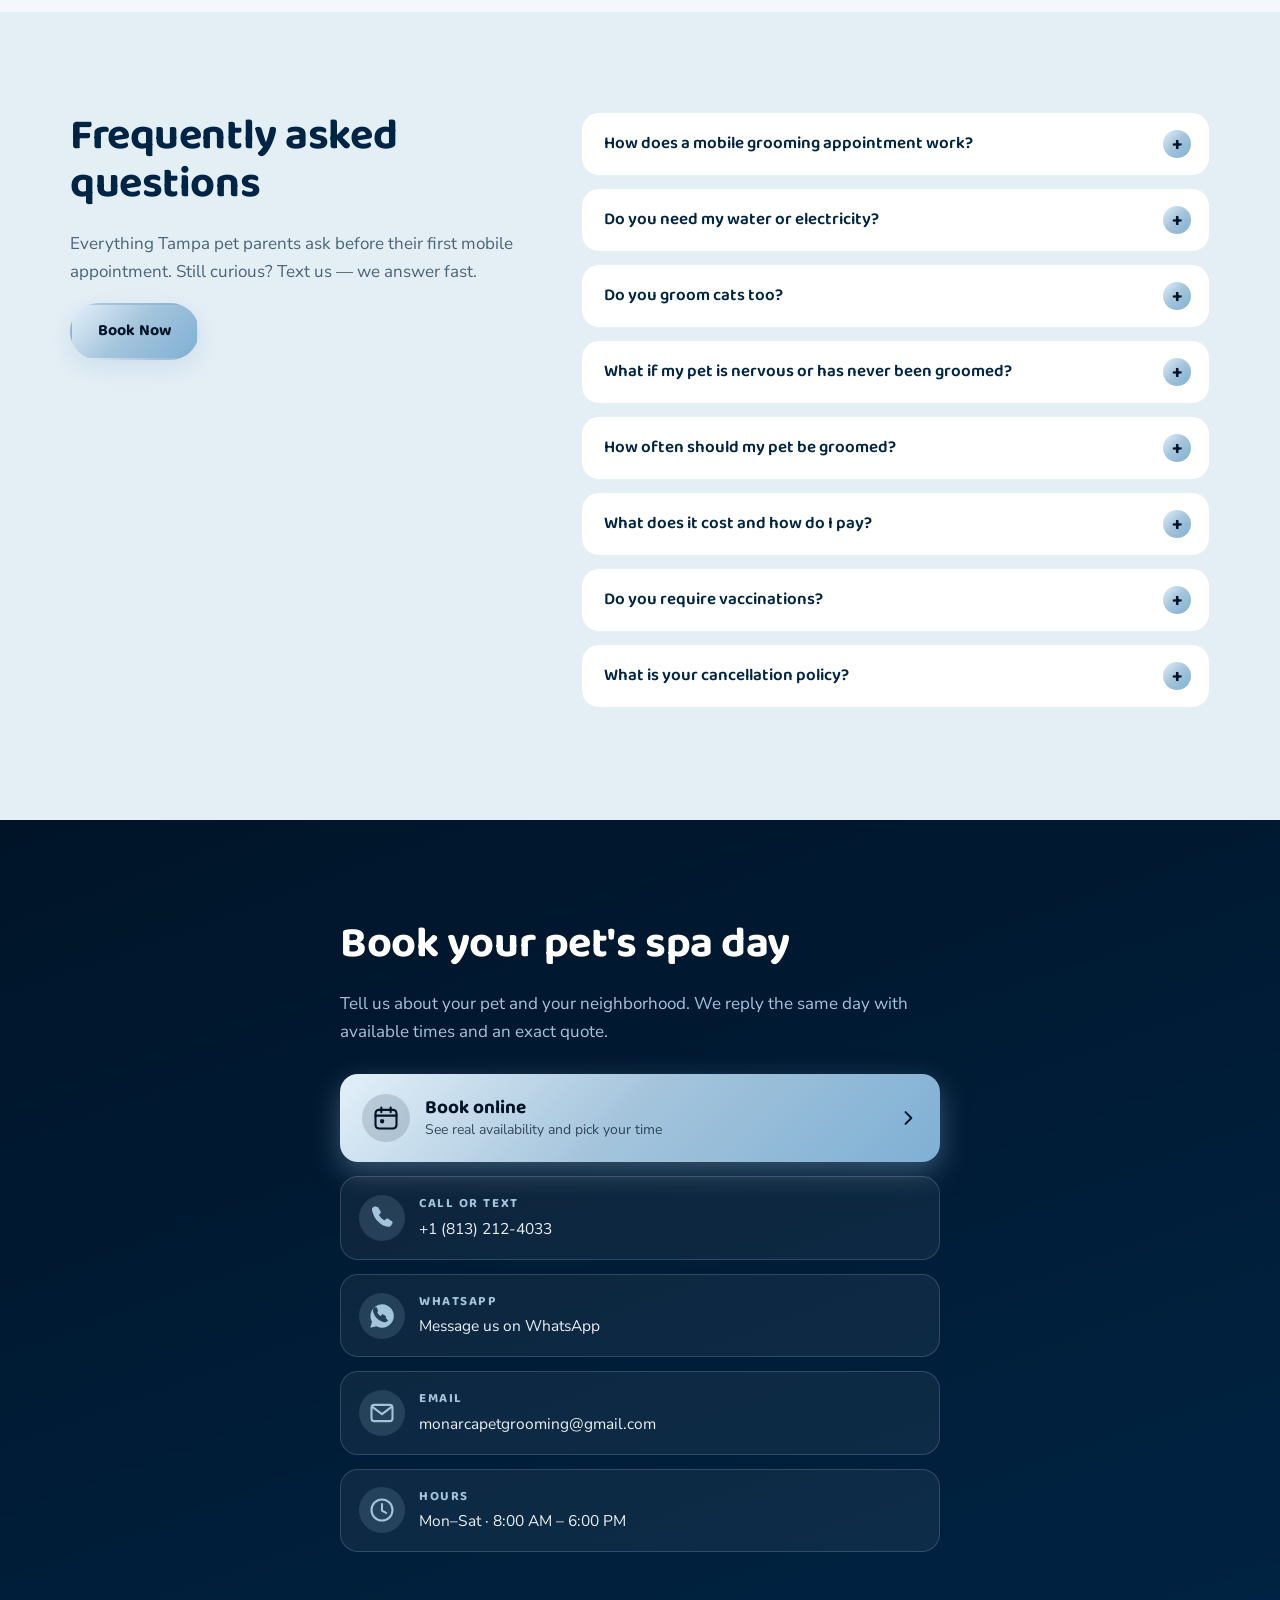
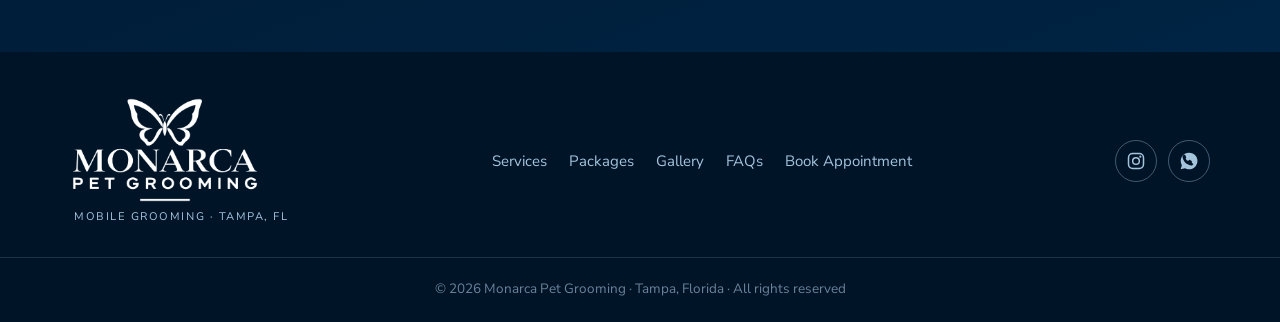
==== commit 21c9282b: "Precios reales de la lista de Monarca Reemplaza los tres paquetes inventados por los tres servicios " ====
--- a/index.html
+++ b/index.html
@@ -17,7 +17,7 @@
 <link rel="preconnect" href="https://fonts.googleapis.com">
 <link rel="preconnect" href="https://fonts.gstatic.com" crossorigin>
 <link href="https://fonts.googleapis.com/css2?family=Baloo+2:wght@500;600;700;800&family=Nunito+Sans:opsz,wght@6..12,400;6..12,600;6..12,700&display=swap" rel="stylesheet">
-<link rel="stylesheet" href="styles.css?v=9">
+<link rel="stylesheet" href="styles.css?v=10">
 
 <script type="application/ld+json">
 {
@@ -255,63 +255,123 @@
 <section class="section packages" id="packages">
   <div class="wrap">
     <header class="sec-head center">
-      <h2 data-en="Tailored packages for every pet" data-es="Paquetes a la medida de cada mascota">Tailored packages for every pet</h2>
-      <p data-en="Prices start at the small-dog rate and adjust with size, coat condition and matting. You get the exact quote before we start — never after."
-         data-es="Los precios empiezan en la tarifa de perro pequeño y varían según tamaño, estado del pelaje y nudos. Recibes la cotización exacta antes de empezar — nunca después.">
-        Prices start at the small-dog rate and adjust with size and coat.
+      <h2 data-en="Simple pricing, by size and coat" data-es="Precios claros, según tamaño y pelaje">Simple pricing, by size and coat</h2>
+      <p data-en="Three services. The price depends on your pet's weight and whether the coat is short or long — you get the exact quote before we start, never after."
+         data-es="Tres servicios. El precio depende del peso de tu mascota y de si el pelo es corto o largo — recibes la cotización exacta antes de empezar, nunca después.">
+        Three services, priced by size and coat.
       </p>
     </header>
 
     <div class="pkg-grid">
       <article class="pkg">
-        <div class="pkg-photo"><img src="assets/img/pkg-1.jpg" alt="Shih Tzu after a bath and blow-dry, the Royal Bath package" data-ph="dog" width="1000" height="1000" loading="lazy"></div>
-        <h3 data-en="Royal Bath" data-es="Baño Real">Royal Bath</h3>
-        <p class="price"><span data-en="Starting at" data-es="Desde">Starting at</span> <strong>$75</strong></p>
+        <div class="pkg-photo"><img src="assets/img/pkg-1.jpg" alt="Shih Tzu after a bath and blow-dry" data-ph="dog" width="1000" height="1000" loading="lazy"></div>
+        <h3 data-en="Bath" data-es="Baño">Bath</h3>
+        <p class="price"><span data-en="From" data-es="Desde">From</span> <strong>$70</strong></p>
         <ul class="pkg-list">
-          <li data-en="Warm hydro-bath &amp; premium shampoo" data-es="Baño tibio y shampoo premium">Warm hydro-bath &amp; premium shampoo</li>
-          <li data-en="Full blow-dry &amp; brush-out" data-es="Secado completo y cepillado">Full blow-dry &amp; brush-out</li>
-          <li data-en="Nail trim &amp; ear cleaning" data-es="Corte de uñas y limpieza de oídos">Nail trim &amp; ear cleaning</li>
-          <li data-en="Sanitary trim" data-es="Corte sanitario">Sanitary trim</li>
-          <li data-en="Bandana or bow" data-es="Bandana o moño">Bandana or bow</li>
+          <li data-en="Bath &amp; blow dry" data-es="Baño y secado">Bath &amp; blow dry</li>
+          <li data-en="Ear cleaning" data-es="Limpieza de oídos">Ear cleaning</li>
+          <li data-en="Anal glands" data-es="Glándulas anales">Anal glands</li>
+          <li data-en="Nail trim" data-es="Corte de uñas">Nail trim</li>
+          <li data-en="Perfume &amp; oral spray" data-es="Perfume y spray bucal">Perfume &amp; oral spray</li>
+          <li data-en="Bandana" data-es="Bandana">Bandana</li>
         </ul>
         <a class="btn btn-outline" href="#contact" data-book data-en="Book Now" data-es="Reservar">Book Now</a>
       </article>
 
       <article class="pkg pkg-featured">
         <span class="ribbon" data-en="Most Booked" data-es="Más Popular">Most Booked</span>
-        <div class="pkg-photo"><img src="assets/img/pkg-2.jpg" alt="Standard poodle with a scissored breed haircut, the Monarca Full Groom package" data-ph="dog" width="1000" height="1000" loading="lazy"></div>
-        <h3 data-en="Monarca Full Groom" data-es="Groom Completo Monarca">Monarca Full Groom</h3>
-        <p class="price"><span data-en="Starting at" data-es="Desde">Starting at</span> <strong>$110</strong></p>
+        <div class="pkg-photo"><img src="assets/img/pkg-2.jpg" alt="Standard poodle with a scissored breed haircut" data-ph="dog" width="1000" height="1000" loading="lazy"></div>
+        <h3 data-en="Full Groom" data-es="Groom Completo">Full Groom</h3>
+        <p class="price"><span data-en="From" data-es="Desde">From</span> <strong>$80</strong></p>
         <ul class="pkg-list">
-          <li data-en="Everything in Royal Bath" data-es="Todo lo del Baño Real">Everything in Royal Bath</li>
-          <li data-en="Full haircut &amp; breed styling" data-es="Corte completo y estilo por raza">Full haircut &amp; breed styling</li>
-          <li data-en="Deep-conditioning coat mask" data-es="Mascarilla acondicionadora profunda">Deep-conditioning coat mask</li>
-          <li data-en="Teeth brushing" data-es="Cepillado dental">Teeth brushing</li>
-          <li data-en="Paw balm &amp; nose butter" data-es="Bálsamo para patas y nariz">Paw balm &amp; nose butter</li>
-          <li data-en="Cologne finish" data-es="Toque de colonia">Cologne finish</li>
+          <li data-en="Everything in the Bath" data-es="Todo lo del Baño">Everything in the Bath</li>
+          <li data-en="Full haircut" data-es="Corte de pelo completo">Full haircut</li>
+          <li data-en="Breed or custom styling" data-es="Estilo por raza o a tu gusto">Breed or custom styling</li>
+          <li data-en="Face, feet and sanitary trim" data-es="Cara, patas y corte sanitario">Face, feet and sanitary trim</li>
         </ul>
         <a class="btn btn-gold" href="#contact" data-book data-en="Book Now" data-es="Reservar">Book Now</a>
       </article>
 
       <article class="pkg">
-        <div class="pkg-photo"><img src="assets/img/pkg-3.jpg" alt="Golden retriever after the Crown Spa Day grooming package" data-ph="dog" width="1000" height="1000" loading="lazy"></div>
-        <h3 data-en="Crown Spa Day" data-es="Día de Spa Corona">Crown Spa Day</h3>
-        <p class="price"><span data-en="Starting at" data-es="Desde">Starting at</span> <strong>$155</strong></p>
+        <div class="pkg-photo"><img src="assets/img/pkg-3.jpg" alt="Golden retriever after a grooming session" data-ph="dog" width="1000" height="1000" loading="lazy"></div>
+        <h3 data-en="Ultrasonic Teeth Cleaning" data-es="Limpieza Dental Ultrasónica">Ultrasonic Teeth Cleaning</h3>
+        <p class="price"><span data-en="From" data-es="Desde">From</span> <strong>$160</strong></p>
         <ul class="pkg-list">
-          <li data-en="Everything in Full Groom" data-es="Todo lo del Groom Completo">Everything in Full Groom</li>
-          <li data-en="De-shedding treatment" data-es="Tratamiento anti-pelo">De-shedding treatment</li>
-          <li data-en="Blueberry facial" data-es="Facial de arándano">Blueberry facial</li>
-          <li data-en="Mud or oatmeal skin soak" data-es="Baño de lodo o avena">Mud or oatmeal skin soak</li>
-          <li data-en="Gentle paw &amp; back massage" data-es="Masaje suave de patas y espalda">Gentle paw &amp; back massage</li>
-          <li data-en="Custom accessory of your choice" data-es="Accesorio a tu elección">Custom accessory of your choice</li>
+          <li data-en="No anesthesia" data-es="Sin anestesia">No anesthesia</li>
+          <li data-en="Removes tartar and plaque" data-es="Retira sarro y placa">Removes tartar and plaque</li>
+          <li data-en="Gentle on gums" data-es="Suave con las encías">Gentle on gums</li>
+          <li data-en="Done inside the van" data-es="Se hace dentro de la van">Done inside the van</li>
         </ul>
         <a class="btn btn-outline" href="#contact" data-book data-en="Book Now" data-es="Reservar">Book Now</a>
       </article>
     </div>
 
-    <p class="pkg-note" data-en="Add-ons available: flea &amp; tick bath, de-matting, medicated shampoo, nail polish. Cat grooming quoted per visit."
-       data-es="Extras disponibles: baño antipulgas, deslanado de nudos, shampoo medicado, esmalte de uñas. El grooming de gatos se cotiza por visita.">
-      Add-ons available: flea &amp; tick bath, de-matting, medicated shampoo, nail polish.
+    <details class="price-more">
+      <summary data-en="See full price list by weight" data-es="Ver la lista completa de precios por peso">See full price list by weight</summary>
+
+      <div class="table-wrap">
+        <table class="price-table">
+          <thead>
+            <tr>
+              <th data-en="Size" data-es="Tamaño">Size</th>
+              <th colspan="2" data-en="Bath" data-es="Baño">Bath</th>
+              <th colspan="2" data-en="Full Groom" data-es="Groom Completo">Full Groom</th>
+            </tr>
+            <tr class="sub">
+              <th></th>
+              <th data-en="Short" data-es="Corto">Short</th>
+              <th data-en="Long" data-es="Largo">Long</th>
+              <th data-en="Short" data-es="Corto">Short</th>
+              <th data-en="Long" data-es="Largo">Long</th>
+            </tr>
+          </thead>
+          <tbody>
+            <tr><th data-en="Small · 1–20 lb" data-es="Pequeño · 1–20 lb">Small · 1–20 lb</th><td>$70</td><td>$85</td><td>$80</td><td>$90</td></tr>
+            <tr><th data-en="Medium · 21–40 lb" data-es="Mediano · 21–40 lb">Medium · 21–40 lb</th><td>$85</td><td>$105</td><td>$90</td><td>$100</td></tr>
+            <tr><th data-en="Large · 41–60 lb" data-es="Grande · 41–60 lb">Large · 41–60 lb</th><td>$105</td><td>$120</td><td>$110</td><td>$120</td></tr>
+            <tr><th data-en="Big · 61–80 lb" data-es="Muy grande · 61–80 lb">Big · 61–80 lb</th><td>$120</td><td>$130</td><td>$130</td><td>$140</td></tr>
+            <tr><th data-en="X-Large · 81–100 lb" data-es="Extra grande · 81–100 lb">X-Large · 81–100 lb</th><td>$130</td><td>$145</td><td>$140</td><td>$150</td></tr>
+            <tr><th data-en="Giant · 100–120 lb" data-es="Gigante · 100–120 lb">Giant · 100–120 lb</th><td>$145</td><td>$160</td><td>$160</td><td>$170</td></tr>
+            <tr><th data-en="X-Giant · +120 lb" data-es="Extra gigante · +120 lb">X-Giant · +120 lb</th><td>$160</td><td>$175</td><td>$175</td><td>$200</td></tr>
+            <tr class="cats"><th data-en="Cats" data-es="Gatos">Cats</th><td>$110</td><td>$120</td><td>$130</td><td>$130</td></tr>
+          </tbody>
+        </table>
+      </div>
+
+      <div class="price-extra">
+        <div>
+          <h4 data-en="Ultrasonic teeth cleaning" data-es="Limpieza dental ultrasónica">Ultrasonic teeth cleaning</h4>
+          <ul>
+            <li><span data-en="Small · 1–20 lb" data-es="Pequeño · 1–20 lb">Small · 1–20 lb</span><b>$160</b></li>
+            <li><span data-en="Medium · 21–40 lb" data-es="Mediano · 21–40 lb">Medium · 21–40 lb</span><b>$190</b></li>
+            <li><span data-en="Large · 41–70 lb" data-es="Grande · 41–70 lb">Large · 41–70 lb</span><b>$220</b></li>
+            <li><span data-en="Big · 71–100 lb" data-es="Muy grande · 71–100 lb">Big · 71–100 lb</span><b>$250</b></li>
+            <li><span data-en="Giant · 100–120 lb" data-es="Gigante · 100–120 lb">Giant · 100–120 lb</span><b>$290</b></li>
+            <li><span data-en="X-Giant · +120 lb" data-es="Extra gigante · +120 lb">X-Giant · +120 lb</span><b>$320</b></li>
+          </ul>
+        </div>
+        <div>
+          <h4 data-en="À la carte services" data-es="Servicios sueltos">À la carte services</h4>
+          <ul>
+            <li><span data-en="Flea &amp; tick bath" data-es="Baño antipulgas">Flea &amp; tick bath</span><b>$25–35</b></li>
+            <li><span data-en="De-shedding" data-es="Tratamiento anti-pelo">De-shedding</span><b>$25–35</b></li>
+            <li><span data-en="Teeth brushing" data-es="Cepillado dental">Teeth brushing</span><b>$25–35</b></li>
+            <li><span data-en="Nail trim" data-es="Corte de uñas">Nail trim</span><b>$25–35</b></li>
+            <li><span data-en="Anal glands" data-es="Glándulas anales">Anal glands</span><b>$25–35</b></li>
+            <li><span data-en="Ear cleaning" data-es="Limpieza de oídos">Ear cleaning</span><b>$25</b></li>
+          </ul>
+          <p class="mini" data-en="Already included with any Bath or Full Groom. These prices are for booking them on their own."
+             data-es="Ya vienen incluidos en el Baño y el Groom Completo. Estos precios son por contratarlos por separado.">
+            Already included with any Bath or Full Groom.
+          </p>
+        </div>
+      </div>
+    </details>
+
+    <p class="pkg-note"
+       data-en="Prices may vary with coat condition, matting, behavior and special handling needs. We confirm the exact price before starting."
+       data-es="Los precios pueden variar según el estado del pelaje, los nudos, el comportamiento y necesidades de manejo especial. Confirmamos el precio exacto antes de empezar.">
+      Prices may vary with coat condition, matting and special handling needs.
     </p>
   </div>
 </section>
--- a/styles.css
+++ b/styles.css
@@ -299,6 +299,60 @@
 .pkg-list li::before{
   content:"★"; position:absolute; left:4px; top:7px; color:var(--blue-500); font-size:14px;
 }
+/* ---------- Lista completa de precios (desplegable) ---------- */
+.price-more{
+  max-width:760px; margin:34px auto 0;
+  background:var(--white); border:1px solid var(--cream-2); border-radius:var(--r-md);
+  overflow:hidden; transition:border-color .2s ease;
+}
+.price-more[open]{ border-color:var(--blue-500); box-shadow:var(--shadow-sm); }
+.price-more summary{
+  cursor:pointer; list-style:none; padding:16px 52px 16px 22px; position:relative;
+  font-family:var(--f-display); font-weight:600; font-size:16.5px; color:var(--brown-900);
+}
+.price-more summary::-webkit-details-marker{ display:none; }
+.price-more summary::after{
+  content:"+"; position:absolute; right:18px; top:50%; transform:translateY(-50%);
+  width:26px; height:26px; display:grid; place-items:center; border-radius:var(--r-full);
+  background:var(--gold-grad); color:var(--black); font-size:18px; font-weight:700;
+}
+.price-more[open] summary::after{ content:"−"; }
+
+.table-wrap{ overflow-x:auto; padding:0 6px 4px; }
+.price-table{
+  width:100%; border-collapse:collapse; font-size:14.5px;
+  font-variant-numeric:tabular-nums; min-width:440px;
+}
+.price-table th, .price-table td{ padding:9px 12px; text-align:center; border-bottom:1px solid var(--cream-2); }
+.price-table thead th{
+  font-family:var(--f-body); font-size:11.5px; font-weight:700;
+  letter-spacing:.1em; text-transform:uppercase; color:var(--brand);
+}
+.price-table thead tr.sub th{ font-size:10.5px; color:var(--ink-faint); padding-top:0; }
+.price-table tbody th{
+  text-align:left; font-weight:600; color:var(--ink); white-space:nowrap;
+  font-family:var(--f-body); font-size:14px;
+}
+.price-table tbody td{ color:var(--ink-soft); font-weight:600; }
+.price-table tbody tr:hover{ background:var(--paper); }
+.price-table tr.cats th, .price-table tr.cats td{ border-top:2px solid var(--cream-2); }
+
+.price-extra{
+  display:grid; grid-template-columns:1fr 1fr; gap:22px;
+  padding:20px 22px 22px; border-top:1px solid var(--cream-2);
+}
+.price-extra h4{
+  font-family:var(--f-body); font-size:11.5px; font-weight:700;
+  letter-spacing:.1em; text-transform:uppercase; color:var(--brand); margin:0 0 10px;
+}
+.price-extra ul{ display:flex; flex-direction:column; gap:1px; }
+.price-extra li{
+  display:flex; justify-content:space-between; gap:14px; align-items:baseline;
+  padding:6px 0; border-bottom:1px dashed var(--cream-2); font-size:14px; color:var(--ink-soft);
+}
+.price-extra li b{ color:var(--ink); font-variant-numeric:tabular-nums; white-space:nowrap; }
+.price-extra .mini{ margin:10px 0 0; font-size:12.5px; color:var(--ink-faint); line-height:1.45; }
+
 .pkg-note{ text-align:center; margin:34px auto 0; max-width:640px; font-size:14.5px; color:var(--ink-soft); }
 
 /* ---------- Galería ---------- */
@@ -534,6 +588,7 @@
   .about-grid, .faq-grid, .contact-grid{ grid-template-columns:1fr; gap:34px; }
   .sec-head.split{ grid-template-columns:1fr; gap:14px; align-items:start; }
   .pkg-grid{ grid-template-columns:1fr; max-width:440px; margin-inline:auto; }
+  .price-extra{ grid-template-columns:1fr; gap:18px; }
 }
 @media (max-width:640px){
   body{ font-size:16px; }
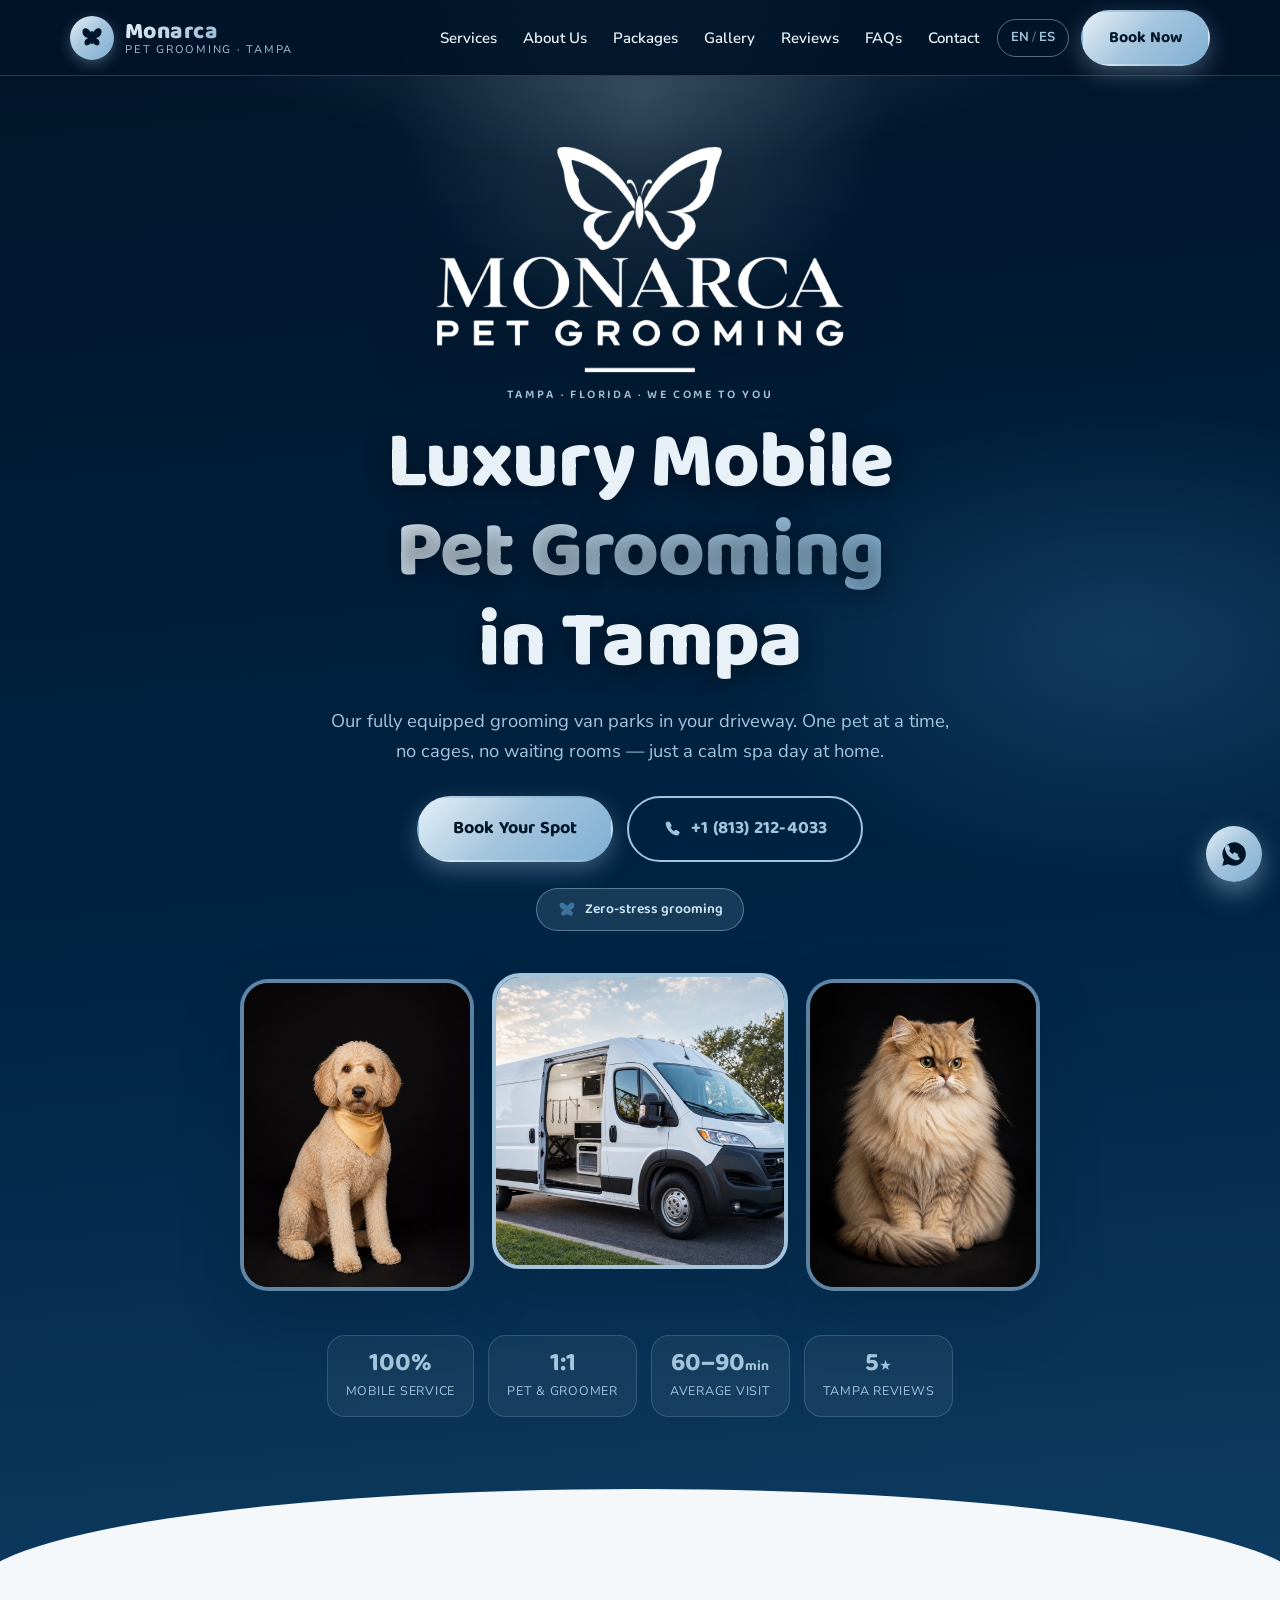
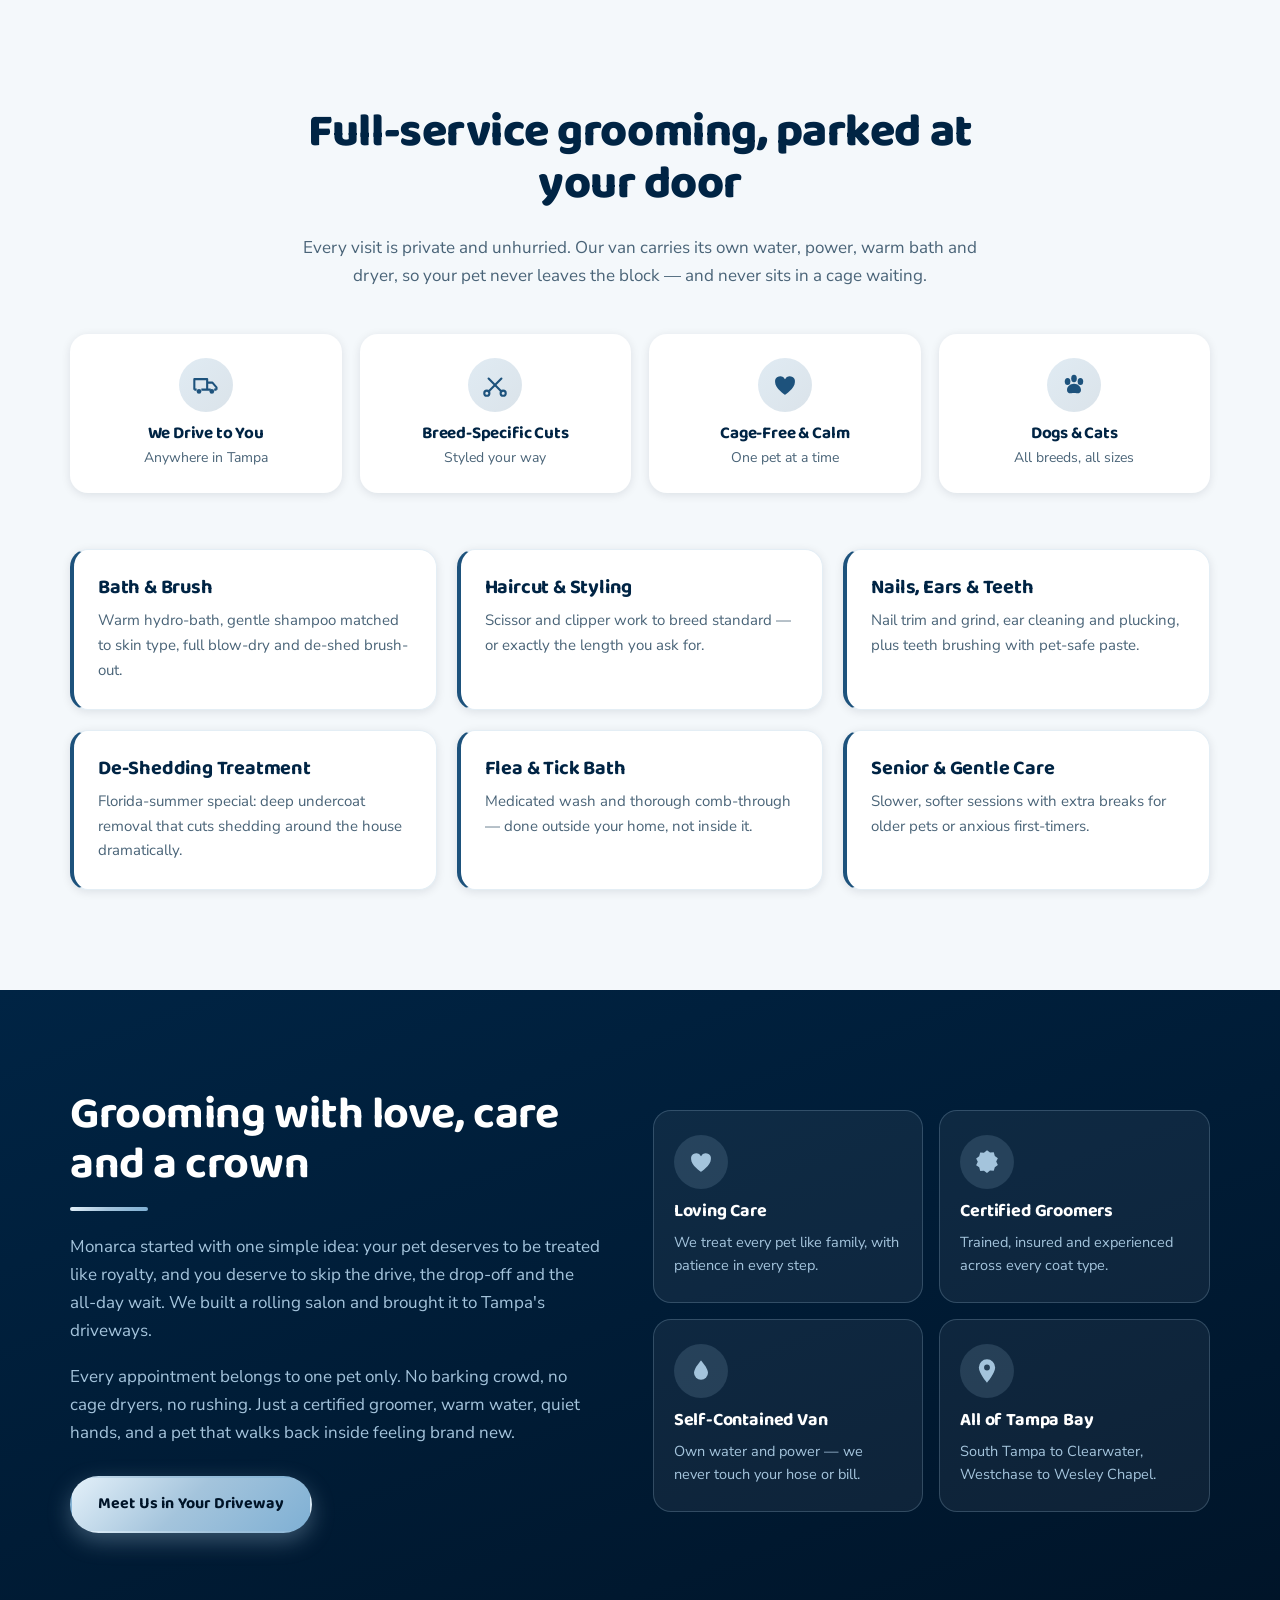
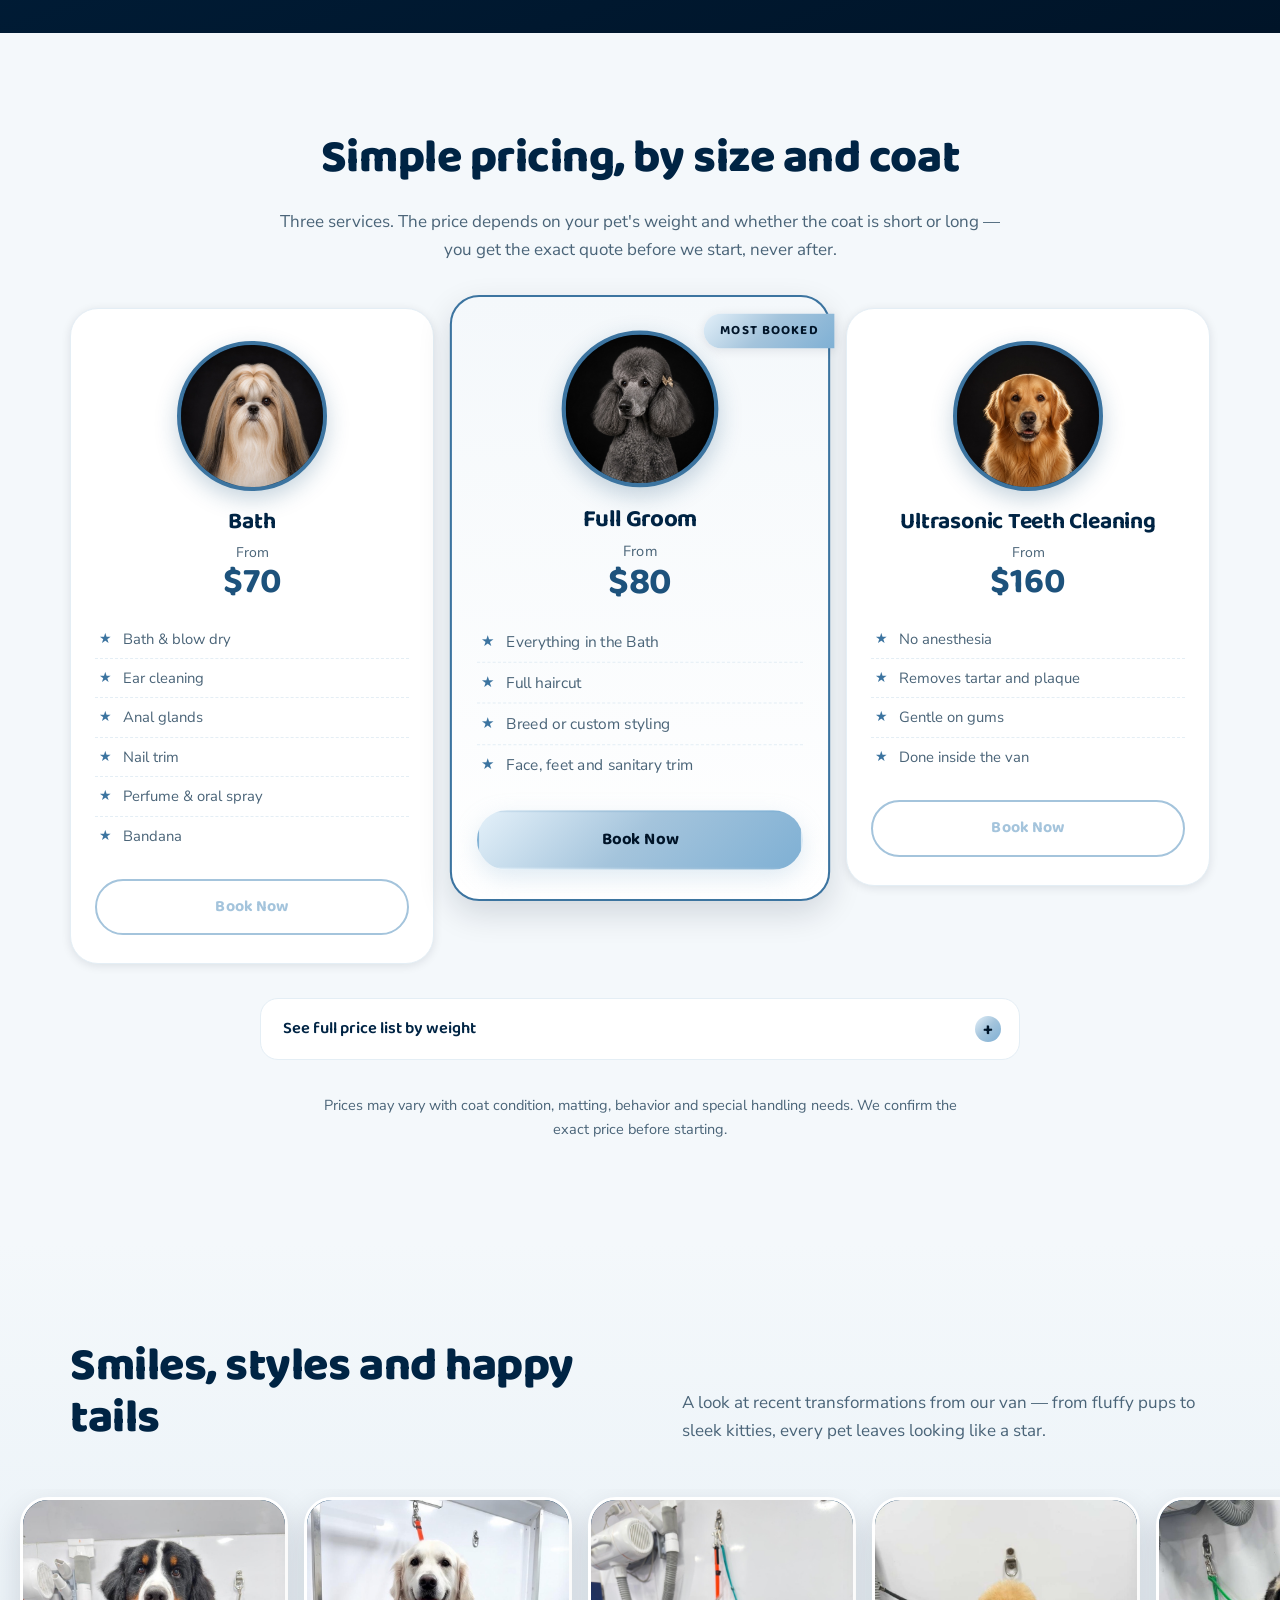
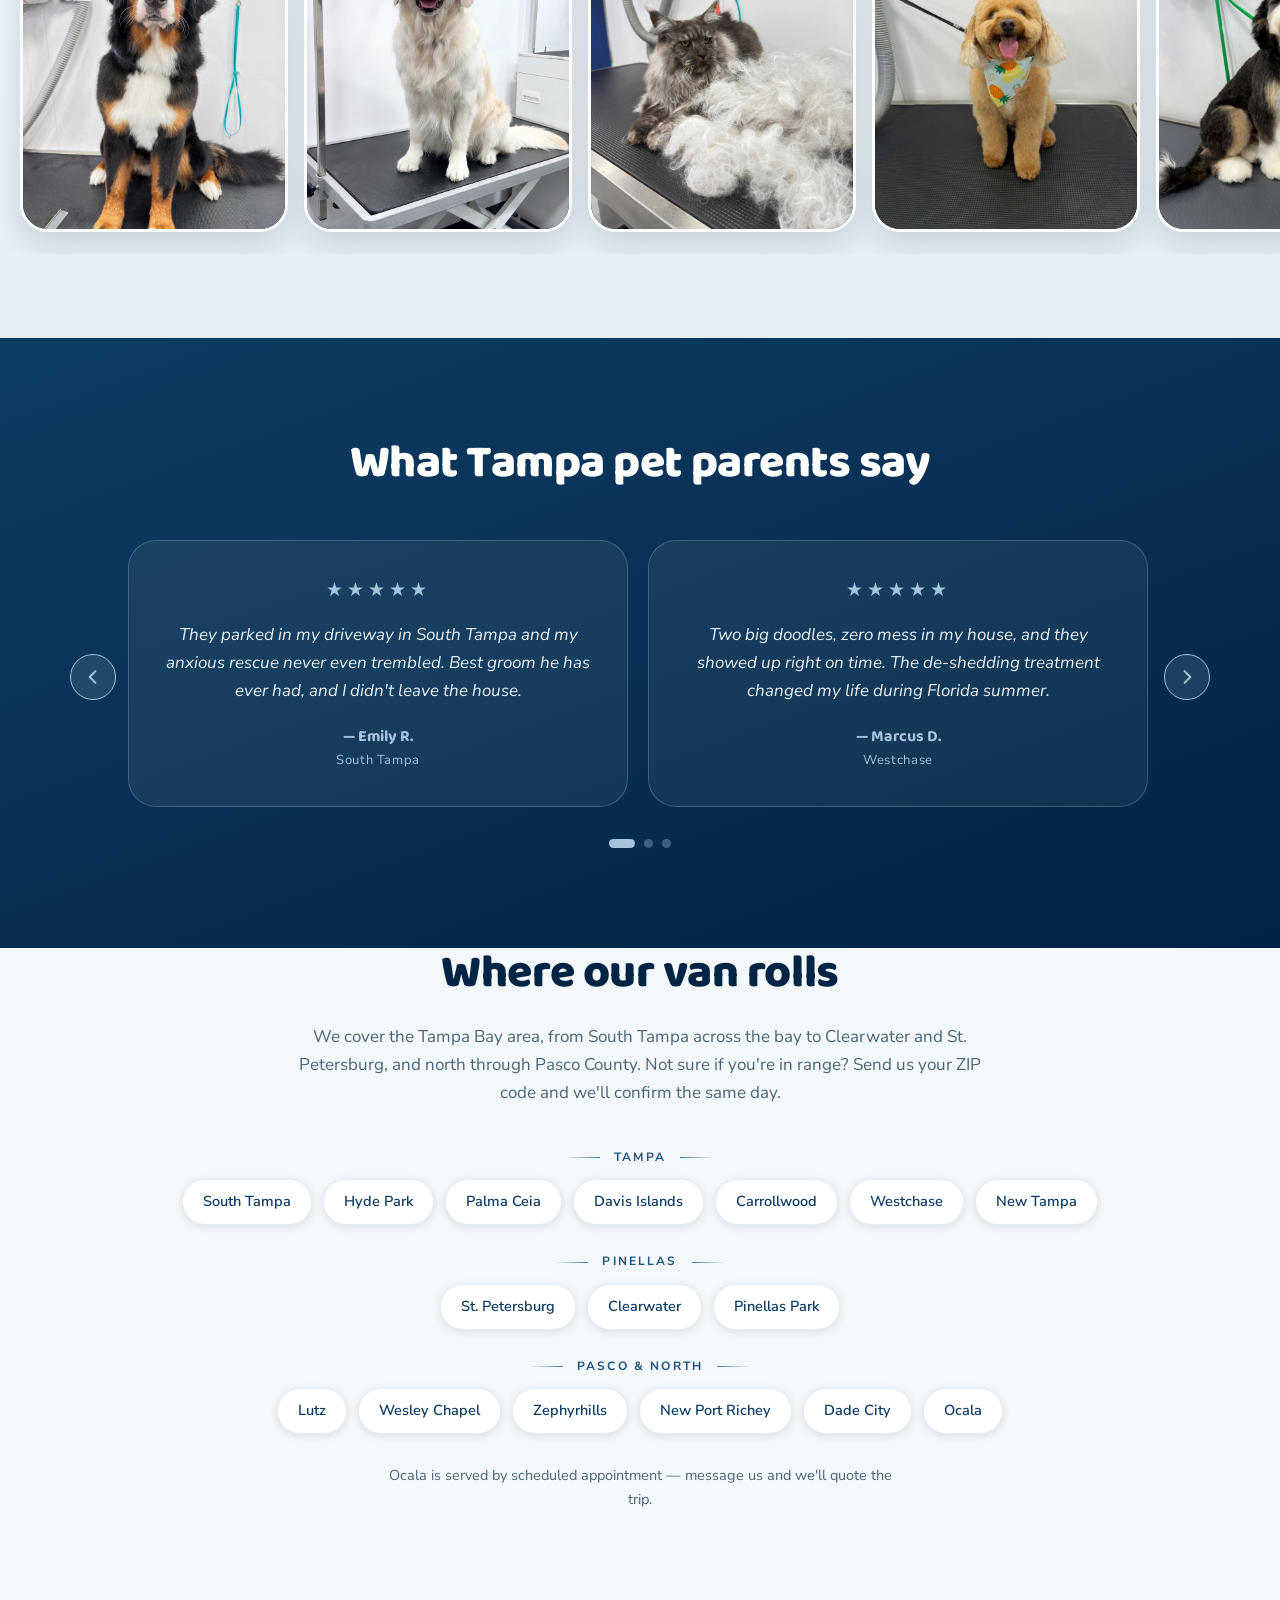
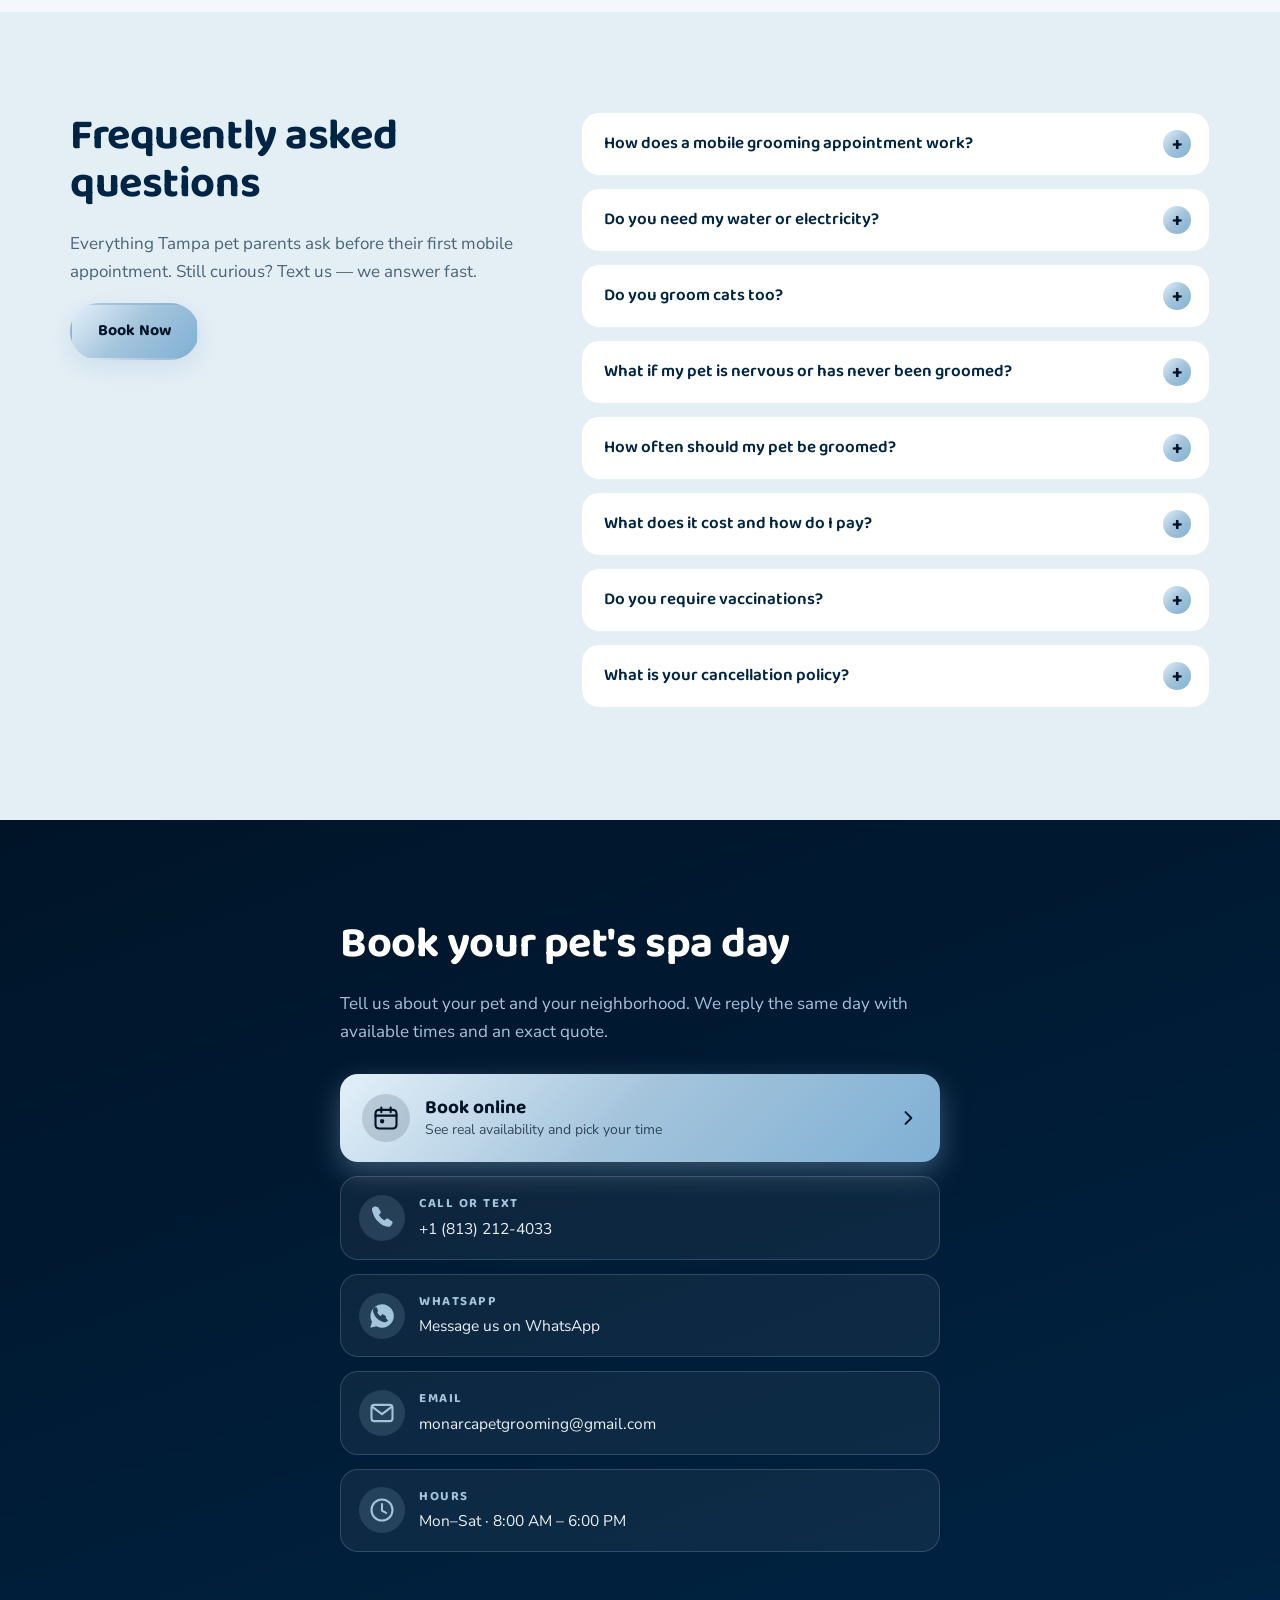
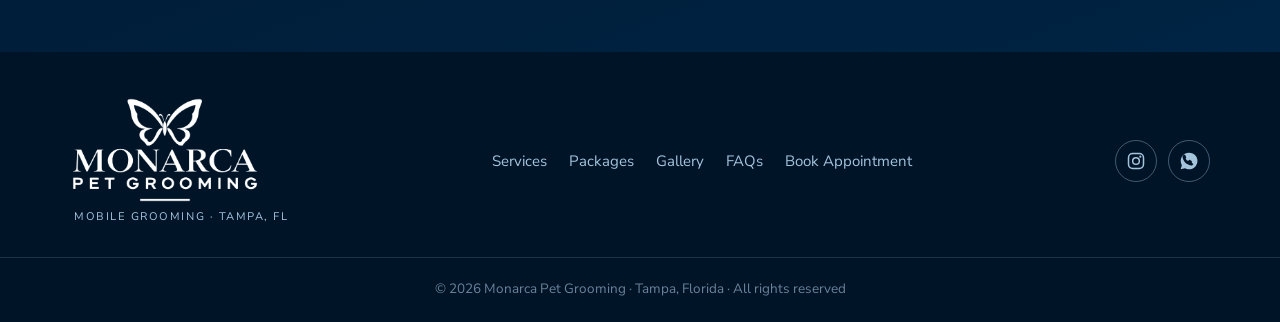
==== commit ba76c855: "Agregar Zephyrhills a la zona de cobertura Monarca ya tiene clientes ahi pero la ciudad no aparecia " ====
--- a/index.html
+++ b/index.html
@@ -17,7 +17,7 @@
 <link rel="preconnect" href="https://fonts.googleapis.com">
 <link rel="preconnect" href="https://fonts.gstatic.com" crossorigin>
 <link href="https://fonts.googleapis.com/css2?family=Baloo+2:wght@500;600;700;800&family=Nunito+Sans:opsz,wght@6..12,400;6..12,600;6..12,700&display=swap" rel="stylesheet">
-<link rel="stylesheet" href="styles.css?v=10">
+<link rel="stylesheet" href="styles.css?v=11">
 
 <script type="application/ld+json">
 {
@@ -53,6 +53,7 @@
     {"@type":"City","name":"Lutz","addressRegion":"FL"},
     {"@type":"City","name":"Wesley Chapel","addressRegion":"FL"},
     {"@type":"City","name":"New Port Richey","addressRegion":"FL"},
+    {"@type":"City","name":"Zephyrhills","addressRegion":"FL"},
     {"@type":"City","name":"Dade City","addressRegion":"FL"},
     {"@type":"City","name":"Ocala","addressRegion":"FL"}
   ],
@@ -68,6 +69,16 @@
     "opens":"08:00","closes":"18:00"
   }]
 }
+</script>
+
+<!-- Google Analytics (GA4). El identificador vive aqui; si Monarca
+     cambia de cuenta, se reemplaza G-MKQ6XB3WZZ en las dos lineas. -->
+<script async src="https://www.googletagmanager.com/gtag/js?id=G-MKQ6XB3WZZ"></script>
+<script>
+  window.dataLayer = window.dataLayer || [];
+  function gtag(){ dataLayer.push(arguments); }
+  gtag('js', new Date());
+  gtag('config', 'G-MKQ6XB3WZZ');
 </script>
 </head>
 <body>
@@ -352,6 +363,10 @@
         </div>
         <div>
           <h4 data-en="À la carte services" data-es="Servicios sueltos">À la carte services</h4>
+          <p class="mini top" data-en="All of these already come with any Bath or Full Groom. The prices below are only for booking a service on its own."
+             data-es="Todos estos ya vienen incluidos en el Baño y en el Groom Completo. Los precios de abajo son solo para contratar un servicio por separado.">
+            All of these already come with any Bath or Full Groom.
+          </p>
           <ul>
             <li><span data-en="Flea &amp; tick bath" data-es="Baño antipulgas">Flea &amp; tick bath</span><b>$25–35</b></li>
             <li><span data-en="De-shedding" data-es="Tratamiento anti-pelo">De-shedding</span><b>$25–35</b></li>
@@ -360,10 +375,6 @@
             <li><span data-en="Anal glands" data-es="Glándulas anales">Anal glands</span><b>$25–35</b></li>
             <li><span data-en="Ear cleaning" data-es="Limpieza de oídos">Ear cleaning</span><b>$25</b></li>
           </ul>
-          <p class="mini" data-en="Already included with any Bath or Full Groom. These prices are for booking them on their own."
-             data-es="Ya vienen incluidos en el Baño y el Groom Completo. Estos precios son por contratarlos por separado.">
-            Already included with any Bath or Full Groom.
-          </p>
         </div>
       </div>
     </details>
@@ -480,7 +491,7 @@
       <div class="area-group">
         <h3 data-en="Pasco &amp; north" data-es="Pasco y norte">Pasco &amp; north</h3>
         <ul class="area-chips">
-          <li>Lutz</li><li>Wesley Chapel</li><li>New Port Richey</li><li>Dade City</li><li>Ocala</li>
+          <li>Lutz</li><li>Wesley Chapel</li><li>Zephyrhills</li><li>New Port Richey</li><li>Dade City</li><li>Ocala</li>
         </ul>
       </div>
     </div>
@@ -745,6 +756,6 @@
   </symbol>
 </svg>
 
-<script src="script.js?v=6"></script>
+<script src="script.js?v=7"></script>
 </body>
 </html>
--- a/styles.css
+++ b/styles.css
@@ -352,6 +352,10 @@
 }
 .price-extra li b{ color:var(--ink); font-variant-numeric:tabular-nums; white-space:nowrap; }
 .price-extra .mini{ margin:10px 0 0; font-size:12.5px; color:var(--ink-faint); line-height:1.45; }
+.price-extra .mini.top{
+  margin:0 0 12px; padding:9px 11px; border-radius:6px;
+  background:var(--paper); color:var(--ink-soft); border-left:3px solid var(--blue-500);
+}
 
 .pkg-note{ text-align:center; margin:34px auto 0; max-width:640px; font-size:14.5px; color:var(--ink-soft); }
 
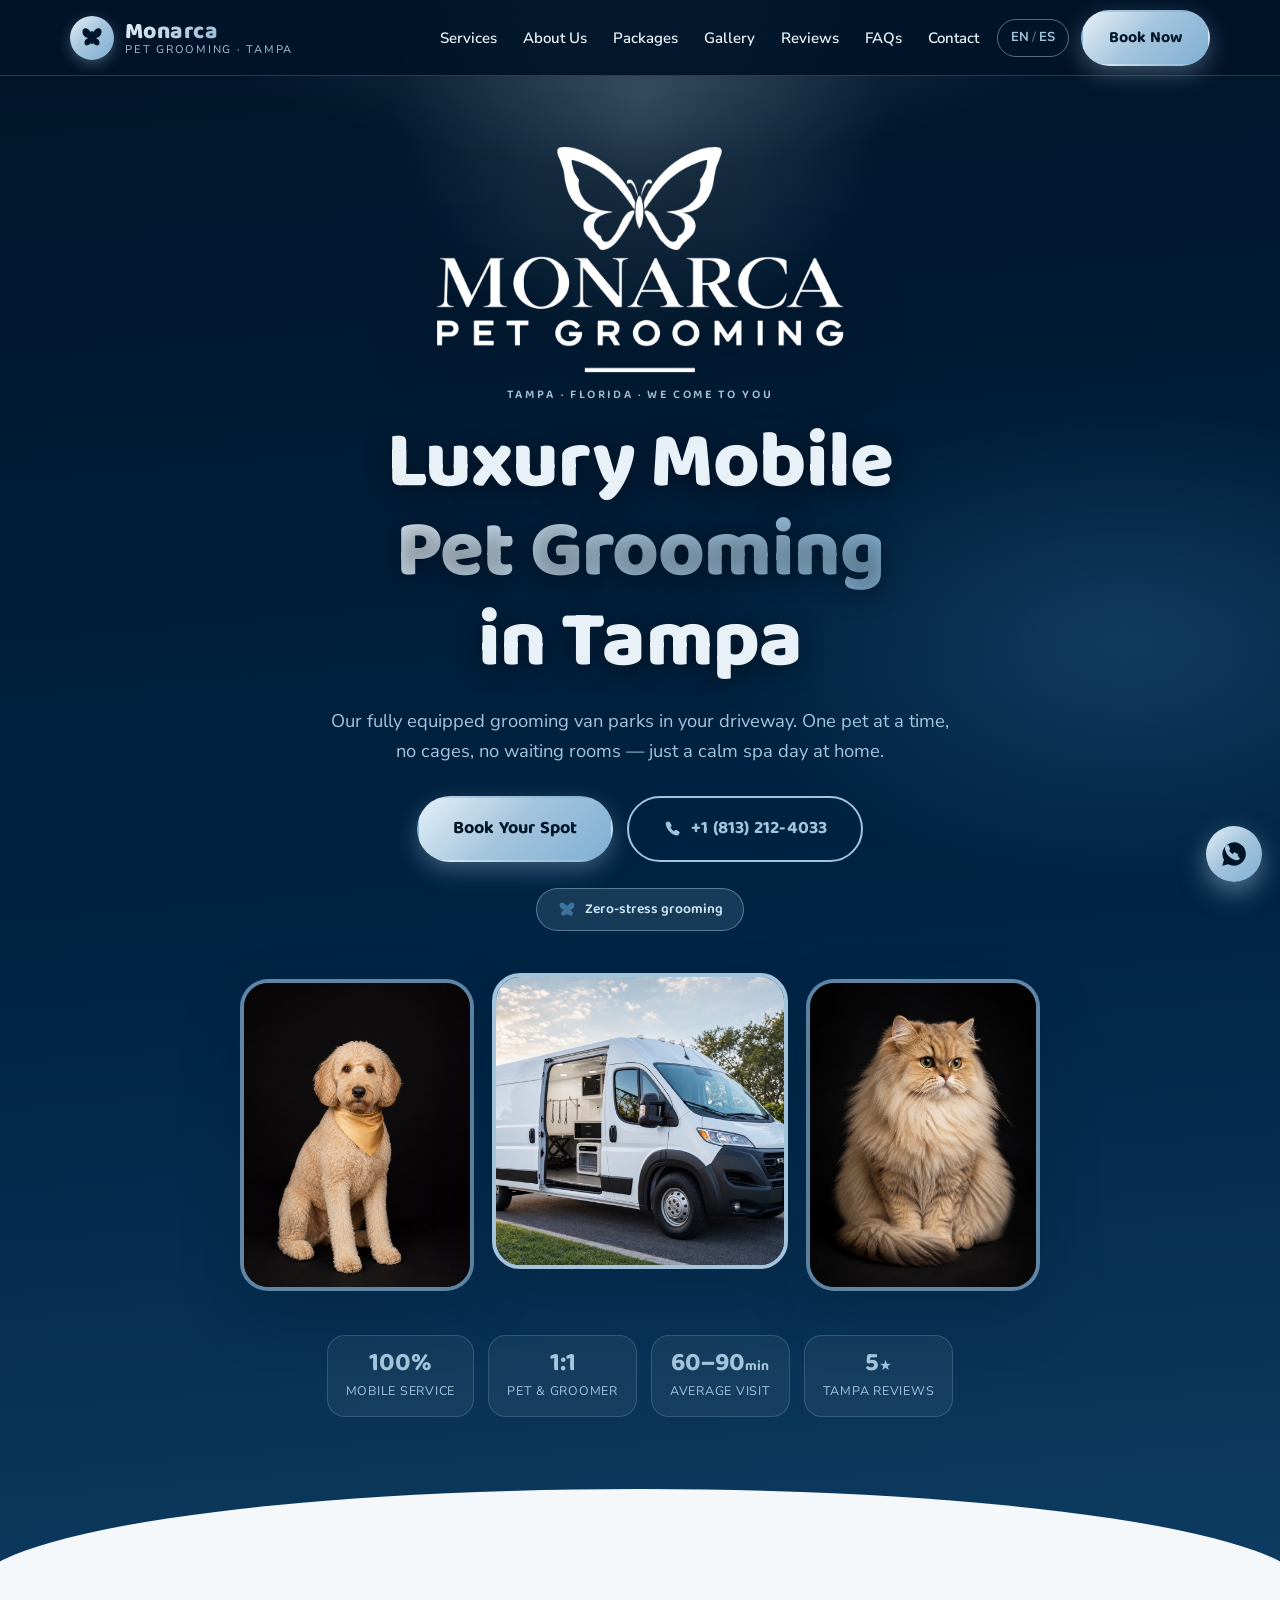
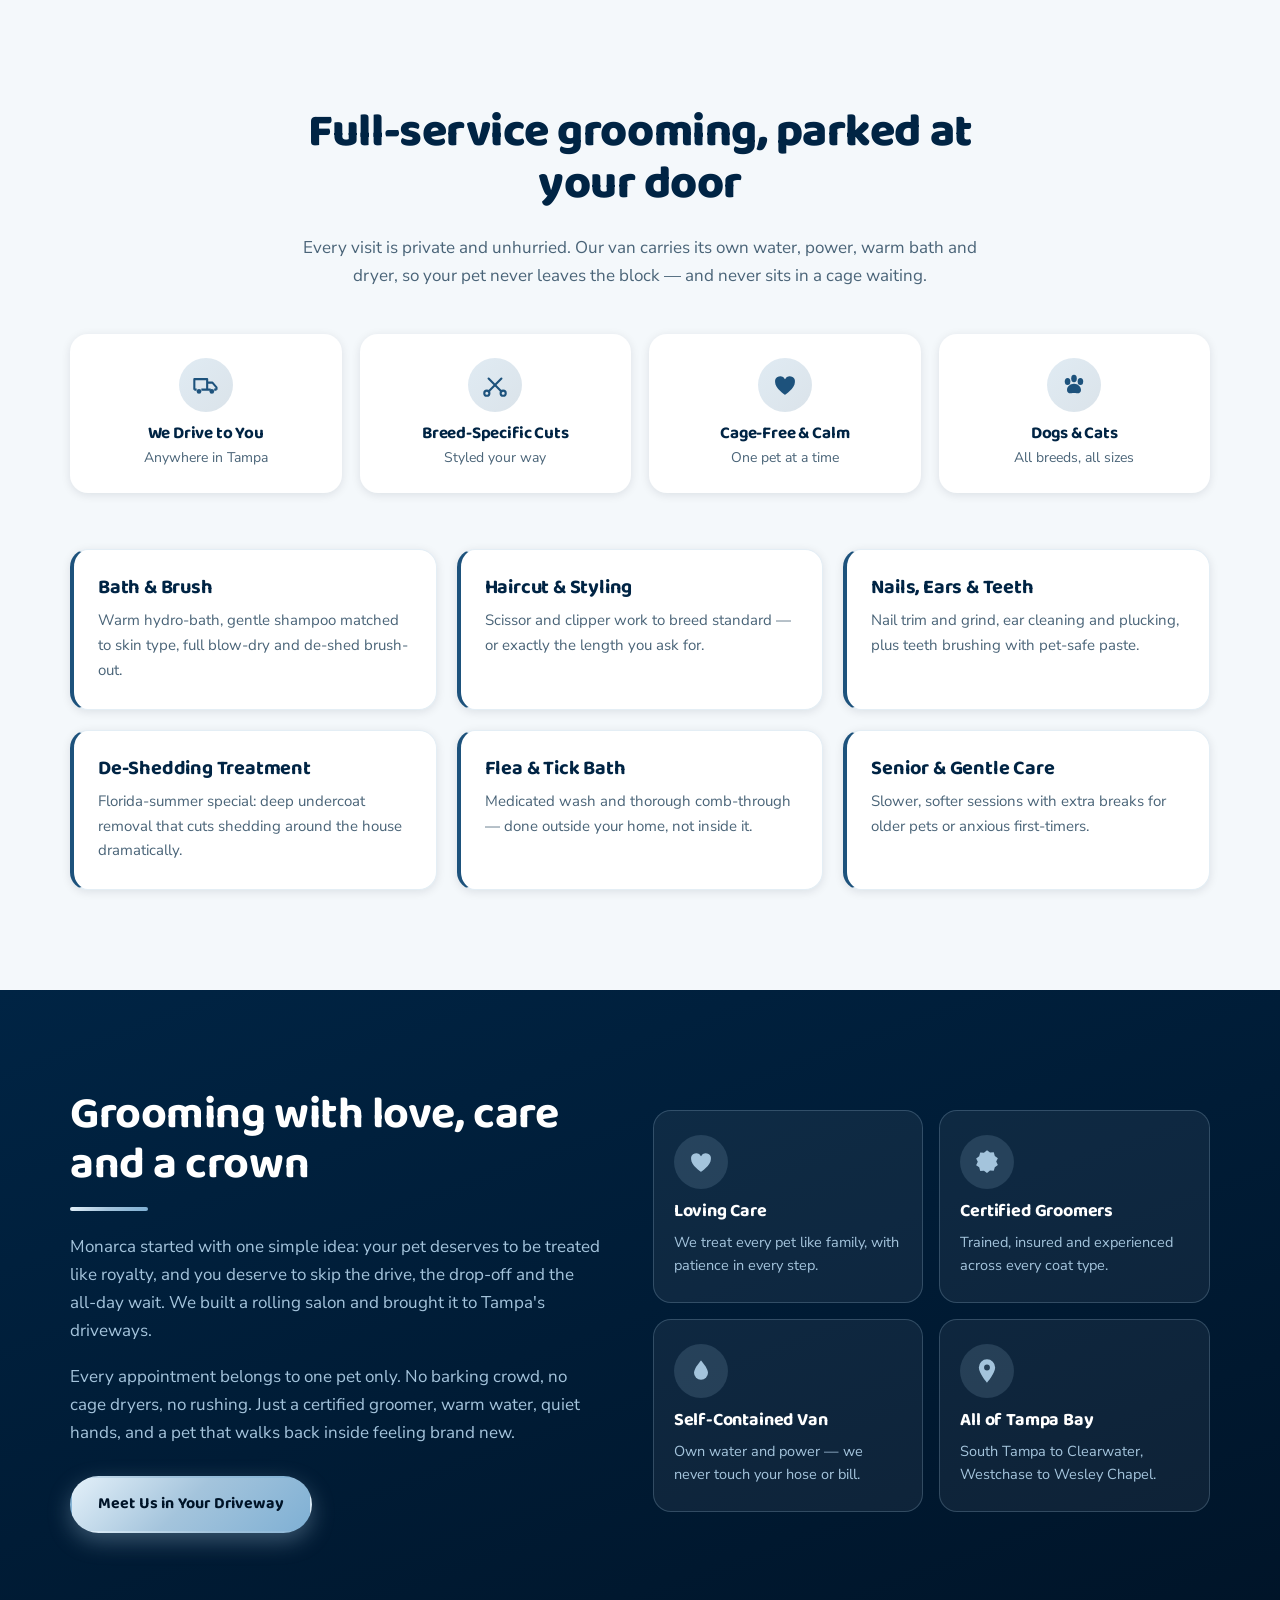
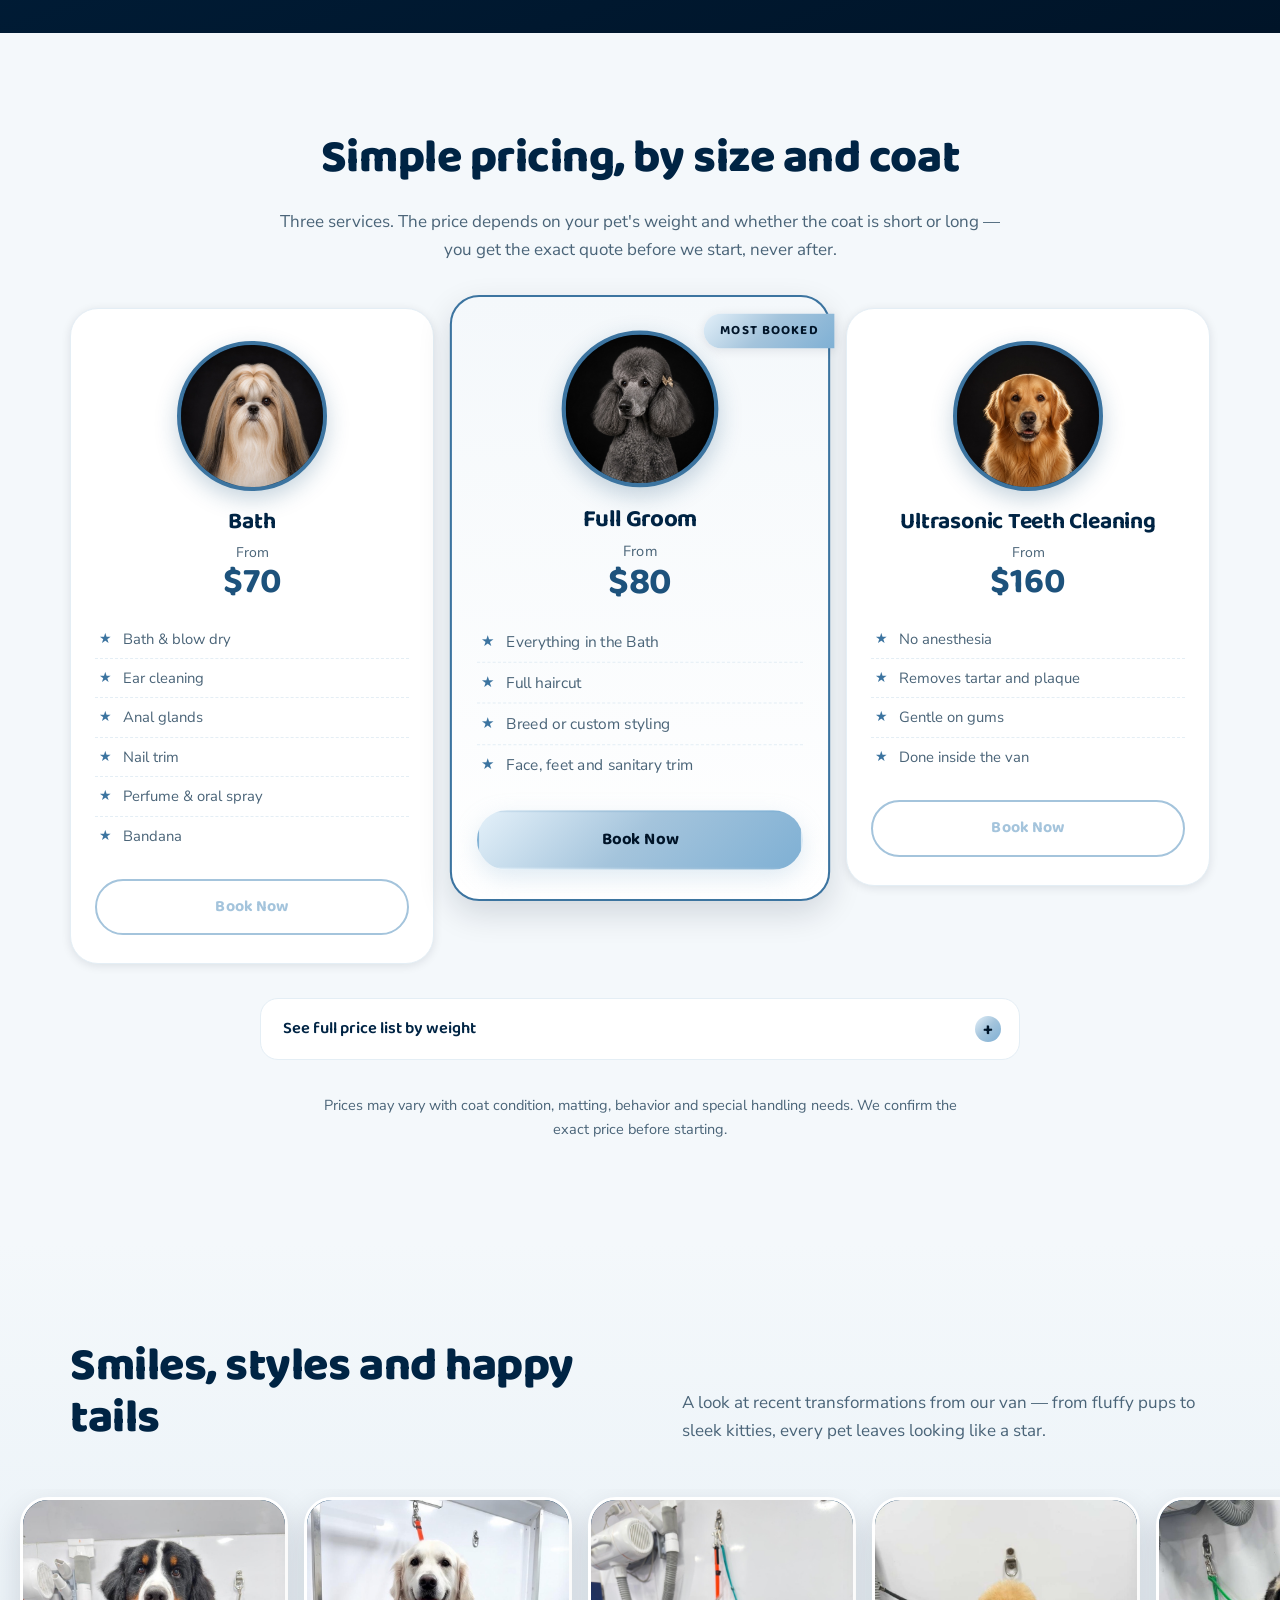
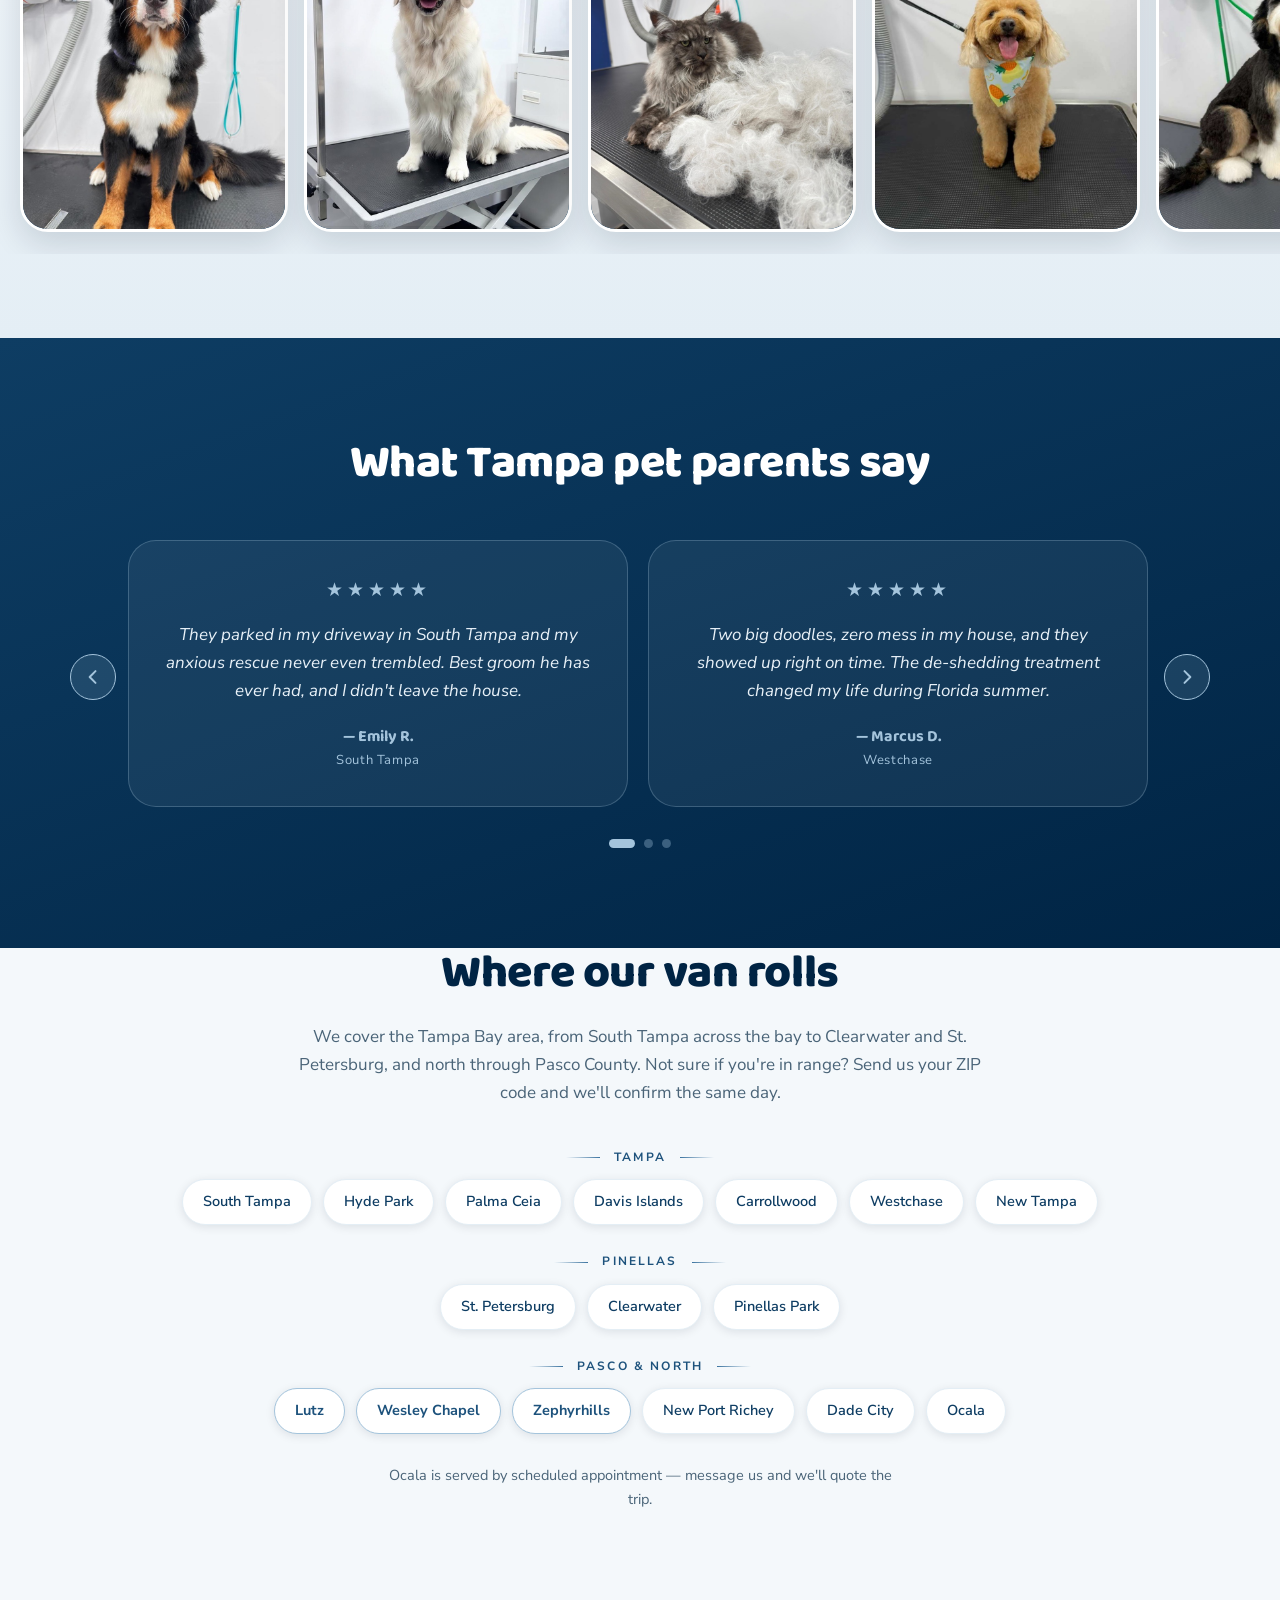
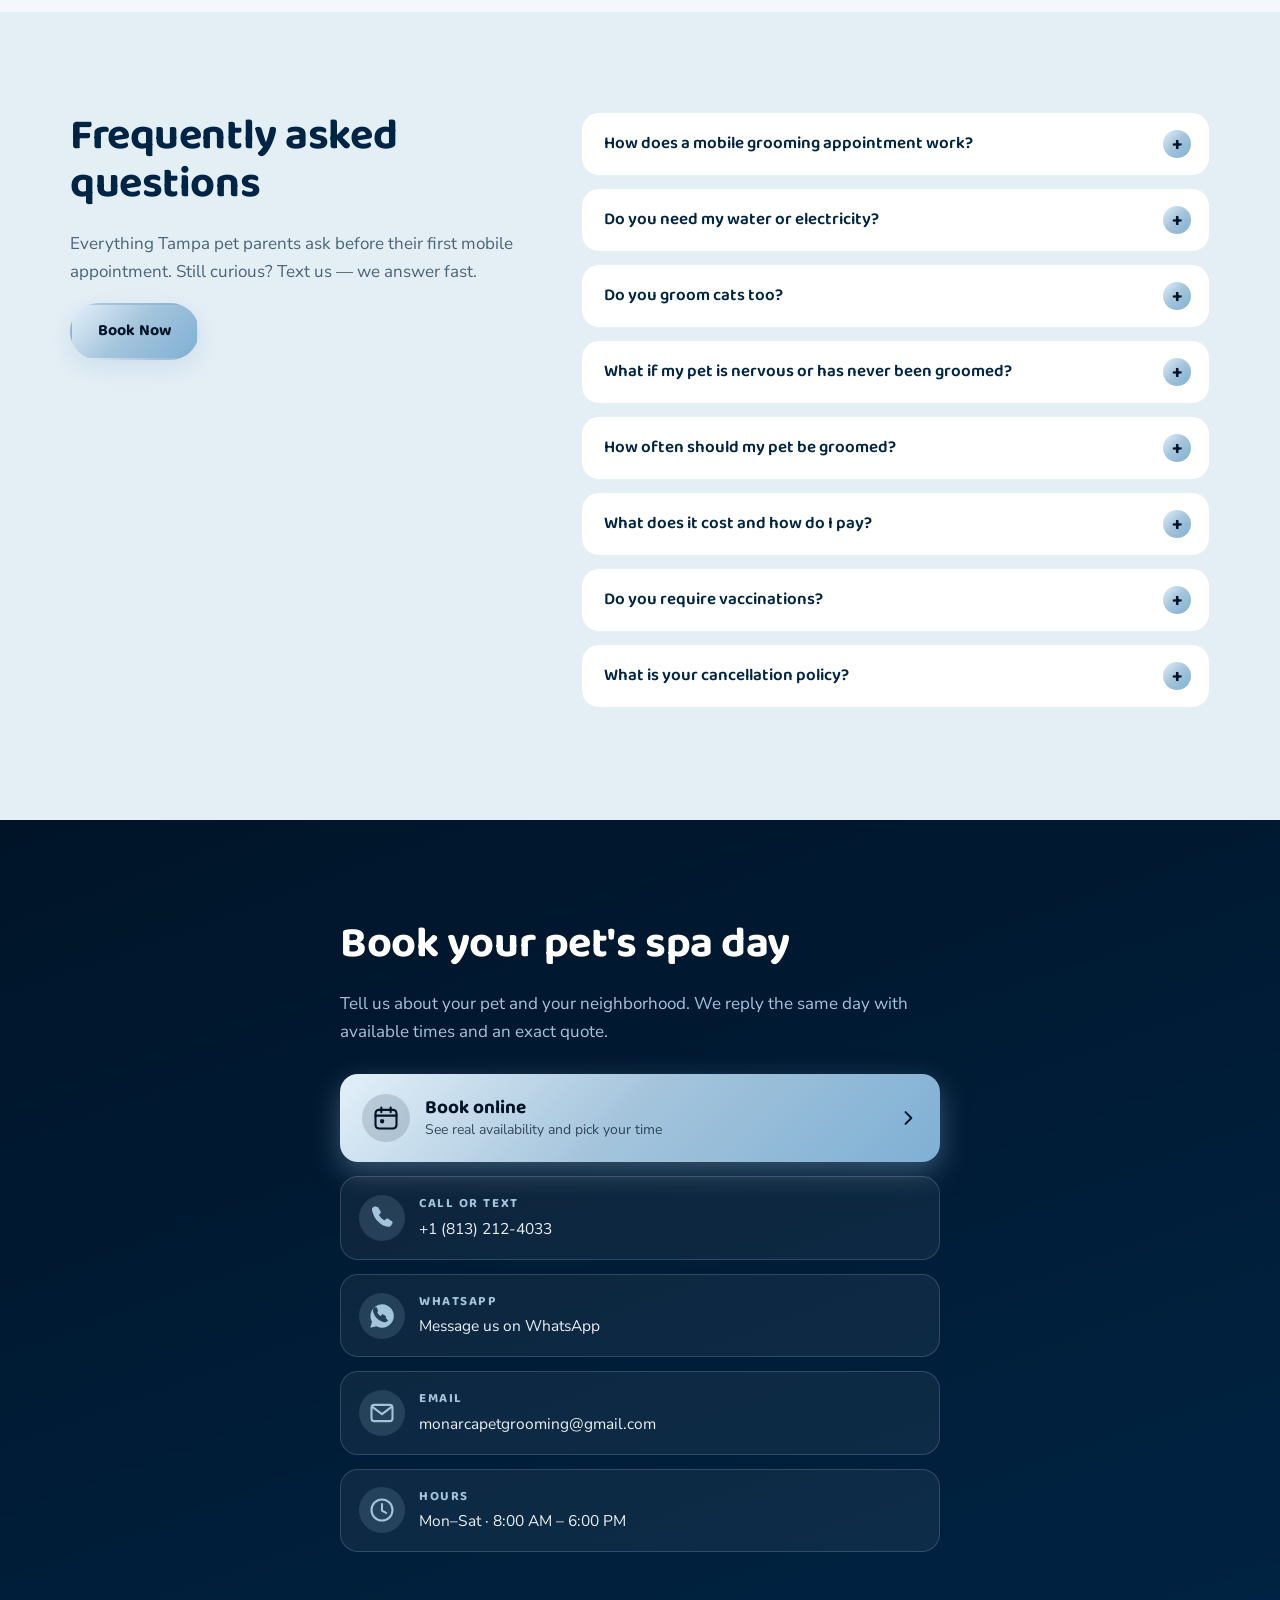
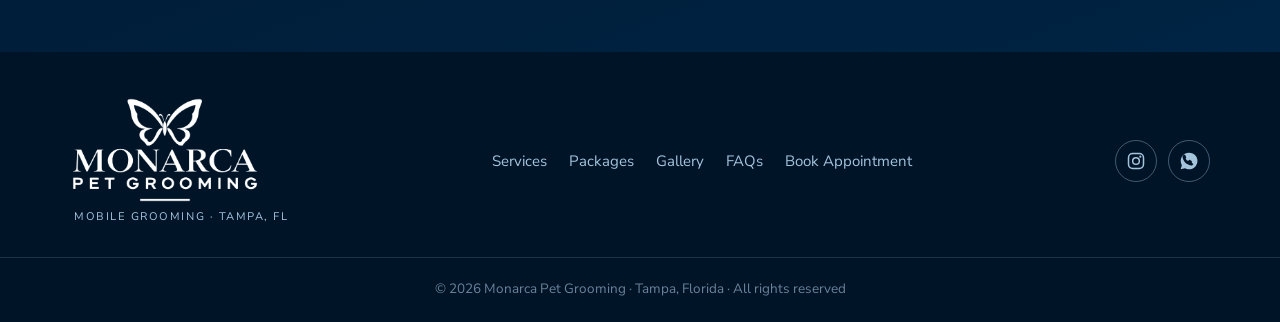
==== commit bff25b64: "Paginas de ciudad para Wesley Chapel, Zephyrhills y Lutz Tres paginas propias para las ciudades dond" ====
--- a/index.html
+++ b/index.html
@@ -17,7 +17,7 @@
 <link rel="preconnect" href="https://fonts.googleapis.com">
 <link rel="preconnect" href="https://fonts.gstatic.com" crossorigin>
 <link href="https://fonts.googleapis.com/css2?family=Baloo+2:wght@500;600;700;800&family=Nunito+Sans:opsz,wght@6..12,400;6..12,600;6..12,700&display=swap" rel="stylesheet">
-<link rel="stylesheet" href="styles.css?v=11">
+<link rel="stylesheet" href="styles.css?v=12">
 
 <script type="application/ld+json">
 {
@@ -491,7 +491,7 @@
       <div class="area-group">
         <h3 data-en="Pasco &amp; north" data-es="Pasco y norte">Pasco &amp; north</h3>
         <ul class="area-chips">
-          <li>Lutz</li><li>Wesley Chapel</li><li>Zephyrhills</li><li>New Port Richey</li><li>Dade City</li><li>Ocala</li>
+          <li><a href="lutz/">Lutz</a></li><li><a href="wesley-chapel/">Wesley Chapel</a></li><li><a href="zephyrhills/">Zephyrhills</a></li><li>New Port Richey</li><li>Dade City</li><li>Ocala</li>
         </ul>
       </div>
     </div>
@@ -756,6 +756,6 @@
   </symbol>
 </svg>
 
-<script src="script.js?v=7"></script>
+<script src="script.js?v=8"></script>
 </body>
 </html>
--- a/styles.css
+++ b/styles.css
@@ -438,6 +438,8 @@
   border:1.5px solid var(--cream-2); font-weight:600; font-size:14.5px; color:var(--brown-700);
   box-shadow:var(--shadow-sm); transition:border-color .2s ease, color .2s ease, transform .2s ease;
 }
+.area-chips li a{ color:inherit; text-decoration:none; display:block; margin:-10px -20px; padding:10px 20px; }
+.area-chips li:has(a){ border-color:var(--blue-300); font-weight:700; color:var(--brand); }
 .area-chips li:hover{ border-color:var(--monarch); color:var(--gold-deep); transform:translateY(-2px); }
 
 /* ---------- FAQ ---------- */
@@ -618,3 +620,29 @@
   html{ scroll-behavior:auto; }
   *,*::before,*::after{ animation-duration:.01ms !important; transition-duration:.01ms !important; }
 }
+
+
+/* ---------- Paginas de ciudad ---------- */
+.hero-ciudad{ padding-bottom:150px; }
+.hero-ciudad .hero-title{ font-size:clamp(2.2rem, 6vw, 4rem); }
+
+.ciudad-tarifas{
+  display:flex; flex-wrap:wrap; justify-content:center; gap:14px;
+  max-width:720px; margin-inline:auto;
+}
+.ciudad-tarifas li{
+  flex:1 1 200px; display:flex; flex-direction:column; align-items:center; gap:4px;
+  padding:20px 18px; background:var(--white); border:1px solid var(--cream-2);
+  border-top:3px solid var(--blue-500); border-radius:var(--r-md); box-shadow:var(--shadow-sm);
+}
+.ciudad-tarifas span{ font-size:14px; color:var(--ink-soft); text-align:center; }
+.ciudad-tarifas b{ font-family:var(--f-display); font-size:30px; color:var(--brand); line-height:1.05; }
+
+.ciudad-precios .pkg-note a,
+.ciudad-volver a{ color:var(--gold-deep); font-weight:700; text-decoration:underline; }
+.ciudad-precios .pkg-note a:hover,
+.ciudad-volver a:hover{ color:var(--blue-500); }
+
+.ciudad-cta{ padding-top:clamp(50px,7vw,84px); }
+.ciudad-cta .hero-cta{ justify-content:center; }
+.ciudad-volver{ text-align:center; margin:34px 0 0; font-size:15px; }
